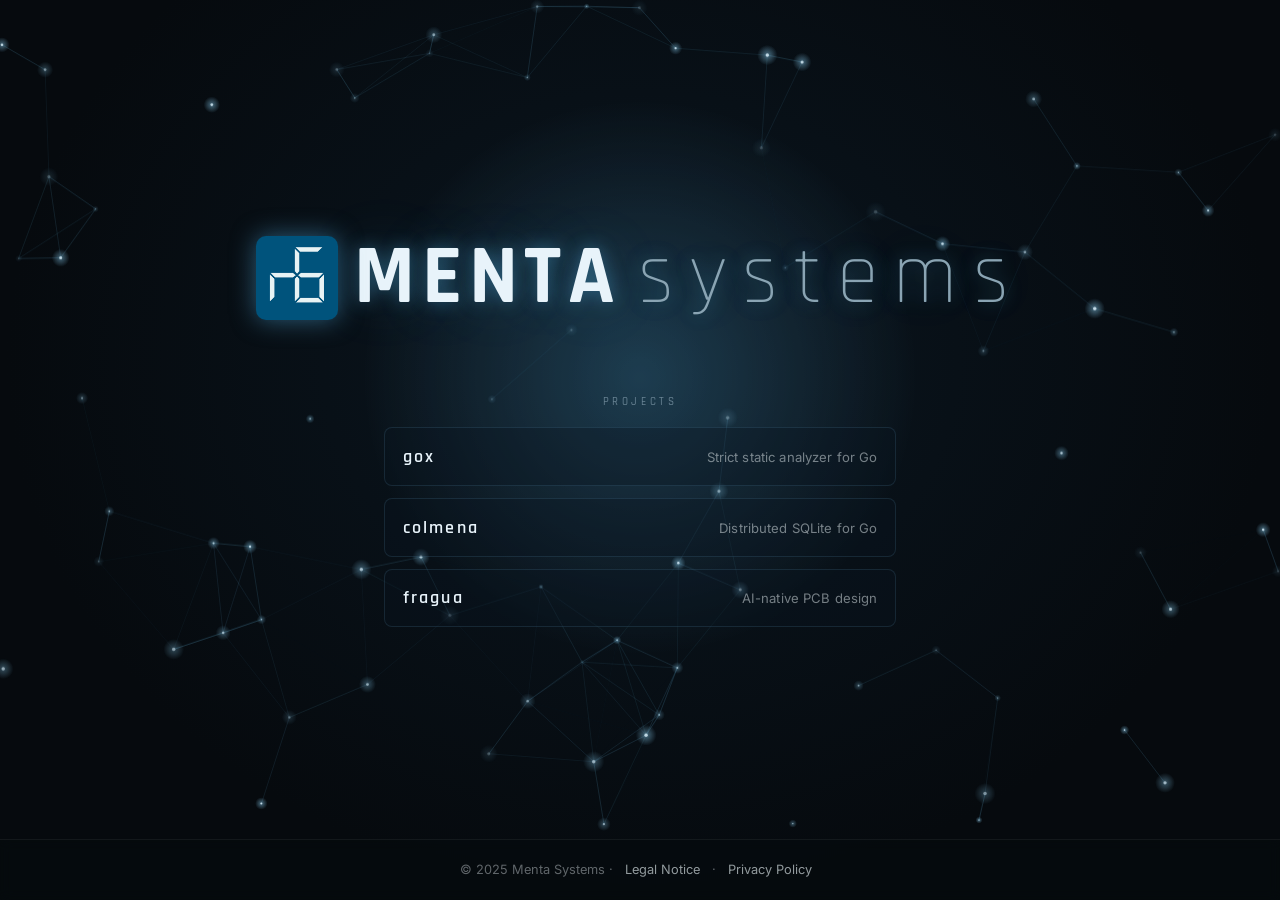
==== index.html @ 8239b0f7 "Translate all content, code and documentation to English; rename legal pages and Spanish-named showc" ====
<!DOCTYPE html>
<html lang="en">
<head>
    <meta charset="UTF-8">
    <meta name="viewport" content="width=device-width, initial-scale=1.0">
    <title>Menta Systems</title>
    <meta name="description" content="Menta Systems">
    <meta name="robots" content="noindex, nofollow">
    <link rel="icon" type="image/png" href="icon.png">
    <link rel="stylesheet" href="styles.css">
    <link rel="preconnect" href="https://fonts.googleapis.com">
    <link rel="preconnect" href="https://fonts.gstatic.com" crossorigin>
    <link href="https://fonts.googleapis.com/css2?family=Inter:wght@400;500;600;700&family=Rajdhani:wght@300;500;600;700&display=swap" rel="stylesheet">
    <style>
        :root {
            --stealth-bg-from: #060a0e;
            --stealth-bg-to: #0a1620;
            --stealth-glow: rgba(80, 170, 220, 0.55);
            --stealth-particle: rgba(120, 200, 240, 0.85);
            --stealth-line: rgba(80, 170, 220, 0.25);
        }
        html, body {
            background: radial-gradient(ellipse at 50% 40%, var(--stealth-bg-to) 0%, var(--stealth-bg-from) 70%);
            color: #cfd8dc;
        }
        body {
            min-height: 100vh;
            display: flex;
            flex-direction: column;
        }
        .stealth-main {
            flex: 1;
            display: flex;
            align-items: center;
            justify-content: center;
            padding: 2rem;
            position: relative;
            overflow: hidden;
        }
        #particles-canvas {
            position: absolute;
            inset: 0;
            width: 100%;
            height: 100%;
            display: block;
            pointer-events: none;
        }
        .stealth-vignette {
            position: absolute;
            inset: 0;
            pointer-events: none;
            background:
                radial-gradient(ellipse at 50% 50%, transparent 0%, transparent 55%, rgba(0,0,0,0.65) 100%),
                radial-gradient(circle at 50% 45%, var(--stealth-glow) 0%, transparent 35%);
            mix-blend-mode: screen;
            opacity: 0.45;
        }
        .stealth-content {
            text-align: center;
            position: relative;
            z-index: 2;
            animation: stealth-breathe 6s ease-in-out infinite;
        }
        @keyframes stealth-breathe {
            0%, 100% { opacity: 0.92; transform: translateY(0); }
            50%      { opacity: 1;    transform: translateY(-2px); }
        }
        .stealth-brand {
            display: inline-flex;
            align-items: center;
            gap: 1rem;
            font-family: 'Rajdhani', sans-serif;
            font-size: clamp(2.5rem, 8vw, 5.25rem);
            font-weight: 700;
            letter-spacing: 0.08em;
            color: #e8f3fa;
            text-shadow:
                0 0 18px rgba(80, 170, 220, 0.45),
                0 0 60px rgba(80, 170, 220, 0.2);
        }
        .stealth-brand-icon {
            height: 1em;
            width: auto;
            border-radius: 10px;
            filter: drop-shadow(0 0 12px rgba(80, 170, 220, 0.5));
        }
        .stealth-brand-accent {
            font-weight: 300;
            color: #8aa4b3;
            letter-spacing: 0.18em;
        }
        .stealth-projects {
            margin-top: 3rem;
            display: flex;
            flex-direction: column;
            gap: 0.75rem;
            align-items: stretch;
            max-width: 32rem;
            width: 100%;
            margin-left: auto;
            margin-right: auto;
        }
        .stealth-projects-label {
            font-family: 'Rajdhani', sans-serif;
            font-size: 0.7rem;
            font-weight: 500;
            letter-spacing: 0.32em;
            text-transform: uppercase;
            color: rgba(138, 164, 179, 0.7);
            margin-bottom: 0.25rem;
        }
        .stealth-project {
            display: flex;
            align-items: baseline;
            justify-content: space-between;
            gap: 1rem;
            padding: 0.85rem 1.1rem;
            border: 1px solid rgba(120, 200, 240, 0.12);
            border-radius: 8px;
            background: rgba(10, 22, 32, 0.35);
            text-decoration: none;
            color: inherit;
            transition: border-color 0.2s ease, background 0.2s ease, transform 0.2s ease;
            text-align: left;
        }
        .stealth-project:hover {
            border-color: rgba(120, 200, 240, 0.4);
            background: rgba(14, 30, 42, 0.55);
            transform: translateY(-1px);
        }
        .stealth-project-name {
            font-family: 'Rajdhani', sans-serif;
            font-size: 1.15rem;
            font-weight: 600;
            letter-spacing: 0.12em;
            color: #e8f3fa;
            text-transform: lowercase;
        }
        .stealth-project-tagline {
            font-family: 'Inter', sans-serif;
            font-size: 0.82rem;
            font-weight: 400;
            color: rgba(207, 216, 220, 0.55);
            letter-spacing: 0.01em;
        }
        @media (max-width: 480px) {
            .stealth-project {
                flex-direction: column;
                align-items: flex-start;
                gap: 0.25rem;
            }
        }
        .stealth-footer {
            position: relative;
            z-index: 2;
            border-top: 1px solid rgba(255, 255, 255, 0.06);
            padding: 1.25rem;
            text-align: center;
            font-size: 0.8rem;
            color: rgba(207, 216, 220, 0.45);
            background: rgba(6, 10, 14, 0.4);
            backdrop-filter: blur(6px);
        }
        .stealth-footer a {
            color: rgba(207, 216, 220, 0.7);
            text-decoration: none;
            margin: 0 0.5rem;
            transition: color 0.2s ease;
        }
        .stealth-footer a:hover {
            color: #e8f3fa;
        }
        @media (prefers-reduced-motion: reduce) {
            .stealth-content { animation: none; }
        }
    </style>
</head>
<body>
    <main class="stealth-main">
        <canvas id="particles-canvas" aria-hidden="true"></canvas>
        <div class="stealth-vignette" aria-hidden="true"></div>
        <div class="stealth-content">
            <div class="stealth-brand">
                <img src="icon.png" alt="" class="stealth-brand-icon">
                MENTA<span class="stealth-brand-accent">systems</span>
            </div>
            <nav class="stealth-projects" aria-label="Projects">
                <div class="stealth-projects-label">Projects</div>
                <a class="stealth-project" href="/gox">
                    <span class="stealth-project-name">gox</span>
                    <span class="stealth-project-tagline">Strict static analyzer for Go</span>
                </a>
                <a class="stealth-project" href="/colmena">
                    <span class="stealth-project-name">colmena</span>
                    <span class="stealth-project-tagline">Distributed SQLite for Go</span>
                </a>
                <a class="stealth-project" href="/fragua">
                    <span class="stealth-project-name">fragua</span>
                    <span class="stealth-project-tagline">AI-native PCB design</span>
                </a>
            </nav>
        </div>
    </main>

    <footer class="stealth-footer">
        <span>&copy; 2025 Menta Systems</span>
        <span aria-hidden="true">·</span>
        <a href="legal-notice.html">Legal Notice</a>
        <span aria-hidden="true">·</span>
        <a href="privacy-policy.html">Privacy Policy</a>
    </footer>

    <script>
        (function () {
            const canvas = document.getElementById('particles-canvas');
            const ctx = canvas.getContext('2d');
            const prefersReduced = window.matchMedia('(prefers-reduced-motion: reduce)').matches;

            let width = 0, height = 0, dpr = Math.min(window.devicePixelRatio || 1, 2);
            const particles = [];
            const mouse = { x: -9999, y: -9999, active: false };
            const LINK_DIST = 130;
            const LINK_DIST_SQ = LINK_DIST * LINK_DIST;
            const MOUSE_RADIUS = 140;

            function resize() {
                const rect = canvas.getBoundingClientRect();
                width = rect.width;
                height = rect.height;
                canvas.width = Math.floor(width * dpr);
                canvas.height = Math.floor(height * dpr);
                ctx.setTransform(dpr, 0, 0, dpr, 0, 0);
                seed();
            }

            function seed() {
                particles.length = 0;
                const area = width * height;
                const count = Math.min(110, Math.max(40, Math.floor(area / 14000)));
                for (let i = 0; i < count; i++) {
                    particles.push({
                        x: Math.random() * width,
                        y: Math.random() * height,
                        vx: (Math.random() - 0.5) * 0.25,
                        vy: (Math.random() - 0.5) * 0.25,
                        r: Math.random() * 1.4 + 0.4,
                        twinkle: Math.random() * Math.PI * 2,
                    });
                }
            }

            function step(t) {
                ctx.clearRect(0, 0, width, height);

                // Draw connecting lines first (underneath the dots).
                for (let i = 0; i < particles.length; i++) {
                    const a = particles[i];
                    for (let j = i + 1; j < particles.length; j++) {
                        const b = particles[j];
                        const dx = a.x - b.x;
                        const dy = a.y - b.y;
                        const d2 = dx * dx + dy * dy;
                        if (d2 < LINK_DIST_SQ) {
                            const alpha = (1 - d2 / LINK_DIST_SQ) * 0.35;
                            ctx.strokeStyle = `rgba(110, 190, 230, ${alpha})`;
                            ctx.lineWidth = 0.6;
                            ctx.beginPath();
                            ctx.moveTo(a.x, a.y);
                            ctx.lineTo(b.x, b.y);
                            ctx.stroke();
                        }
                    }
                }

                // Update + draw particles.
                for (let i = 0; i < particles.length; i++) {
                    const p = particles[i];
                    p.x += p.vx;
                    p.y += p.vy;

                    // Mouse interaction: gentle repulsion.
                    if (mouse.active) {
                        const dx = p.x - mouse.x;
                        const dy = p.y - mouse.y;
                        const d2 = dx * dx + dy * dy;
                        if (d2 < MOUSE_RADIUS * MOUSE_RADIUS && d2 > 0.0001) {
                            const force = (1 - Math.sqrt(d2) / MOUSE_RADIUS) * 0.6;
                            const inv = 1 / Math.sqrt(d2);
                            p.vx += dx * inv * force * 0.05;
                            p.vy += dy * inv * force * 0.05;
                        }
                    }

                    // Soft drag so velocities don't run away.
                    p.vx *= 0.992;
                    p.vy *= 0.992;
                    // Keep a minimum drift.
                    if (Math.abs(p.vx) < 0.04) p.vx += (Math.random() - 0.5) * 0.02;
                    if (Math.abs(p.vy) < 0.04) p.vy += (Math.random() - 0.5) * 0.02;

                    // Wrap around the edges.
                    if (p.x < -10) p.x = width + 10;
                    else if (p.x > width + 10) p.x = -10;
                    if (p.y < -10) p.y = height + 10;
                    else if (p.y > height + 10) p.y = -10;

                    // Subtle twinkle.
                    p.twinkle += 0.02;
                    const flicker = 0.6 + 0.4 * Math.sin(p.twinkle);

                    // Glow.
                    const glow = ctx.createRadialGradient(p.x, p.y, 0, p.x, p.y, p.r * 6);
                    glow.addColorStop(0, `rgba(140, 210, 245, ${0.5 * flicker})`);
                    glow.addColorStop(1, 'rgba(140, 210, 245, 0)');
                    ctx.fillStyle = glow;
                    ctx.beginPath();
                    ctx.arc(p.x, p.y, p.r * 6, 0, Math.PI * 2);
                    ctx.fill();

                    // Core.
                    ctx.fillStyle = `rgba(220, 240, 250, ${0.85 * flicker})`;
                    ctx.beginPath();
                    ctx.arc(p.x, p.y, p.r, 0, Math.PI * 2);
                    ctx.fill();
                }

                if (!prefersReduced) requestAnimationFrame(step);
            }

            function staticFrame() {
                // One render for reduced-motion users.
                step(0);
            }

            window.addEventListener('resize', resize, { passive: true });
            window.addEventListener('pointermove', (e) => {
                const rect = canvas.getBoundingClientRect();
                mouse.x = e.clientX - rect.left;
                mouse.y = e.clientY - rect.top;
                mouse.active = true;
            }, { passive: true });
            window.addEventListener('pointerleave', () => { mouse.active = false; }, { passive: true });

            resize();
            if (prefersReduced) staticFrame();
            else requestAnimationFrame(step);
        })();
    </script>
</body>
</html>
---- styles.css ----
:root {
    --primary: #0d5c84;
    --primary-dark: #094a6a;
    --primary-light: #1a7ab0;
    --bg-dark: #ffffff;
    --bg-card: #f8fafb;
    --bg-card-hover: #f0f4f6;
    --text-primary: #1a1a1a;
    --text-secondary: #4a5568;
    --text-muted: #718096;
    --border: #e2e8f0;
    --border-light: #cbd5e0;
}

* {
    margin: 0;
    padding: 0;
    box-sizing: border-box;
}

html {
    scroll-behavior: smooth;
}

body {
    font-family: 'Inter', -apple-system, BlinkMacSystemFont, sans-serif;
    background: var(--bg-dark);
    color: var(--text-primary);
    line-height: 1.6;
    overflow-x: hidden;
}

.container {
    max-width: 1200px;
    margin: 0 auto;
    padding: 0 24px;
}

/* Navbar */
.navbar {
    position: fixed;
    top: 0;
    left: 0;
    right: 0;
    z-index: 1000;
    padding: 1rem 0;
    transition: all 0.3s ease;
}

.navbar.scrolled {
    background: rgba(255, 255, 255, 0.95);
    backdrop-filter: blur(10px);
    border-bottom: 1px solid var(--border);
}

.navbar .container {
    display: flex;
    align-items: center;
    justify-content: space-between;
}

.logo {
    display: flex;
    align-items: center;
    gap: 0.75rem;
    text-decoration: none;
    color: var(--text-primary);
}

.logo-icon {
    height: 28px;
    width: auto;
}

.logo-icon-img {
    height: 28px;
    width: auto;
    border-radius: 4px;
}

.logo-img {
    height: 45px;
    width: auto;
    border-radius: 4px;
}

.logo-text {
    font-family: 'Rajdhani', sans-serif;
    font-weight: 700;
    font-size: 1.25rem;
    letter-spacing: 0.05em;
}

.logo-accent {
    font-weight: 300;
    color: var(--text-secondary);
}

.nav-links {
    display: flex;
    align-items: center;
    gap: 2rem;
    list-style: none;
}

.nav-links a {
    color: var(--text-secondary);
    text-decoration: none;
    font-size: 0.9rem;
    font-weight: 500;
    transition: color 0.2s ease;
}

.nav-links a:hover {
    color: var(--text-primary);
}

.nav-cta {
    background: var(--primary);
    color: #ffffff !important;
    padding: 0.5rem 1.25rem;
    border-radius: 6px;
    font-weight: 600;
}

.nav-cta:hover {
    background: var(--primary-dark);
}

.mobile-menu-btn {
    display: none;
    background: none;
    border: none;
    color: var(--text-primary);
    font-size: 1.5rem;
    cursor: pointer;
}

/* Hero */
.hero {
    min-height: 100vh;
    display: flex;
    align-items: center;
    position: relative;
    overflow: hidden;
    padding-top: 80px;
}

.hero-content {
    max-width: 700px;
    width: 100%;
    position: relative;
    z-index: 1;
    word-wrap: break-word;
    overflow-wrap: break-word;
}

.hero-brand {
    display: flex;
    align-items: center;
    flex-wrap: wrap;
    gap: 1rem;
    font-family: 'Rajdhani', sans-serif;
    font-size: clamp(3rem, 8vw, 5rem);
    font-weight: 700;
    letter-spacing: 0.05em;
    color: var(--primary);
    margin-bottom: 0.5rem;
    max-width: 100%;
    overflow: hidden;
}

.hero-brand-icon {
    height: 1em;
    width: auto;
    border-radius: 8px;
}

.hero-brand-accent {
    font-weight: 300;
    color: var(--text-secondary);
}

.hero h1 {
    font-family: 'Rajdhani', sans-serif;
    font-size: clamp(2.5rem, 6vw, 4rem);
    font-weight: 700;
    line-height: 1.1;
    margin-bottom: 1.5rem;
}

.highlight {
    color: var(--primary);
}

.hero-subtitle {
    font-size: 1.25rem;
    color: var(--text-secondary);
    margin-bottom: 2.5rem;
    max-width: 550px;
}

.hero-cta {
    display: flex;
    gap: 1rem;
    flex-wrap: wrap;
}

.btn {
    display: inline-flex;
    align-items: center;
    gap: 0.5rem;
    padding: 0.875rem 1.75rem;
    border-radius: 8px;
    font-size: 1rem;
    font-weight: 600;
    text-decoration: none;
    transition: all 0.2s ease;
    cursor: pointer;
    border: none;
}

.btn-primary {
    background: var(--primary);
    color: #ffffff;
}

.btn-primary:hover {
    background: var(--primary-dark);
    transform: translateY(-2px);
}

.btn-secondary {
    background: transparent;
    color: var(--text-primary);
    border: 1px solid var(--border-light);
}

.btn-secondary:hover {
    background: var(--bg-card);
    border-color: var(--text-muted);
}

.hero-bg {
    position: absolute;
    top: 0;
    right: 0;
    width: 60%;
    height: 100%;
    background: radial-gradient(ellipse at 70% 50%, rgba(13, 92, 132, 0.06) 0%, transparent 60%);
    pointer-events: none;
}

/* Sections */
section {
    padding: 6rem 0;
}

.section-title {
    font-family: 'Rajdhani', sans-serif;
    font-size: 2.5rem;
    font-weight: 700;
    text-align: center;
    margin-bottom: 0.75rem;
}

.section-subtitle {
    color: var(--text-secondary);
    text-align: center;
    font-size: 1.1rem;
    margin-bottom: 4rem;
}

/* Services */
.services {
    background: var(--bg-dark);
}

.services-grid {
    display: grid;
    grid-template-columns: repeat(auto-fit, minmax(min(320px, 100%), 1fr));
    gap: 1.5rem;
}

.service-card {
    background: var(--bg-card);
    border: 1px solid var(--border);
    border-radius: 12px;
    padding: 2rem;
    transition: all 0.3s ease;
}

.service-card:hover {
    background: var(--bg-card-hover);
    border-color: var(--border-light);
    transform: translateY(-4px);
}

.service-icon {
    width: 48px;
    height: 48px;
    background: rgba(13, 92, 132, 0.1);
    border-radius: 10px;
    display: flex;
    align-items: center;
    justify-content: center;
    margin-bottom: 1.25rem;
}

.service-icon i {
    font-size: 1.25rem;
    color: var(--primary);
}

.service-card h3 {
    font-size: 1.25rem;
    margin-bottom: 0.75rem;
}

.service-card p {
    color: var(--text-secondary);
    font-size: 0.95rem;
}

/* Process */
.process {
    background: var(--bg-card);
}

.process-timeline {
    display: grid;
    grid-template-columns: repeat(auto-fit, minmax(min(250px, 100%), 1fr));
    gap: 2rem;
}

.process-step {
    position: relative;
    padding: 1.5rem;
}

.step-number {
    font-family: 'Rajdhani', sans-serif;
    font-size: 3rem;
    font-weight: 700;
    color: var(--primary);
    opacity: 0.3;
    line-height: 1;
    margin-bottom: 1rem;
}

.process-step h3 {
    font-size: 1.25rem;
    margin-bottom: 0.75rem;
}

.process-step p {
    color: var(--text-secondary);
    font-size: 0.95rem;
}

/* Tech */
.tech {
    background: var(--bg-dark);
}

.tech-grid {
    display: grid;
    grid-template-columns: repeat(auto-fit, minmax(min(250px, 100%), 1fr));
    gap: 2rem;
}

.tech-category h4 {
    font-size: 0.9rem;
    color: var(--text-muted);
    text-transform: uppercase;
    letter-spacing: 0.1em;
    margin-bottom: 1rem;
}

.tech-tags {
    display: flex;
    flex-wrap: wrap;
    gap: 0.5rem;
}

.tech-tags span {
    background: var(--bg-card);
    border: 1px solid var(--border);
    padding: 0.5rem 1rem;
    border-radius: 6px;
    font-size: 0.9rem;
    color: var(--text-secondary);
}

/* Contact */
.contact {
    background: var(--bg-card);
}

.contact-content {
    text-align: center;
    max-width: 600px;
    margin: 0 auto;
}

.contact-methods {
    display: flex;
    justify-content: center;
    gap: 1.5rem;
    margin: 2rem 0;
    flex-wrap: wrap;
}

.contact-card {
    display: flex;
    align-items: center;
    gap: 0.75rem;
    background: var(--bg-dark);
    border: 1px solid var(--border);
    padding: 1rem 1.5rem;
    border-radius: 8px;
    text-decoration: none;
    color: var(--text-primary);
    transition: all 0.2s ease;
}

.contact-card:hover {
    border-color: var(--primary);
    background: rgba(13, 92, 132, 0.05);
}

.contact-card i {
    color: var(--primary);
    font-size: 1.25rem;
}

.contact-note {
    color: var(--text-muted);
    font-size: 0.9rem;
}

/* Footer */
.footer {
    background: var(--bg-dark);
    border-top: 1px solid var(--border);
    padding: 4rem 0 2rem;
}

.footer-content {
    display: grid;
    grid-template-columns: 2fr 1fr 1fr;
    gap: 3rem;
    margin-bottom: 3rem;
}

.footer-brand p {
    color: var(--text-muted);
    margin-top: 1rem;
    font-size: 0.9rem;
}

.footer-links h4 {
    font-size: 0.85rem;
    text-transform: uppercase;
    letter-spacing: 0.1em;
    color: var(--text-muted);
    margin-bottom: 1rem;
}

.footer-links ul {
    list-style: none;
}

.footer-links li {
    margin-bottom: 0.5rem;
}

.footer-links a {
    color: var(--text-secondary);
    text-decoration: none;
    font-size: 0.9rem;
    transition: color 0.2s ease;
}

.footer-links a:hover {
    color: var(--text-primary);
}

.footer-bottom {
    border-top: 1px solid var(--border);
    padding-top: 2rem;
    text-align: center;
}

.footer-bottom p {
    color: var(--text-muted);
    font-size: 0.85rem;
}

/* Mobile */
@media (max-width: 768px) {
    .nav-links {
        position: fixed;
        top: 70px;
        left: 0;
        right: 0;
        background: rgba(255, 255, 255, 0.98);
        flex-direction: column;
        padding: 2rem;
        gap: 1.5rem;
        transform: translateY(-100%);
        opacity: 0;
        visibility: hidden;
        transition: all 0.3s ease;
    }

    .nav-links.active {
        transform: translateY(0);
        opacity: 1;
        visibility: visible;
    }

    .mobile-menu-btn {
        display: block;
    }

    .hero-brand {
        font-size: clamp(1.5rem, 7vw, 3rem);
        gap: 0.5rem;
        letter-spacing: 0.02em;
    }

    .hero h1 {
        font-size: clamp(1.5rem, 6vw, 2.25rem);
    }

    .hero-subtitle {
        font-size: 1rem;
    }

    .hero-cta {
        flex-direction: column;
    }

    .btn {
        width: 100%;
        justify-content: center;
    }

    .section-title {
        font-size: 1.75rem;
    }

    .section-subtitle {
        font-size: 1rem;
        margin-bottom: 2.5rem;
    }

    section {
        padding: 3.5rem 0;
    }

    .services-grid {
        grid-template-columns: 1fr;
    }

    .process-timeline {
        grid-template-columns: 1fr;
    }

    .tech-grid {
        grid-template-columns: 1fr;
    }

    .footer-content {
        grid-template-columns: 1fr;
        gap: 2rem;
        text-align: center;
    }

    .footer-brand .logo {
        justify-content: center;
    }
}
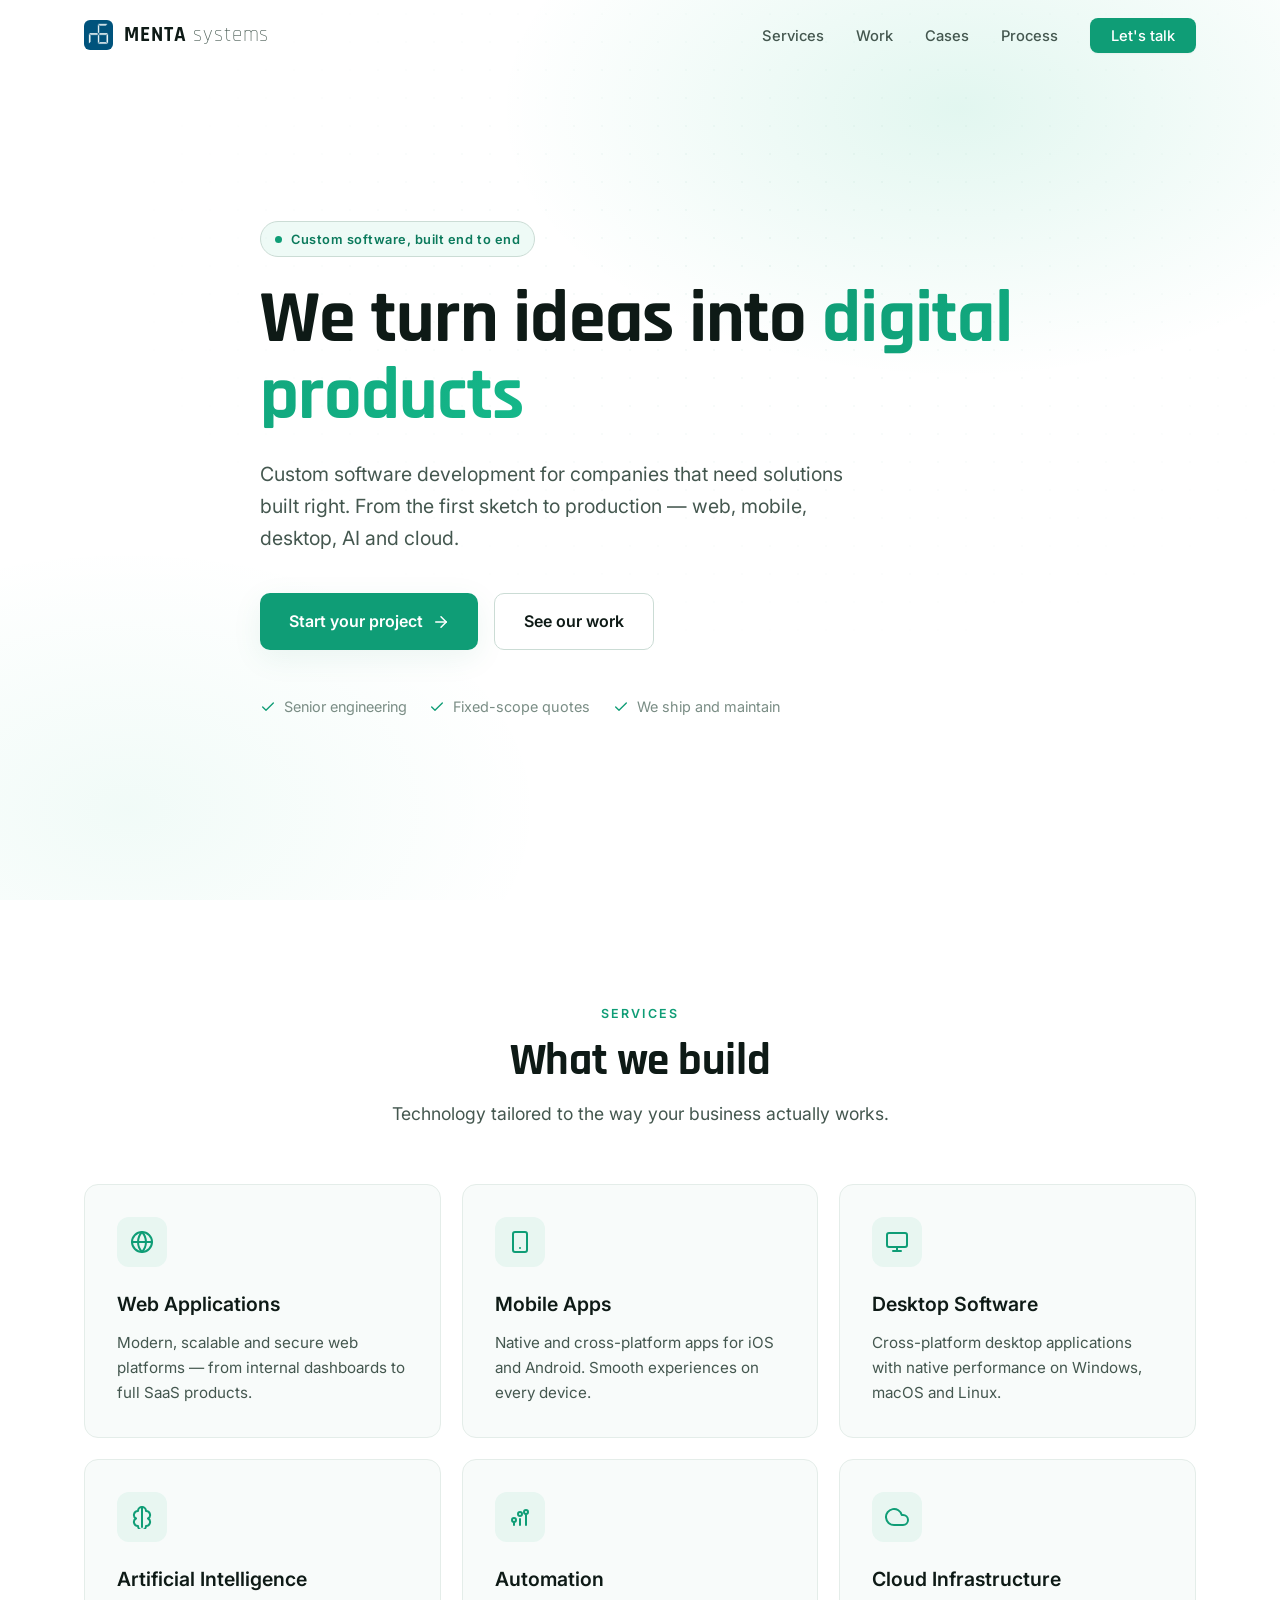
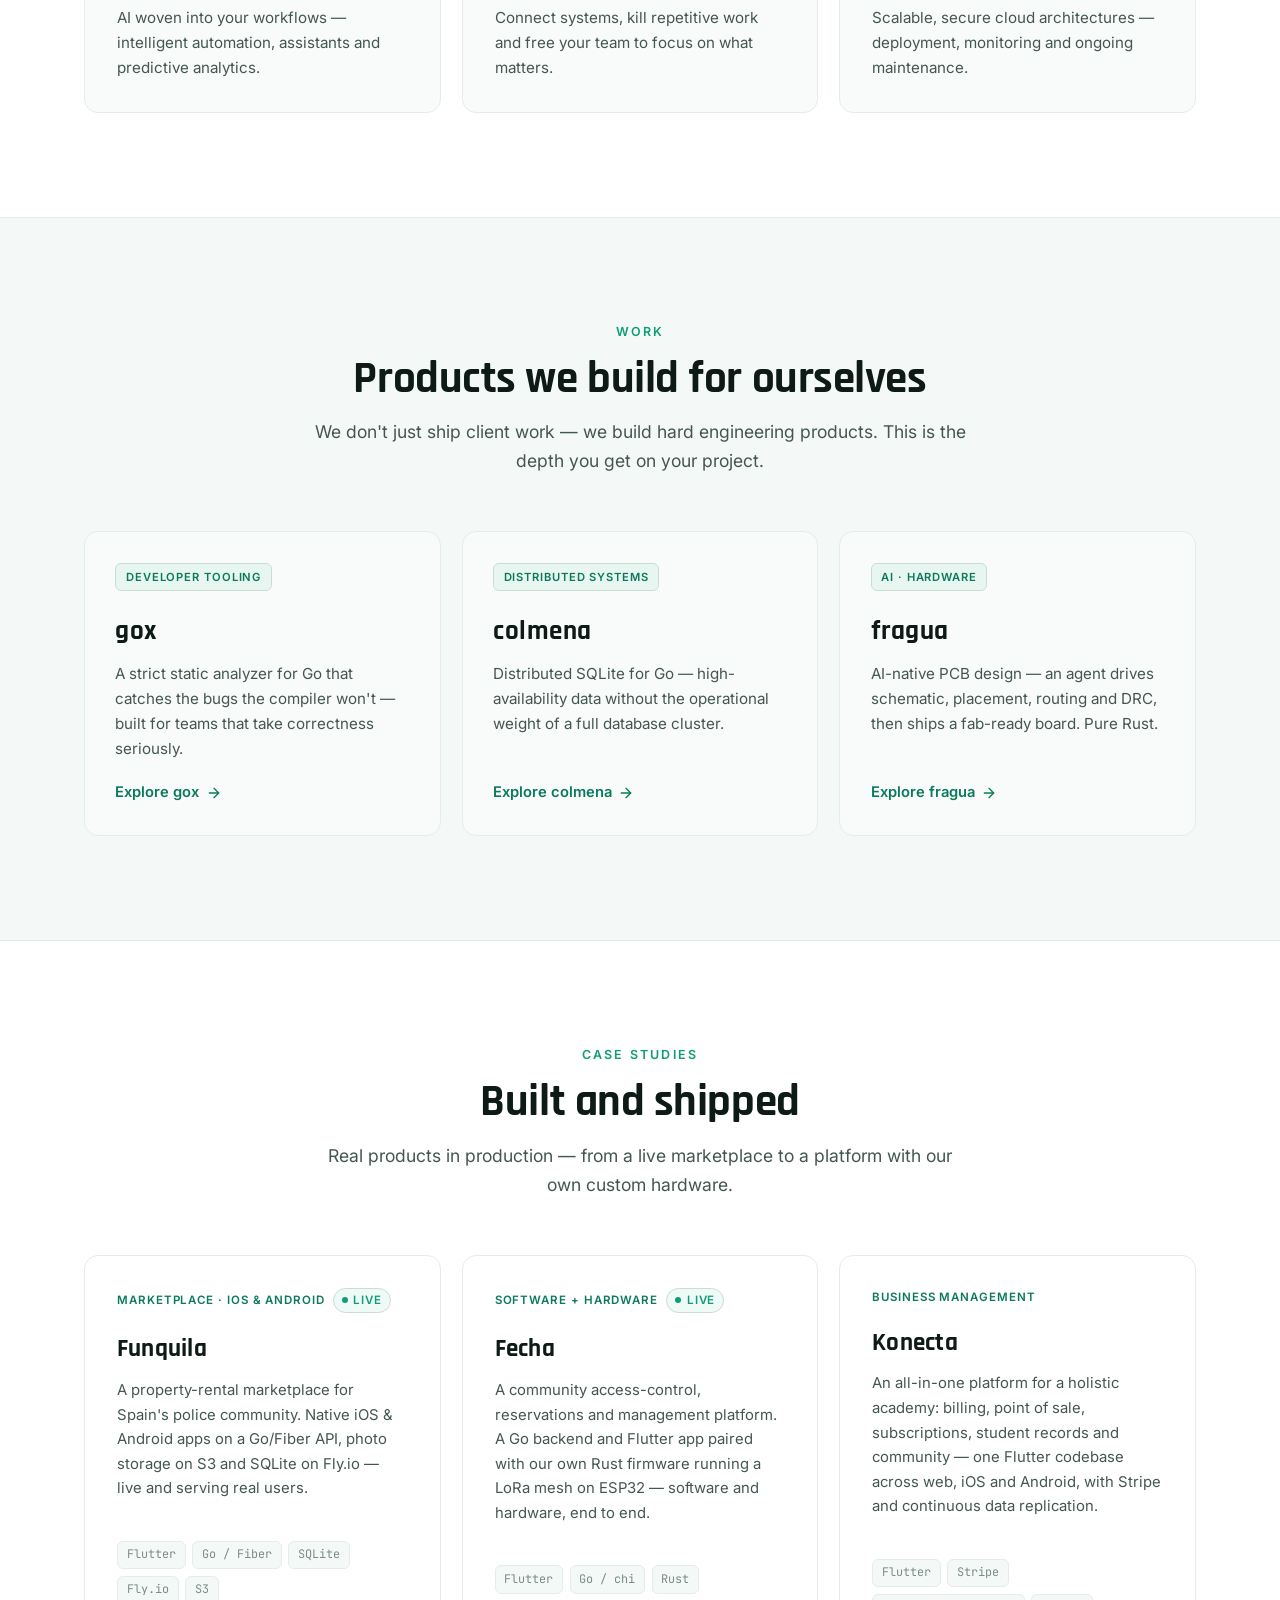
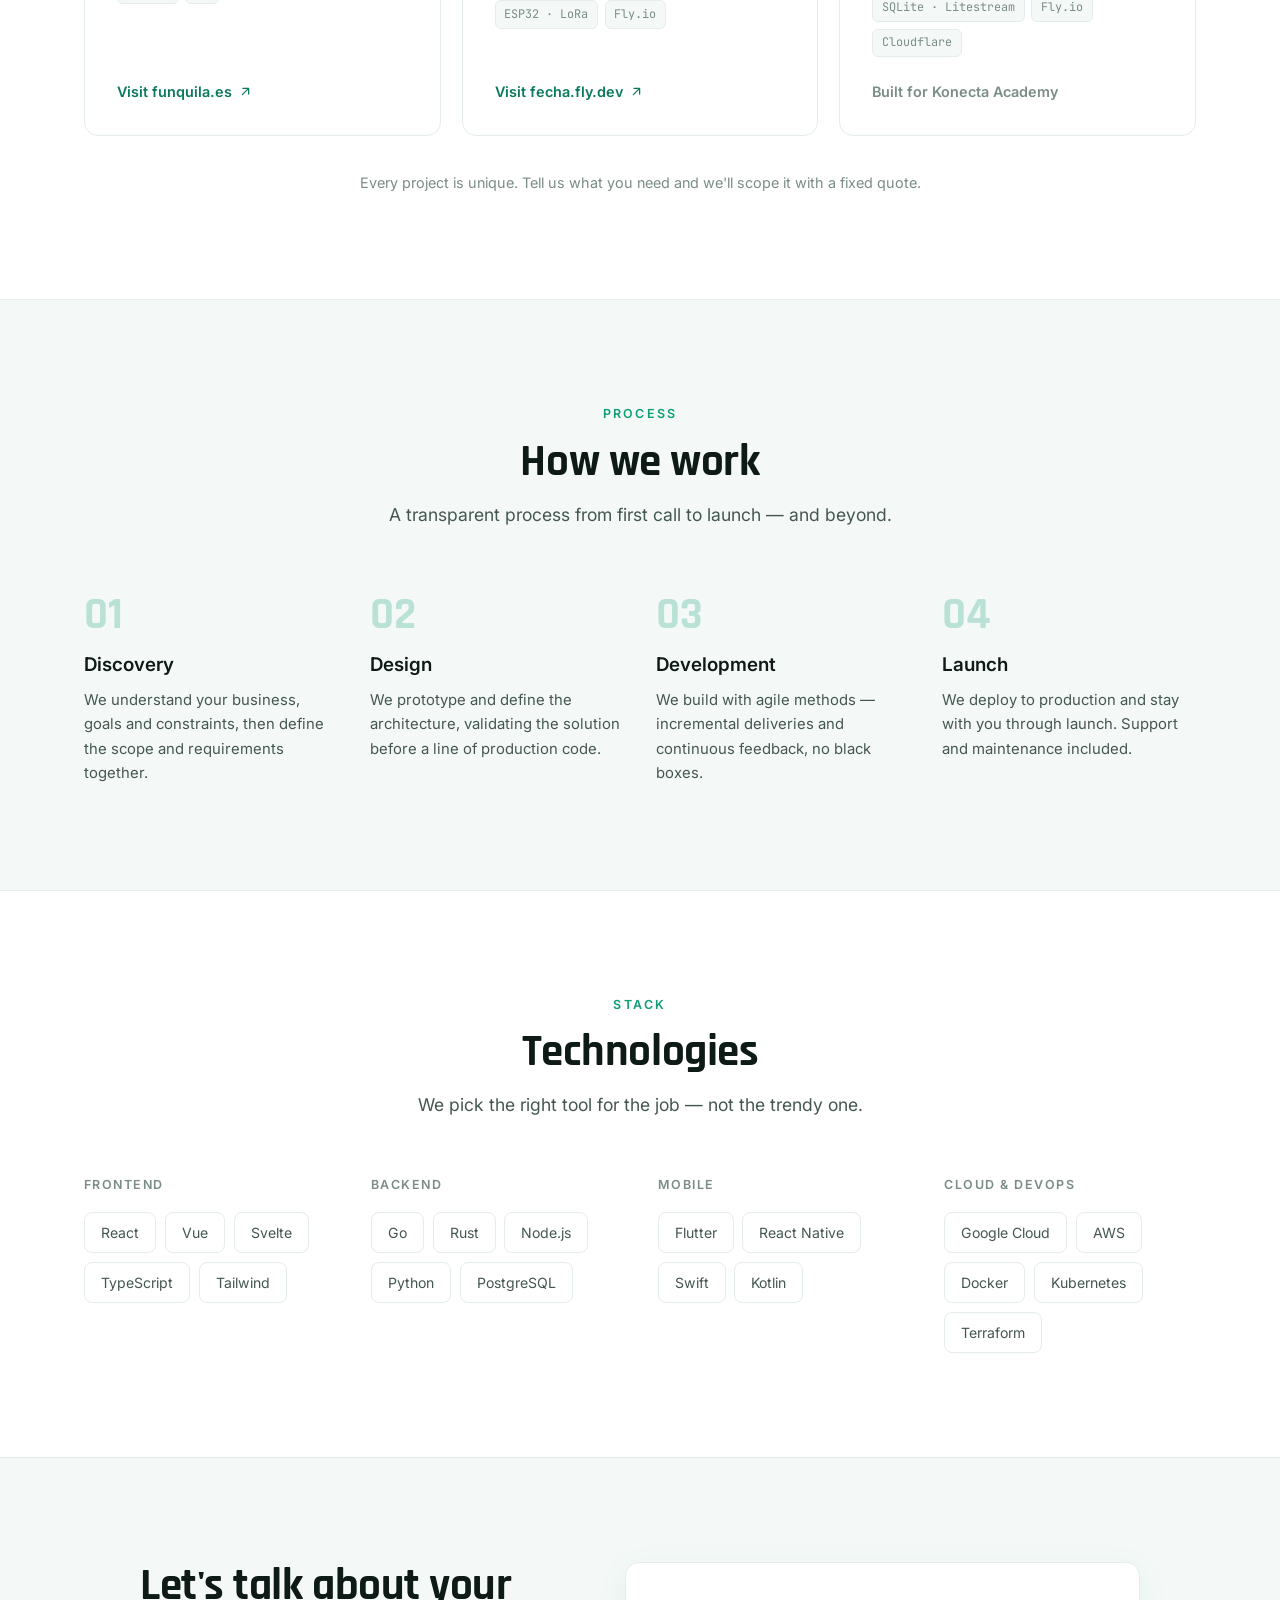
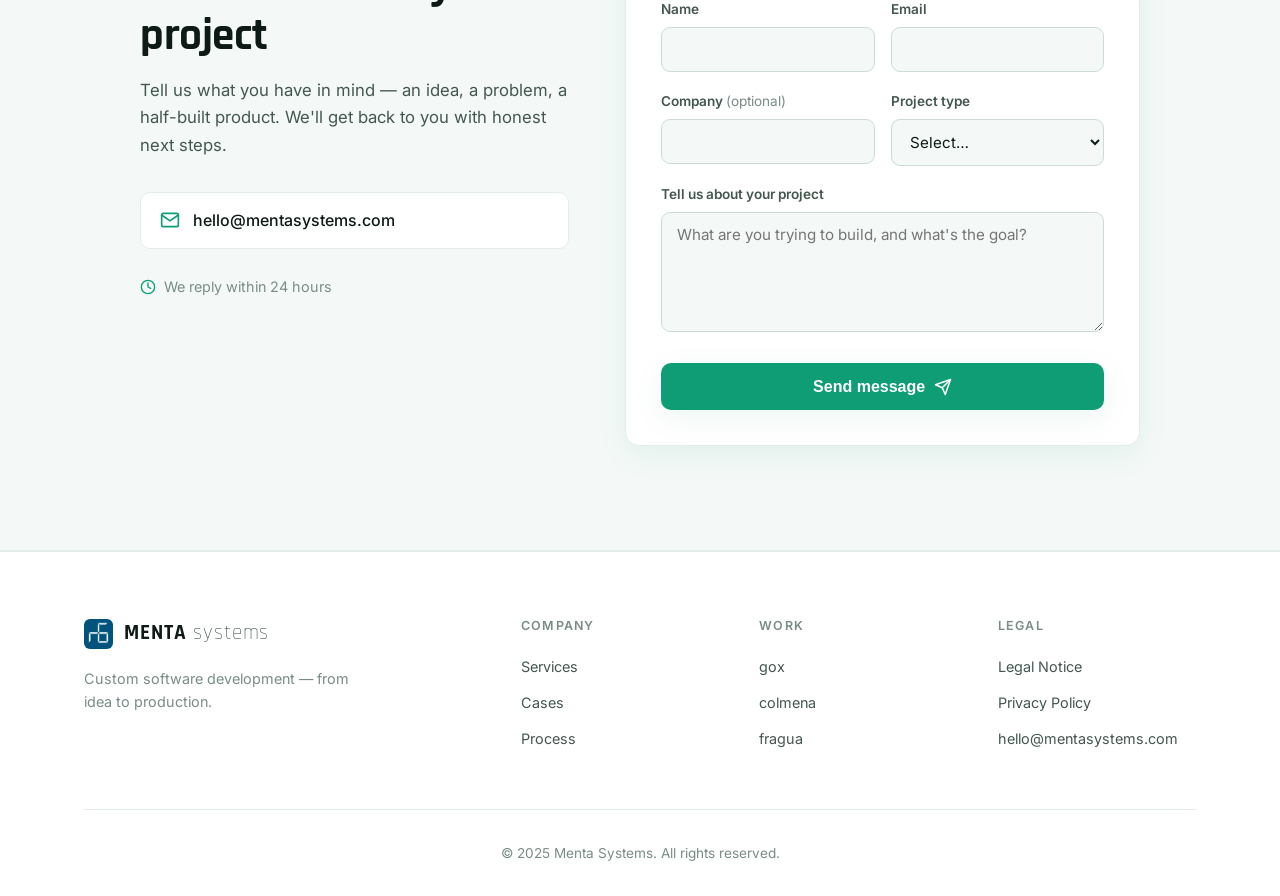
==== commit a801e263: "Rebuild root landing as a software-services sales page Replace the stealth project list at / with a " ====
--- a/index.html
+++ b/index.html
@@ -3,348 +3,807 @@
 <head>
     <meta charset="UTF-8">
     <meta name="viewport" content="width=device-width, initial-scale=1.0">
-    <title>Menta Systems</title>
-    <meta name="description" content="Menta Systems">
-    <meta name="robots" content="noindex, nofollow">
+    <title>Menta Systems — Custom Software Development</title>
+    <meta name="description" content="We turn ideas into digital products. Custom software development: web and mobile apps, desktop software, AI integration, automation and cloud infrastructure. From concept to launch.">
+    <meta name="theme-color" content="#0f9d76">
     <link rel="icon" type="image/png" href="icon.png">
-    <link rel="stylesheet" href="styles.css">
+    <meta property="og:type" content="website">
+    <meta property="og:title" content="Menta Systems — Custom Software Development">
+    <meta property="og:description" content="We turn ideas into digital products. Web, mobile, desktop, AI and cloud — built end to end.">
+    <meta property="og:image" content="logo_full.png">
     <link rel="preconnect" href="https://fonts.googleapis.com">
     <link rel="preconnect" href="https://fonts.gstatic.com" crossorigin>
-    <link href="https://fonts.googleapis.com/css2?family=Inter:wght@400;500;600;700&family=Rajdhani:wght@300;500;600;700&display=swap" rel="stylesheet">
+    <link href="https://fonts.googleapis.com/css2?family=Inter:wght@400;500;600;700&family=Rajdhani:wght@300;500;600;700&family=JetBrains+Mono:wght@400;500&display=swap" rel="stylesheet">
     <style>
         :root {
-            --stealth-bg-from: #060a0e;
-            --stealth-bg-to: #0a1620;
-            --stealth-glow: rgba(80, 170, 220, 0.55);
-            --stealth-particle: rgba(120, 200, 240, 0.85);
-            --stealth-line: rgba(80, 170, 220, 0.25);
-        }
-        html, body {
-            background: radial-gradient(ellipse at 50% 40%, var(--stealth-bg-to) 0%, var(--stealth-bg-from) 70%);
-            color: #cfd8dc;
-        }
+            --primary: #0f9d76;
+            --primary-dark: #0b7a5c;
+            --primary-light: #15b88a;
+            --mint-glow: rgba(16, 185, 129, 0.12);
+            --mint-soft: rgba(16, 185, 129, 0.07);
+            --bg: #ffffff;
+            --bg-soft: #f4f9f7;
+            --bg-card: #f8fbfa;
+            --bg-card-hover: #eef6f2;
+            --text: #0e1a16;
+            --text-secondary: #44574f;
+            --text-muted: #7a8d85;
+            --border: #e4ede9;
+            --border-strong: #cbdcd5;
+            --radius: 14px;
+            --shadow-sm: 0 1px 2px rgba(14, 26, 22, 0.04);
+            --shadow: 0 8px 30px rgba(11, 122, 92, 0.08);
+            --shadow-lg: 0 20px 50px rgba(11, 122, 92, 0.12);
+        }
+        * { margin: 0; padding: 0; box-sizing: border-box; }
+        html { scroll-behavior: smooth; }
         body {
-            min-height: 100vh;
-            display: flex;
-            flex-direction: column;
-        }
-        .stealth-main {
-            flex: 1;
-            display: flex;
-            align-items: center;
-            justify-content: center;
-            padding: 2rem;
-            position: relative;
-            overflow: hidden;
-        }
-        #particles-canvas {
-            position: absolute;
-            inset: 0;
-            width: 100%;
-            height: 100%;
-            display: block;
-            pointer-events: none;
-        }
-        .stealth-vignette {
-            position: absolute;
-            inset: 0;
-            pointer-events: none;
+            font-family: 'Inter', -apple-system, BlinkMacSystemFont, sans-serif;
+            background: var(--bg);
+            color: var(--text);
+            line-height: 1.65;
+            overflow-x: hidden;
+            -webkit-font-smoothing: antialiased;
+        }
+        a { color: inherit; text-decoration: none; }
+        ::selection { background: var(--mint-glow); }
+        .container { max-width: 1160px; margin: 0 auto; padding: 0 24px; }
+        .mono { font-family: 'JetBrains Mono', ui-monospace, SFMono-Regular, Menlo, monospace; }
+
+        /* ---------- Navbar ---------- */
+        .navbar {
+            position: fixed; top: 0; left: 0; right: 0; z-index: 1000;
+            padding: 1.1rem 0; transition: all 0.3s ease;
+        }
+        .navbar.scrolled {
+            background: rgba(255, 255, 255, 0.85);
+            backdrop-filter: blur(14px);
+            -webkit-backdrop-filter: blur(14px);
+            border-bottom: 1px solid var(--border);
+            padding: 0.7rem 0;
+        }
+        .navbar .container { display: flex; align-items: center; justify-content: space-between; }
+        .logo { display: flex; align-items: center; gap: 0.7rem; }
+        .logo-img { height: 30px; width: auto; border-radius: 6px; }
+        .logo-text {
+            font-family: 'Rajdhani', sans-serif; font-weight: 700;
+            font-size: 1.3rem; letter-spacing: 0.04em;
+        }
+        .logo-accent { font-weight: 300; color: var(--text-secondary); }
+        .nav-links { display: flex; align-items: center; gap: 2rem; list-style: none; }
+        .nav-links a {
+            color: var(--text-secondary); font-size: 0.92rem; font-weight: 500;
+            transition: color 0.2s ease;
+        }
+        .nav-links a:hover { color: var(--text); }
+        .nav-cta {
+            background: var(--primary); color: #fff !important;
+            padding: 0.55rem 1.3rem; border-radius: 8px; font-weight: 600;
+            box-shadow: var(--shadow-sm); transition: all 0.2s ease;
+        }
+        .nav-cta:hover { background: var(--primary-dark); transform: translateY(-1px); box-shadow: var(--shadow); }
+        .mobile-menu-btn {
+            display: none; background: none; border: none; color: var(--text);
+            cursor: pointer; padding: 0.25rem;
+        }
+
+        /* ---------- Hero ---------- */
+        .hero {
+            position: relative; min-height: 100vh; display: flex; align-items: center;
+            padding: 120px 0 80px; overflow: hidden;
+        }
+        .hero-bg {
+            position: absolute; inset: 0; z-index: 0; pointer-events: none;
             background:
-                radial-gradient(ellipse at 50% 50%, transparent 0%, transparent 55%, rgba(0,0,0,0.65) 100%),
-                radial-gradient(circle at 50% 45%, var(--stealth-glow) 0%, transparent 35%);
-            mix-blend-mode: screen;
-            opacity: 0.45;
-        }
-        .stealth-content {
-            text-align: center;
-            position: relative;
-            z-index: 2;
-            animation: stealth-breathe 6s ease-in-out infinite;
-        }
-        @keyframes stealth-breathe {
-            0%, 100% { opacity: 0.92; transform: translateY(0); }
-            50%      { opacity: 1;    transform: translateY(-2px); }
-        }
-        .stealth-brand {
-            display: inline-flex;
-            align-items: center;
-            gap: 1rem;
-            font-family: 'Rajdhani', sans-serif;
-            font-size: clamp(2.5rem, 8vw, 5.25rem);
-            font-weight: 700;
-            letter-spacing: 0.08em;
-            color: #e8f3fa;
-            text-shadow:
-                0 0 18px rgba(80, 170, 220, 0.45),
-                0 0 60px rgba(80, 170, 220, 0.2);
-        }
-        .stealth-brand-icon {
-            height: 1em;
-            width: auto;
-            border-radius: 10px;
-            filter: drop-shadow(0 0 12px rgba(80, 170, 220, 0.5));
-        }
-        .stealth-brand-accent {
-            font-weight: 300;
-            color: #8aa4b3;
-            letter-spacing: 0.18em;
-        }
-        .stealth-projects {
-            margin-top: 3rem;
-            display: flex;
-            flex-direction: column;
-            gap: 0.75rem;
-            align-items: stretch;
-            max-width: 32rem;
-            width: 100%;
-            margin-left: auto;
-            margin-right: auto;
-        }
-        .stealth-projects-label {
-            font-family: 'Rajdhani', sans-serif;
-            font-size: 0.7rem;
-            font-weight: 500;
-            letter-spacing: 0.32em;
-            text-transform: uppercase;
-            color: rgba(138, 164, 179, 0.7);
-            margin-bottom: 0.25rem;
-        }
-        .stealth-project {
-            display: flex;
-            align-items: baseline;
-            justify-content: space-between;
-            gap: 1rem;
-            padding: 0.85rem 1.1rem;
-            border: 1px solid rgba(120, 200, 240, 0.12);
-            border-radius: 8px;
-            background: rgba(10, 22, 32, 0.35);
-            text-decoration: none;
-            color: inherit;
-            transition: border-color 0.2s ease, background 0.2s ease, transform 0.2s ease;
-            text-align: left;
-        }
-        .stealth-project:hover {
-            border-color: rgba(120, 200, 240, 0.4);
-            background: rgba(14, 30, 42, 0.55);
-            transform: translateY(-1px);
-        }
-        .stealth-project-name {
-            font-family: 'Rajdhani', sans-serif;
-            font-size: 1.15rem;
-            font-weight: 600;
-            letter-spacing: 0.12em;
-            color: #e8f3fa;
-            text-transform: lowercase;
-        }
-        .stealth-project-tagline {
-            font-family: 'Inter', sans-serif;
-            font-size: 0.82rem;
-            font-weight: 400;
-            color: rgba(207, 216, 220, 0.55);
-            letter-spacing: 0.01em;
-        }
-        @media (max-width: 480px) {
-            .stealth-project {
-                flex-direction: column;
-                align-items: flex-start;
-                gap: 0.25rem;
+                radial-gradient(60% 50% at 75% 12%, var(--mint-glow) 0%, transparent 60%),
+                radial-gradient(50% 45% at 10% 90%, rgba(16,185,129,0.06) 0%, transparent 65%);
+        }
+        .hero-dots {
+            position: absolute; inset: 0; z-index: 0; pointer-events: none; opacity: 0.5;
+            background-image: radial-gradient(rgba(11,122,92,0.10) 1px, transparent 1px);
+            background-size: 28px 28px;
+            -webkit-mask-image: radial-gradient(70% 60% at 60% 30%, #000 0%, transparent 75%);
+            mask-image: radial-gradient(70% 60% at 60% 30%, #000 0%, transparent 75%);
+        }
+        .hero-content { position: relative; z-index: 1; max-width: 760px; }
+        .eyebrow {
+            display: inline-flex; align-items: center; gap: 0.55rem;
+            font-size: 0.8rem; font-weight: 600; letter-spacing: 0.04em;
+            color: var(--primary-dark); background: var(--mint-soft);
+            border: 1px solid var(--border-strong); padding: 0.4rem 0.9rem;
+            border-radius: 100px; margin-bottom: 1.5rem;
+        }
+        .eyebrow .dot {
+            width: 7px; height: 7px; border-radius: 50%; background: var(--primary);
+            box-shadow: 0 0 0 0 rgba(16,185,129,0.5); animation: pulse 2.4s infinite;
+        }
+        @keyframes pulse {
+            0% { box-shadow: 0 0 0 0 rgba(16,185,129,0.45); }
+            70% { box-shadow: 0 0 0 8px rgba(16,185,129,0); }
+            100% { box-shadow: 0 0 0 0 rgba(16,185,129,0); }
+        }
+        .hero h1 {
+            font-family: 'Rajdhani', sans-serif; font-weight: 700;
+            font-size: clamp(2.6rem, 6.5vw, 4.6rem); line-height: 1.05;
+            letter-spacing: -0.01em; margin-bottom: 1.4rem;
+        }
+        .hero h1 .highlight {
+            color: var(--primary);
+            background: linear-gradient(120deg, var(--primary) 0%, var(--primary-light) 100%);
+            -webkit-background-clip: text; background-clip: text; -webkit-text-fill-color: transparent;
+        }
+        .hero-subtitle {
+            font-size: 1.22rem; color: var(--text-secondary);
+            max-width: 600px; margin-bottom: 2.4rem;
+        }
+        .hero-cta { display: flex; gap: 1rem; flex-wrap: wrap; }
+        .btn {
+            display: inline-flex; align-items: center; gap: 0.55rem;
+            padding: 0.9rem 1.8rem; border-radius: 10px; font-size: 1rem;
+            font-weight: 600; cursor: pointer; border: none; transition: all 0.2s ease;
+        }
+        .btn svg { width: 18px; height: 18px; }
+        .btn-primary { background: var(--primary); color: #fff; box-shadow: var(--shadow); }
+        .btn-primary:hover { background: var(--primary-dark); transform: translateY(-2px); box-shadow: var(--shadow-lg); }
+        .btn-secondary { background: #fff; color: var(--text); border: 1px solid var(--border-strong); }
+        .btn-secondary:hover { background: var(--bg-soft); border-color: var(--primary); color: var(--primary-dark); }
+        .hero-trust {
+            display: flex; align-items: center; gap: 1.4rem; flex-wrap: wrap;
+            margin-top: 2.8rem; color: var(--text-muted); font-size: 0.9rem;
+        }
+        .hero-trust .item { display: inline-flex; align-items: center; gap: 0.5rem; }
+        .hero-trust svg { width: 16px; height: 16px; color: var(--primary); }
+
+        /* ---------- Sections ---------- */
+        section { padding: 6.5rem 0; position: relative; }
+        .section-soft { background: var(--bg-soft); border-top: 1px solid var(--border); border-bottom: 1px solid var(--border); }
+        .section-head { max-width: 660px; margin: 0 auto 3.5rem; text-align: center; }
+        .section-tag {
+            font-size: 0.78rem; font-weight: 600; letter-spacing: 0.18em;
+            text-transform: uppercase; color: var(--primary); margin-bottom: 0.8rem;
+        }
+        .section-title {
+            font-family: 'Rajdhani', sans-serif; font-size: clamp(2rem, 4vw, 2.8rem);
+            font-weight: 700; line-height: 1.1; letter-spacing: -0.01em; margin-bottom: 0.8rem;
+        }
+        .section-subtitle { color: var(--text-secondary); font-size: 1.1rem; }
+
+        /* ---------- Services ---------- */
+        .services-grid {
+            display: grid; grid-template-columns: repeat(auto-fit, minmax(min(320px, 100%), 1fr));
+            gap: 1.3rem;
+        }
+        .service-card {
+            background: var(--bg-card); border: 1px solid var(--border);
+            border-radius: var(--radius); padding: 2rem; transition: all 0.3s ease;
+        }
+        .service-card:hover {
+            background: #fff; border-color: var(--border-strong);
+            transform: translateY(-4px); box-shadow: var(--shadow);
+        }
+        .service-icon {
+            width: 50px; height: 50px; border-radius: 12px;
+            background: var(--mint-soft); color: var(--primary);
+            display: flex; align-items: center; justify-content: center; margin-bottom: 1.3rem;
+        }
+        .service-icon svg { width: 24px; height: 24px; }
+        .service-card h3 { font-size: 1.22rem; margin-bottom: 0.6rem; font-weight: 600; }
+        .service-card p { color: var(--text-secondary); font-size: 0.95rem; }
+
+        /* ---------- Work / Products ---------- */
+        .work-grid {
+            display: grid; grid-template-columns: repeat(auto-fit, minmax(min(300px, 100%), 1fr));
+            gap: 1.3rem;
+        }
+        .work-card {
+            position: relative; display: flex; flex-direction: column;
+            background: var(--bg-card); border: 1px solid var(--border);
+            border-radius: var(--radius); padding: 1.9rem; transition: all 0.3s ease; overflow: hidden;
+        }
+        .work-card::after {
+            content: ''; position: absolute; inset: 0; border-radius: var(--radius);
+            background: radial-gradient(120% 80% at 100% 0%, var(--mint-soft) 0%, transparent 50%);
+            opacity: 0; transition: opacity 0.3s ease; pointer-events: none;
+        }
+        .work-card:hover { border-color: var(--border-strong); transform: translateY(-4px); box-shadow: var(--shadow); }
+        .work-card:hover::after { opacity: 1; }
+        .work-badge {
+            align-self: flex-start; font-size: 0.7rem; font-weight: 600; letter-spacing: 0.08em;
+            text-transform: uppercase; color: var(--primary-dark);
+            background: var(--mint-soft); border: 1px solid var(--border-strong);
+            padding: 0.25rem 0.6rem; border-radius: 6px; margin-bottom: 1.1rem;
+        }
+        .work-name {
+            font-family: 'Rajdhani', sans-serif; font-size: 1.7rem; font-weight: 700;
+            letter-spacing: 0.02em; margin-bottom: 0.45rem;
+        }
+        .work-name .accent { color: var(--primary); }
+        .work-card p { color: var(--text-secondary); font-size: 0.95rem; flex: 1; margin-bottom: 1.2rem; }
+        .work-link {
+            display: inline-flex; align-items: center; gap: 0.4rem;
+            font-weight: 600; font-size: 0.92rem; color: var(--primary-dark);
+            position: relative; z-index: 1;
+        }
+        .work-link svg { width: 16px; height: 16px; transition: transform 0.2s ease; }
+        .work-card:hover .work-link svg { transform: translateX(3px); }
+
+        /* ---------- Solutions ---------- */
+        .solutions-grid {
+            display: grid; grid-template-columns: repeat(auto-fit, minmax(min(320px, 100%), 1fr));
+            gap: 1.3rem;
+        }
+        .solution-card {
+            display: flex; flex-direction: column; background: #fff;
+            border: 1px solid var(--border); border-radius: var(--radius);
+            padding: 2rem; transition: all 0.3s ease;
+        }
+        .solution-card:hover { border-color: var(--border-strong); transform: translateY(-4px); box-shadow: var(--shadow); }
+        .solution-card h3 { font-size: 1.25rem; font-weight: 600; margin-bottom: 0.5rem; }
+        .solution-card .blurb { color: var(--text-secondary); font-size: 0.93rem; margin-bottom: 1.3rem; }
+        .solution-features { list-style: none; margin-bottom: 1.6rem; flex: 1; }
+        .solution-features li {
+            display: flex; align-items: flex-start; gap: 0.6rem;
+            font-size: 0.9rem; color: var(--text-secondary); margin-bottom: 0.6rem;
+        }
+        .solution-features svg { width: 16px; height: 16px; color: var(--primary); flex-shrink: 0; margin-top: 0.2rem; }
+        .solution-price {
+            padding-top: 1.2rem; border-top: 1px solid var(--border);
+            display: flex; align-items: baseline; gap: 0.4rem;
+        }
+        .solution-price .from { font-size: 0.8rem; color: var(--text-muted); }
+        .solution-price .amount {
+            font-family: 'Rajdhani', sans-serif; font-size: 1.6rem; font-weight: 700; color: var(--text);
+        }
+        .solutions-note { text-align: center; color: var(--text-muted); font-size: 0.9rem; margin-top: 2.2rem; }
+
+        /* ---------- Case studies ---------- */
+        .case-card .case-meta {
+            display: inline-flex; align-items: center; gap: 0.5rem;
+            font-size: 0.72rem; font-weight: 600; letter-spacing: 0.08em; text-transform: uppercase;
+            color: var(--primary-dark); margin-bottom: 1rem;
+        }
+        .case-card .case-meta .live {
+            display: inline-flex; align-items: center; gap: 0.35rem;
+            color: var(--primary); background: var(--mint-soft);
+            border: 1px solid var(--border-strong); padding: 0.15rem 0.5rem; border-radius: 100px;
+        }
+        .case-card .case-meta .live .dot { width: 6px; height: 6px; border-radius: 50%; background: var(--primary); }
+        .case-card h3 {
+            font-family: 'Rajdhani', sans-serif; font-size: 1.55rem; font-weight: 700;
+            letter-spacing: 0.01em; margin-bottom: 0.5rem;
+        }
+        .case-tags { display: flex; flex-wrap: wrap; gap: 0.4rem; margin: 1.2rem 0 1.4rem; }
+        .case-tags span {
+            font-family: 'JetBrains Mono', ui-monospace, monospace; font-size: 0.74rem;
+            color: var(--text-muted); background: var(--bg-soft); border: 1px solid var(--border);
+            padding: 0.22rem 0.55rem; border-radius: 6px;
+        }
+        .case-link {
+            display: inline-flex; align-items: center; gap: 0.4rem;
+            font-weight: 600; font-size: 0.9rem; color: var(--primary-dark); margin-top: auto;
+        }
+        .case-link svg { width: 15px; height: 15px; transition: transform 0.2s ease; }
+        .case-card:hover .case-link svg { transform: translate(2px, -2px); }
+
+        /* ---------- Process ---------- */
+        .process-timeline {
+            display: grid; grid-template-columns: repeat(auto-fit, minmax(min(230px, 100%), 1fr));
+            gap: 2rem;
+        }
+        .process-step { position: relative; padding-top: 0.5rem; }
+        .step-number {
+            font-family: 'Rajdhani', sans-serif; font-size: 2.8rem; font-weight: 700;
+            color: var(--primary); opacity: 0.25; line-height: 1; margin-bottom: 0.7rem;
+        }
+        .process-step h3 { font-size: 1.18rem; margin-bottom: 0.5rem; font-weight: 600; }
+        .process-step p { color: var(--text-secondary); font-size: 0.93rem; }
+
+        /* ---------- Tech ---------- */
+        .tech-grid {
+            display: grid; grid-template-columns: repeat(auto-fit, minmax(min(230px, 100%), 1fr));
+            gap: 2.2rem;
+        }
+        .tech-category h4 {
+            font-size: 0.78rem; color: var(--text-muted); text-transform: uppercase;
+            letter-spacing: 0.12em; margin-bottom: 1rem; font-weight: 600;
+        }
+        .tech-tags { display: flex; flex-wrap: wrap; gap: 0.55rem; }
+        .tech-tags span {
+            background: #fff; border: 1px solid var(--border); padding: 0.5rem 1rem;
+            border-radius: 8px; font-size: 0.88rem; color: var(--text-secondary);
+            transition: all 0.2s ease;
+        }
+        .tech-tags span:hover { border-color: var(--primary); color: var(--primary-dark); }
+
+        /* ---------- Contact ---------- */
+        .contact-wrap {
+            display: grid; grid-template-columns: 1fr 1.2fr; gap: 3.5rem; align-items: start;
+            max-width: 1000px; margin: 0 auto;
+        }
+        .contact-intro h2 {
+            font-family: 'Rajdhani', sans-serif; font-size: clamp(2rem, 4vw, 2.8rem);
+            font-weight: 700; line-height: 1.1; letter-spacing: -0.01em; margin-bottom: 1rem;
+        }
+        .contact-intro p { color: var(--text-secondary); font-size: 1.05rem; margin-bottom: 2rem; }
+        .contact-methods { display: flex; flex-direction: column; gap: 0.9rem; }
+        .contact-card {
+            display: inline-flex; align-items: center; gap: 0.8rem;
+            background: #fff; border: 1px solid var(--border); padding: 0.9rem 1.2rem;
+            border-radius: 10px; color: var(--text); transition: all 0.2s ease; font-weight: 500;
+        }
+        .contact-card:hover { border-color: var(--primary); background: var(--mint-soft); }
+        .contact-card svg { width: 20px; height: 20px; color: var(--primary); }
+        .contact-note {
+            display: inline-flex; align-items: center; gap: 0.5rem;
+            color: var(--text-muted); font-size: 0.9rem; margin-top: 1.6rem;
+        }
+        .contact-note svg { width: 16px; height: 16px; color: var(--primary); }
+
+        .contact-form {
+            background: #fff; border: 1px solid var(--border); border-radius: var(--radius);
+            padding: 2.2rem; box-shadow: var(--shadow);
+        }
+        .form-row { display: grid; grid-template-columns: 1fr 1fr; gap: 1rem; }
+        .form-group { margin-bottom: 1.1rem; }
+        .form-group label {
+            display: block; font-size: 0.85rem; font-weight: 600;
+            margin-bottom: 0.4rem; color: var(--text-secondary);
+        }
+        .form-group input, .form-group select, .form-group textarea {
+            width: 100%; padding: 0.75rem 0.9rem; border: 1px solid var(--border-strong);
+            border-radius: 9px; font-size: 0.95rem; font-family: inherit; color: var(--text);
+            background: var(--bg-soft); transition: all 0.2s ease;
+        }
+        .form-group input:focus, .form-group select:focus, .form-group textarea:focus {
+            outline: none; border-color: var(--primary); background: #fff;
+            box-shadow: 0 0 0 3px rgba(16,185,129,0.12);
+        }
+        .form-group textarea { resize: vertical; min-height: 120px; }
+        .contact-form .btn-primary { width: 100%; justify-content: center; margin-top: 0.4rem; }
+        .form-success {
+            display: none; align-items: center; gap: 0.7rem;
+            background: var(--mint-soft); border: 1px solid var(--border-strong);
+            color: var(--primary-dark); padding: 1rem 1.2rem; border-radius: 10px;
+            margin-bottom: 1.4rem; font-weight: 500; font-size: 0.95rem;
+        }
+        .form-success.show { display: flex; }
+        .form-success svg { width: 20px; height: 20px; flex-shrink: 0; }
+
+        /* ---------- Footer ---------- */
+        .footer { background: var(--bg); border-top: 1px solid var(--border); padding: 4rem 0 2rem; }
+        .footer-content { display: grid; grid-template-columns: 2fr 1fr 1fr 1fr; gap: 2.5rem; margin-bottom: 3rem; }
+        .footer-brand p { color: var(--text-muted); margin-top: 1rem; font-size: 0.9rem; max-width: 280px; }
+        .footer-links h4 {
+            font-size: 0.78rem; text-transform: uppercase; letter-spacing: 0.1em;
+            color: var(--text-muted); margin-bottom: 1rem; font-weight: 600;
+        }
+        .footer-links ul { list-style: none; }
+        .footer-links li { margin-bottom: 0.6rem; }
+        .footer-links a { color: var(--text-secondary); font-size: 0.9rem; transition: color 0.2s ease; }
+        .footer-links a:hover { color: var(--primary-dark); }
+        .footer-bottom { border-top: 1px solid var(--border); padding-top: 2rem; text-align: center; }
+        .footer-bottom p { color: var(--text-muted); font-size: 0.85rem; }
+
+        /* ---------- Reveal animation ---------- */
+        .reveal { opacity: 0; transform: translateY(18px); transition: opacity 0.6s ease, transform 0.6s ease; }
+        .reveal.in { opacity: 1; transform: none; }
+
+        /* ---------- Mobile ---------- */
+        @media (max-width: 880px) {
+            .contact-wrap { grid-template-columns: 1fr; gap: 2.5rem; }
+            .footer-content { grid-template-columns: 1fr 1fr; gap: 2rem; }
+        }
+        @media (max-width: 768px) {
+            .nav-links {
+                position: fixed; top: 62px; left: 0; right: 0;
+                background: rgba(255,255,255,0.98); backdrop-filter: blur(14px);
+                flex-direction: column; padding: 2rem; gap: 1.5rem;
+                border-bottom: 1px solid var(--border);
+                transform: translateY(-120%); opacity: 0; visibility: hidden;
+                transition: all 0.3s ease;
             }
-        }
-        .stealth-footer {
-            position: relative;
-            z-index: 2;
-            border-top: 1px solid rgba(255, 255, 255, 0.06);
-            padding: 1.25rem;
-            text-align: center;
-            font-size: 0.8rem;
-            color: rgba(207, 216, 220, 0.45);
-            background: rgba(6, 10, 14, 0.4);
-            backdrop-filter: blur(6px);
-        }
-        .stealth-footer a {
-            color: rgba(207, 216, 220, 0.7);
-            text-decoration: none;
-            margin: 0 0.5rem;
-            transition: color 0.2s ease;
-        }
-        .stealth-footer a:hover {
-            color: #e8f3fa;
+            .nav-links.active { transform: translateY(0); opacity: 1; visibility: visible; }
+            .mobile-menu-btn { display: block; }
+            .hero { padding: 100px 0 60px; min-height: auto; }
+            .hero-cta { flex-direction: column; }
+            .btn { width: 100%; justify-content: center; }
+            section { padding: 4rem 0; }
+            .form-row { grid-template-columns: 1fr; gap: 0; }
+            .footer-content { grid-template-columns: 1fr; text-align: center; }
+            .footer-brand .logo { justify-content: center; }
         }
         @media (prefers-reduced-motion: reduce) {
-            .stealth-content { animation: none; }
+            .reveal { opacity: 1; transform: none; transition: none; }
+            .eyebrow .dot { animation: none; }
+            html { scroll-behavior: auto; }
         }
     </style>
 </head>
 <body>
-    <main class="stealth-main">
-        <canvas id="particles-canvas" aria-hidden="true"></canvas>
-        <div class="stealth-vignette" aria-hidden="true"></div>
-        <div class="stealth-content">
-            <div class="stealth-brand">
-                <img src="icon.png" alt="" class="stealth-brand-icon">
-                MENTA<span class="stealth-brand-accent">systems</span>
-            </div>
-            <nav class="stealth-projects" aria-label="Projects">
-                <div class="stealth-projects-label">Projects</div>
-                <a class="stealth-project" href="/gox">
-                    <span class="stealth-project-name">gox</span>
-                    <span class="stealth-project-tagline">Strict static analyzer for Go</span>
+    <nav class="navbar">
+        <div class="container">
+            <a href="/" class="logo">
+                <img src="icon.png" alt="Menta Systems" class="logo-img">
+                <span class="logo-text">MENTA<span class="logo-accent"> systems</span></span>
+            </a>
+            <ul class="nav-links">
+                <li><a href="#services">Services</a></li>
+                <li><a href="#work">Work</a></li>
+                <li><a href="#cases">Cases</a></li>
+                <li><a href="#process">Process</a></li>
+                <li><a href="#contact" class="nav-cta">Let's talk</a></li>
+            </ul>
+            <button class="mobile-menu-btn" aria-label="Menu">
+                <svg width="24" height="24" viewBox="0 0 24 24" fill="none" stroke="currentColor" stroke-width="2" stroke-linecap="round"><line x1="3" y1="6" x2="21" y2="6"/><line x1="3" y1="12" x2="21" y2="12"/><line x1="3" y1="18" x2="21" y2="18"/></svg>
+            </button>
+        </div>
+    </nav>
+
+    <header class="hero">
+        <div class="hero-bg"></div>
+        <div class="hero-dots"></div>
+        <div class="container">
+            <div class="hero-content">
+                <span class="eyebrow"><span class="dot"></span> Custom software, built end to end</span>
+                <h1>We turn ideas into <span class="highlight">digital products</span></h1>
+                <p class="hero-subtitle">Custom software development for companies that need solutions built right. From the first sketch to production — web, mobile, desktop, AI and cloud.</p>
+                <div class="hero-cta">
+                    <a href="#contact" class="btn btn-primary">
+                        Start your project
+                        <svg viewBox="0 0 24 24" fill="none" stroke="currentColor" stroke-width="2" stroke-linecap="round" stroke-linejoin="round"><line x1="5" y1="12" x2="19" y2="12"/><polyline points="12 5 19 12 12 19"/></svg>
+                    </a>
+                    <a href="#work" class="btn btn-secondary">See our work</a>
+                </div>
+                <div class="hero-trust">
+                    <span class="item"><svg viewBox="0 0 24 24" fill="none" stroke="currentColor" stroke-width="2" stroke-linecap="round" stroke-linejoin="round"><polyline points="20 6 9 17 4 12"/></svg> Senior engineering</span>
+                    <span class="item"><svg viewBox="0 0 24 24" fill="none" stroke="currentColor" stroke-width="2" stroke-linecap="round" stroke-linejoin="round"><polyline points="20 6 9 17 4 12"/></svg> Fixed-scope quotes</span>
+                    <span class="item"><svg viewBox="0 0 24 24" fill="none" stroke="currentColor" stroke-width="2" stroke-linecap="round" stroke-linejoin="round"><polyline points="20 6 9 17 4 12"/></svg> We ship and maintain</span>
+                </div>
+            </div>
+        </div>
+    </header>
+
+    <section id="services">
+        <div class="container">
+            <div class="section-head reveal">
+                <div class="section-tag">Services</div>
+                <h2 class="section-title">What we build</h2>
+                <p class="section-subtitle">Technology tailored to the way your business actually works.</p>
+            </div>
+            <div class="services-grid">
+                <div class="service-card reveal">
+                    <div class="service-icon">
+                        <svg viewBox="0 0 24 24" fill="none" stroke="currentColor" stroke-width="2" stroke-linecap="round" stroke-linejoin="round"><circle cx="12" cy="12" r="10"/><line x1="2" y1="12" x2="22" y2="12"/><path d="M12 2a15.3 15.3 0 0 1 4 10 15.3 15.3 0 0 1-4 10 15.3 15.3 0 0 1-4-10 15.3 15.3 0 0 1 4-10z"/></svg>
+                    </div>
+                    <h3>Web Applications</h3>
+                    <p>Modern, scalable and secure web platforms — from internal dashboards to full SaaS products.</p>
+                </div>
+                <div class="service-card reveal">
+                    <div class="service-icon">
+                        <svg viewBox="0 0 24 24" fill="none" stroke="currentColor" stroke-width="2" stroke-linecap="round" stroke-linejoin="round"><rect x="5" y="2" width="14" height="20" rx="2" ry="2"/><line x1="12" y1="18" x2="12.01" y2="18"/></svg>
+                    </div>
+                    <h3>Mobile Apps</h3>
+                    <p>Native and cross-platform apps for iOS and Android. Smooth experiences on every device.</p>
+                </div>
+                <div class="service-card reveal">
+                    <div class="service-icon">
+                        <svg viewBox="0 0 24 24" fill="none" stroke="currentColor" stroke-width="2" stroke-linecap="round" stroke-linejoin="round"><rect x="2" y="3" width="20" height="14" rx="2" ry="2"/><line x1="8" y1="21" x2="16" y2="21"/><line x1="12" y1="17" x2="12" y2="21"/></svg>
+                    </div>
+                    <h3>Desktop Software</h3>
+                    <p>Cross-platform desktop applications with native performance on Windows, macOS and Linux.</p>
+                </div>
+                <div class="service-card reveal">
+                    <div class="service-icon">
+                        <svg viewBox="0 0 24 24" fill="none" stroke="currentColor" stroke-width="2" stroke-linecap="round" stroke-linejoin="round"><path d="M12 2a4 4 0 0 0-4 4 4 4 0 0 0-2 7.5 4 4 0 0 0 2 7.5 4 4 0 0 0 8 0 4 4 0 0 0 2-7.5A4 4 0 0 0 16 6a4 4 0 0 0-4-4z"/><path d="M12 2v20"/></svg>
+                    </div>
+                    <h3>Artificial Intelligence</h3>
+                    <p>AI woven into your workflows — intelligent automation, assistants and predictive analytics.</p>
+                </div>
+                <div class="service-card reveal">
+                    <div class="service-icon">
+                        <svg viewBox="0 0 24 24" fill="none" stroke="currentColor" stroke-width="2" stroke-linecap="round" stroke-linejoin="round"><path d="M12 20v-6M6 20v-2M18 20v-10"/><circle cx="12" cy="9" r="2"/><circle cx="6" cy="15" r="2"/><circle cx="18" cy="7" r="2"/></svg>
+                    </div>
+                    <h3>Automation</h3>
+                    <p>Connect systems, kill repetitive work and free your team to focus on what matters.</p>
+                </div>
+                <div class="service-card reveal">
+                    <div class="service-icon">
+                        <svg viewBox="0 0 24 24" fill="none" stroke="currentColor" stroke-width="2" stroke-linecap="round" stroke-linejoin="round"><path d="M18 10h-1.26A8 8 0 1 0 9 20h9a5 5 0 0 0 0-10z"/></svg>
+                    </div>
+                    <h3>Cloud Infrastructure</h3>
+                    <p>Scalable, secure cloud architectures — deployment, monitoring and ongoing maintenance.</p>
+                </div>
+            </div>
+        </div>
+    </section>
+
+    <section id="work" class="section-soft">
+        <div class="container">
+            <div class="section-head reveal">
+                <div class="section-tag">Work</div>
+                <h2 class="section-title">Products we build for ourselves</h2>
+                <p class="section-subtitle">We don't just ship client work — we build hard engineering products. This is the depth you get on your project.</p>
+            </div>
+            <div class="work-grid">
+                <a class="work-card reveal" href="/gox">
+                    <span class="work-badge">Developer tooling</span>
+                    <div class="work-name">gox</div>
+                    <p>A strict static analyzer for Go that catches the bugs the compiler won't — built for teams that take correctness seriously.</p>
+                    <span class="work-link">Explore gox <svg viewBox="0 0 24 24" fill="none" stroke="currentColor" stroke-width="2" stroke-linecap="round" stroke-linejoin="round"><line x1="5" y1="12" x2="19" y2="12"/><polyline points="12 5 19 12 12 19"/></svg></span>
                 </a>
-                <a class="stealth-project" href="/colmena">
-                    <span class="stealth-project-name">colmena</span>
-                    <span class="stealth-project-tagline">Distributed SQLite for Go</span>
+                <a class="work-card reveal" href="/colmena">
+                    <span class="work-badge">Distributed systems</span>
+                    <div class="work-name">colmena</div>
+                    <p>Distributed SQLite for Go — high-availability data without the operational weight of a full database cluster.</p>
+                    <span class="work-link">Explore colmena <svg viewBox="0 0 24 24" fill="none" stroke="currentColor" stroke-width="2" stroke-linecap="round" stroke-linejoin="round"><line x1="5" y1="12" x2="19" y2="12"/><polyline points="12 5 19 12 12 19"/></svg></span>
                 </a>
-                <a class="stealth-project" href="/fragua">
-                    <span class="stealth-project-name">fragua</span>
-                    <span class="stealth-project-tagline">AI-native PCB design</span>
+                <a class="work-card reveal" href="/fragua">
+                    <span class="work-badge">AI · Hardware</span>
+                    <div class="work-name">fragua</div>
+                    <p>AI-native PCB design — an agent drives schematic, placement, routing and DRC, then ships a fab-ready board. Pure Rust.</p>
+                    <span class="work-link">Explore fragua <svg viewBox="0 0 24 24" fill="none" stroke="currentColor" stroke-width="2" stroke-linecap="round" stroke-linejoin="round"><line x1="5" y1="12" x2="19" y2="12"/><polyline points="12 5 19 12 12 19"/></svg></span>
                 </a>
-            </nav>
+            </div>
         </div>
-    </main>
-
-    <footer class="stealth-footer">
-        <span>&copy; 2025 Menta Systems</span>
-        <span aria-hidden="true">·</span>
-        <a href="legal-notice.html">Legal Notice</a>
-        <span aria-hidden="true">·</span>
-        <a href="privacy-policy.html">Privacy Policy</a>
+    </section>
+
+    <section id="cases">
+        <div class="container">
+            <div class="section-head reveal">
+                <div class="section-tag">Case studies</div>
+                <h2 class="section-title">Built and shipped</h2>
+                <p class="section-subtitle">Real products in production — from a live marketplace to a platform with our own custom hardware.</p>
+            </div>
+            <div class="solutions-grid">
+                <div class="solution-card case-card reveal">
+                    <span class="case-meta">Marketplace · iOS &amp; Android <span class="live"><span class="dot"></span> Live</span></span>
+                    <h3>Funquila</h3>
+                    <p class="blurb">A property-rental marketplace for Spain's police community. Native iOS &amp; Android apps on a Go/Fiber API, photo storage on S3 and SQLite on Fly.io — live and serving real users.</p>
+                    <div class="case-tags"><span>Flutter</span><span>Go / Fiber</span><span>SQLite</span><span>Fly.io</span><span>S3</span></div>
+                    <a class="case-link" href="https://funquila.es" target="_blank" rel="noopener">
+                        Visit funquila.es
+                        <svg viewBox="0 0 24 24" fill="none" stroke="currentColor" stroke-width="2" stroke-linecap="round" stroke-linejoin="round"><path d="M7 17L17 7M17 7H8M17 7v9"/></svg>
+                    </a>
+                </div>
+                <div class="solution-card case-card reveal">
+                    <span class="case-meta">Software + Hardware <span class="live"><span class="dot"></span> Live</span></span>
+                    <h3>Fecha</h3>
+                    <p class="blurb">A community access-control, reservations and management platform. A Go backend and Flutter app paired with our own Rust firmware running a LoRa mesh on ESP32 — software and hardware, end to end.</p>
+                    <div class="case-tags"><span>Flutter</span><span>Go / chi</span><span>Rust</span><span>ESP32 · LoRa</span><span>Fly.io</span></div>
+                    <a class="case-link" href="https://fecha.fly.dev" target="_blank" rel="noopener">
+                        Visit fecha.fly.dev
+                        <svg viewBox="0 0 24 24" fill="none" stroke="currentColor" stroke-width="2" stroke-linecap="round" stroke-linejoin="round"><path d="M7 17L17 7M17 7H8M17 7v9"/></svg>
+                    </a>
+                </div>
+                <div class="solution-card case-card reveal">
+                    <span class="case-meta">Business management</span>
+                    <h3>Konecta</h3>
+                    <p class="blurb">An all-in-one platform for a holistic academy: billing, point of sale, subscriptions, student records and community — one Flutter codebase across web, iOS and Android, with Stripe and continuous data replication.</p>
+                    <div class="case-tags"><span>Flutter</span><span>Stripe</span><span>SQLite · Litestream</span><span>Fly.io</span><span>Cloudflare</span></div>
+                    <span class="case-link" style="color:var(--text-muted)">Built for Konecta Academy</span>
+                </div>
+            </div>
+            <p class="solutions-note">Every project is unique. Tell us what you need and we'll scope it with a fixed quote.</p>
+        </div>
+    </section>
+
+    <section id="process" class="section-soft">
+        <div class="container">
+            <div class="section-head reveal">
+                <div class="section-tag">Process</div>
+                <h2 class="section-title">How we work</h2>
+                <p class="section-subtitle">A transparent process from first call to launch — and beyond.</p>
+            </div>
+            <div class="process-timeline">
+                <div class="process-step reveal">
+                    <div class="step-number">01</div>
+                    <h3>Discovery</h3>
+                    <p>We understand your business, goals and constraints, then define the scope and requirements together.</p>
+                </div>
+                <div class="process-step reveal">
+                    <div class="step-number">02</div>
+                    <h3>Design</h3>
+                    <p>We prototype and define the architecture, validating the solution before a line of production code.</p>
+                </div>
+                <div class="process-step reveal">
+                    <div class="step-number">03</div>
+                    <h3>Development</h3>
+                    <p>We build with agile methods — incremental deliveries and continuous feedback, no black boxes.</p>
+                </div>
+                <div class="process-step reveal">
+                    <div class="step-number">04</div>
+                    <h3>Launch</h3>
+                    <p>We deploy to production and stay with you through launch. Support and maintenance included.</p>
+                </div>
+            </div>
+        </div>
+    </section>
+
+    <section id="tech">
+        <div class="container">
+            <div class="section-head reveal">
+                <div class="section-tag">Stack</div>
+                <h2 class="section-title">Technologies</h2>
+                <p class="section-subtitle">We pick the right tool for the job — not the trendy one.</p>
+            </div>
+            <div class="tech-grid">
+                <div class="tech-category reveal">
+                    <h4>Frontend</h4>
+                    <div class="tech-tags"><span>React</span><span>Vue</span><span>Svelte</span><span>TypeScript</span><span>Tailwind</span></div>
+                </div>
+                <div class="tech-category reveal">
+                    <h4>Backend</h4>
+                    <div class="tech-tags"><span>Go</span><span>Rust</span><span>Node.js</span><span>Python</span><span>PostgreSQL</span></div>
+                </div>
+                <div class="tech-category reveal">
+                    <h4>Mobile</h4>
+                    <div class="tech-tags"><span>Flutter</span><span>React Native</span><span>Swift</span><span>Kotlin</span></div>
+                </div>
+                <div class="tech-category reveal">
+                    <h4>Cloud &amp; DevOps</h4>
+                    <div class="tech-tags"><span>Google Cloud</span><span>AWS</span><span>Docker</span><span>Kubernetes</span><span>Terraform</span></div>
+                </div>
+            </div>
+        </div>
+    </section>
+
+    <section id="contact" class="section-soft">
+        <div class="container">
+            <div class="contact-wrap">
+                <div class="contact-intro reveal">
+                    <h2>Let's talk about your project</h2>
+                    <p>Tell us what you have in mind — an idea, a problem, a half-built product. We'll get back to you with honest next steps.</p>
+                    <div class="contact-methods">
+                        <a href="mailto:hello@mentasystems.com" class="contact-card">
+                            <svg viewBox="0 0 24 24" fill="none" stroke="currentColor" stroke-width="2" stroke-linecap="round" stroke-linejoin="round"><path d="M4 4h16c1.1 0 2 .9 2 2v12c0 1.1-.9 2-2 2H4c-1.1 0-2-.9-2-2V6c0-1.1.9-2 2-2z"/><polyline points="22,6 12,13 2,6"/></svg>
+                            hello@mentasystems.com
+                        </a>
+                    </div>
+                    <span class="contact-note">
+                        <svg viewBox="0 0 24 24" fill="none" stroke="currentColor" stroke-width="2" stroke-linecap="round" stroke-linejoin="round"><circle cx="12" cy="12" r="10"/><polyline points="12 6 12 12 16 14"/></svg>
+                        We reply within 24 hours
+                    </span>
+                </div>
+                <div class="contact-form reveal">
+                    <div class="form-success" id="formSuccess">
+                        <svg viewBox="0 0 24 24" fill="none" stroke="currentColor" stroke-width="2" stroke-linecap="round" stroke-linejoin="round"><path d="M22 11.08V12a10 10 0 1 1-5.93-9.14"/><polyline points="22 4 12 14.01 9 11.01"/></svg>
+                        Thanks — your message is on its way. We'll be in touch shortly.
+                    </div>
+                    <form action="/api/contact" method="POST">
+                        <div class="form-row">
+                            <div class="form-group">
+                                <label for="name">Name</label>
+                                <input type="text" id="name" name="name" required>
+                            </div>
+                            <div class="form-group">
+                                <label for="email">Email</label>
+                                <input type="email" id="email" name="email" required>
+                            </div>
+                        </div>
+                        <div class="form-row">
+                            <div class="form-group">
+                                <label for="company">Company <span style="color:var(--text-muted);font-weight:400">(optional)</span></label>
+                                <input type="text" id="company" name="company">
+                            </div>
+                            <div class="form-group">
+                                <label for="service">Project type</label>
+                                <select id="service" name="service" required>
+                                    <option value="" disabled selected>Select…</option>
+                                    <option value="Web Application">Web Application</option>
+                                    <option value="Mobile App">Mobile App</option>
+                                    <option value="Desktop Software">Desktop Software</option>
+                                    <option value="AI / Automation">AI / Automation</option>
+                                    <option value="Marketplace / Platform">Marketplace / Platform</option>
+                                    <option value="IoT / Hardware">IoT / Hardware</option>
+                                    <option value="Website + CMS">Website + CMS</option>
+                                    <option value="Other">Other</option>
+                                </select>
+                            </div>
+                        </div>
+                        <div class="form-group">
+                            <label for="message">Tell us about your project</label>
+                            <textarea id="message" name="message" required placeholder="What are you trying to build, and what's the goal?"></textarea>
+                        </div>
+                        <button type="submit" class="btn btn-primary">
+                            Send message
+                            <svg viewBox="0 0 24 24" fill="none" stroke="currentColor" stroke-width="2" stroke-linecap="round" stroke-linejoin="round"><line x1="22" y1="2" x2="11" y2="13"/><polygon points="22 2 15 22 11 13 2 9 22 2"/></svg>
+                        </button>
+                    </form>
+                </div>
+            </div>
+        </div>
+    </section>
+
+    <footer class="footer">
+        <div class="container">
+            <div class="footer-content">
+                <div class="footer-brand">
+                    <a href="/" class="logo">
+                        <img src="icon.png" alt="Menta Systems" class="logo-img">
+                        <span class="logo-text">MENTA<span class="logo-accent"> systems</span></span>
+                    </a>
+                    <p>Custom software development — from idea to production.</p>
+                </div>
+                <div class="footer-links">
+                    <h4>Company</h4>
+                    <ul>
+                        <li><a href="#services">Services</a></li>
+                        <li><a href="#cases">Cases</a></li>
+                        <li><a href="#process">Process</a></li>
+                    </ul>
+                </div>
+                <div class="footer-links">
+                    <h4>Work</h4>
+                    <ul>
+                        <li><a href="/gox">gox</a></li>
+                        <li><a href="/colmena">colmena</a></li>
+                        <li><a href="/fragua">fragua</a></li>
+                    </ul>
+                </div>
+                <div class="footer-links">
+                    <h4>Legal</h4>
+                    <ul>
+                        <li><a href="legal-notice.html">Legal Notice</a></li>
+                        <li><a href="privacy-policy.html">Privacy Policy</a></li>
+                        <li><a href="mailto:hello@mentasystems.com">hello@mentasystems.com</a></li>
+                    </ul>
+                </div>
+            </div>
+            <div class="footer-bottom">
+                <p>&copy; 2025 Menta Systems. All rights reserved.</p>
+            </div>
+        </div>
     </footer>
 
     <script>
-        (function () {
-            const canvas = document.getElementById('particles-canvas');
-            const ctx = canvas.getContext('2d');
-            const prefersReduced = window.matchMedia('(prefers-reduced-motion: reduce)').matches;
-
-            let width = 0, height = 0, dpr = Math.min(window.devicePixelRatio || 1, 2);
-            const particles = [];
-            const mouse = { x: -9999, y: -9999, active: false };
-            const LINK_DIST = 130;
-            const LINK_DIST_SQ = LINK_DIST * LINK_DIST;
-            const MOUSE_RADIUS = 140;
-
-            function resize() {
-                const rect = canvas.getBoundingClientRect();
-                width = rect.width;
-                height = rect.height;
-                canvas.width = Math.floor(width * dpr);
-                canvas.height = Math.floor(height * dpr);
-                ctx.setTransform(dpr, 0, 0, dpr, 0, 0);
-                seed();
+        // Navbar scroll effect
+        const navbar = document.querySelector('.navbar');
+        const onScroll = () => navbar.classList.toggle('scrolled', window.scrollY > 30);
+        window.addEventListener('scroll', onScroll, { passive: true });
+        onScroll();
+
+        // Mobile menu toggle
+        const mobileMenuBtn = document.querySelector('.mobile-menu-btn');
+        const navLinks = document.querySelector('.nav-links');
+        mobileMenuBtn.addEventListener('click', () => navLinks.classList.toggle('active'));
+
+        // Smooth scroll + close menu on anchor click
+        document.querySelectorAll('a[href^="#"]').forEach(anchor => {
+            anchor.addEventListener('click', function (e) {
+                const target = document.querySelector(this.getAttribute('href'));
+                if (target) {
+                    e.preventDefault();
+                    target.scrollIntoView({ behavior: 'smooth', block: 'start' });
+                    navLinks.classList.remove('active');
+                }
+            });
+        });
+
+        // Scroll reveal
+        const prefersReduced = window.matchMedia('(prefers-reduced-motion: reduce)').matches;
+        const reveals = document.querySelectorAll('.reveal');
+        if (prefersReduced || !('IntersectionObserver' in window)) {
+            reveals.forEach(el => el.classList.add('in'));
+        } else {
+            const io = new IntersectionObserver((entries) => {
+                entries.forEach(entry => {
+                    if (entry.isIntersecting) {
+                        entry.target.classList.add('in');
+                        io.unobserve(entry.target);
+                    }
+                });
+            }, { threshold: 0.12, rootMargin: '0px 0px -40px 0px' });
+            reveals.forEach(el => io.observe(el));
+        }
+
+        // Contact success banner (?sent=1) + scroll to it
+        if (new URLSearchParams(window.location.search).get('sent') === '1') {
+            const banner = document.getElementById('formSuccess');
+            if (banner) {
+                banner.classList.add('show');
+                document.getElementById('contact').scrollIntoView({ behavior: 'smooth' });
             }
-
-            function seed() {
-                particles.length = 0;
-                const area = width * height;
-                const count = Math.min(110, Math.max(40, Math.floor(area / 14000)));
-                for (let i = 0; i < count; i++) {
-                    particles.push({
-                        x: Math.random() * width,
-                        y: Math.random() * height,
-                        vx: (Math.random() - 0.5) * 0.25,
-                        vy: (Math.random() - 0.5) * 0.25,
-                        r: Math.random() * 1.4 + 0.4,
-                        twinkle: Math.random() * Math.PI * 2,
-                    });
-                }
-            }
-
-            function step(t) {
-                ctx.clearRect(0, 0, width, height);
-
-                // Draw connecting lines first (underneath the dots).
-                for (let i = 0; i < particles.length; i++) {
-                    const a = particles[i];
-                    for (let j = i + 1; j < particles.length; j++) {
-                        const b = particles[j];
-                        const dx = a.x - b.x;
-                        const dy = a.y - b.y;
-                        const d2 = dx * dx + dy * dy;
-                        if (d2 < LINK_DIST_SQ) {
-                            const alpha = (1 - d2 / LINK_DIST_SQ) * 0.35;
-                            ctx.strokeStyle = `rgba(110, 190, 230, ${alpha})`;
-                            ctx.lineWidth = 0.6;
-                            ctx.beginPath();
-                            ctx.moveTo(a.x, a.y);
-                            ctx.lineTo(b.x, b.y);
-                            ctx.stroke();
-                        }
-                    }
-                }
-
-                // Update + draw particles.
-                for (let i = 0; i < particles.length; i++) {
-                    const p = particles[i];
-                    p.x += p.vx;
-                    p.y += p.vy;
-
-                    // Mouse interaction: gentle repulsion.
-                    if (mouse.active) {
-                        const dx = p.x - mouse.x;
-                        const dy = p.y - mouse.y;
-                        const d2 = dx * dx + dy * dy;
-                        if (d2 < MOUSE_RADIUS * MOUSE_RADIUS && d2 > 0.0001) {
-                            const force = (1 - Math.sqrt(d2) / MOUSE_RADIUS) * 0.6;
-                            const inv = 1 / Math.sqrt(d2);
-                            p.vx += dx * inv * force * 0.05;
-                            p.vy += dy * inv * force * 0.05;
-                        }
-                    }
-
-                    // Soft drag so velocities don't run away.
-                    p.vx *= 0.992;
-                    p.vy *= 0.992;
-                    // Keep a minimum drift.
-                    if (Math.abs(p.vx) < 0.04) p.vx += (Math.random() - 0.5) * 0.02;
-                    if (Math.abs(p.vy) < 0.04) p.vy += (Math.random() - 0.5) * 0.02;
-
-                    // Wrap around the edges.
-                    if (p.x < -10) p.x = width + 10;
-                    else if (p.x > width + 10) p.x = -10;
-                    if (p.y < -10) p.y = height + 10;
-                    else if (p.y > height + 10) p.y = -10;
-
-                    // Subtle twinkle.
-                    p.twinkle += 0.02;
-                    const flicker = 0.6 + 0.4 * Math.sin(p.twinkle);
-
-                    // Glow.
-                    const glow = ctx.createRadialGradient(p.x, p.y, 0, p.x, p.y, p.r * 6);
-                    glow.addColorStop(0, `rgba(140, 210, 245, ${0.5 * flicker})`);
-                    glow.addColorStop(1, 'rgba(140, 210, 245, 0)');
-                    ctx.fillStyle = glow;
-                    ctx.beginPath();
-                    ctx.arc(p.x, p.y, p.r * 6, 0, Math.PI * 2);
-                    ctx.fill();
-
-                    // Core.
-                    ctx.fillStyle = `rgba(220, 240, 250, ${0.85 * flicker})`;
-                    ctx.beginPath();
-                    ctx.arc(p.x, p.y, p.r, 0, Math.PI * 2);
-                    ctx.fill();
-                }
-
-                if (!prefersReduced) requestAnimationFrame(step);
-            }
-
-            function staticFrame() {
-                // One render for reduced-motion users.
-                step(0);
-            }
-
-            window.addEventListener('resize', resize, { passive: true });
-            window.addEventListener('pointermove', (e) => {
-                const rect = canvas.getBoundingClientRect();
-                mouse.x = e.clientX - rect.left;
-                mouse.y = e.clientY - rect.top;
-                mouse.active = true;
-            }, { passive: true });
-            window.addEventListener('pointerleave', () => { mouse.active = false; }, { passive: true });
-
-            resize();
-            if (prefersReduced) staticFrame();
-            else requestAnimationFrame(step);
-        })();
+        }
     </script>
 </body>
 </html>
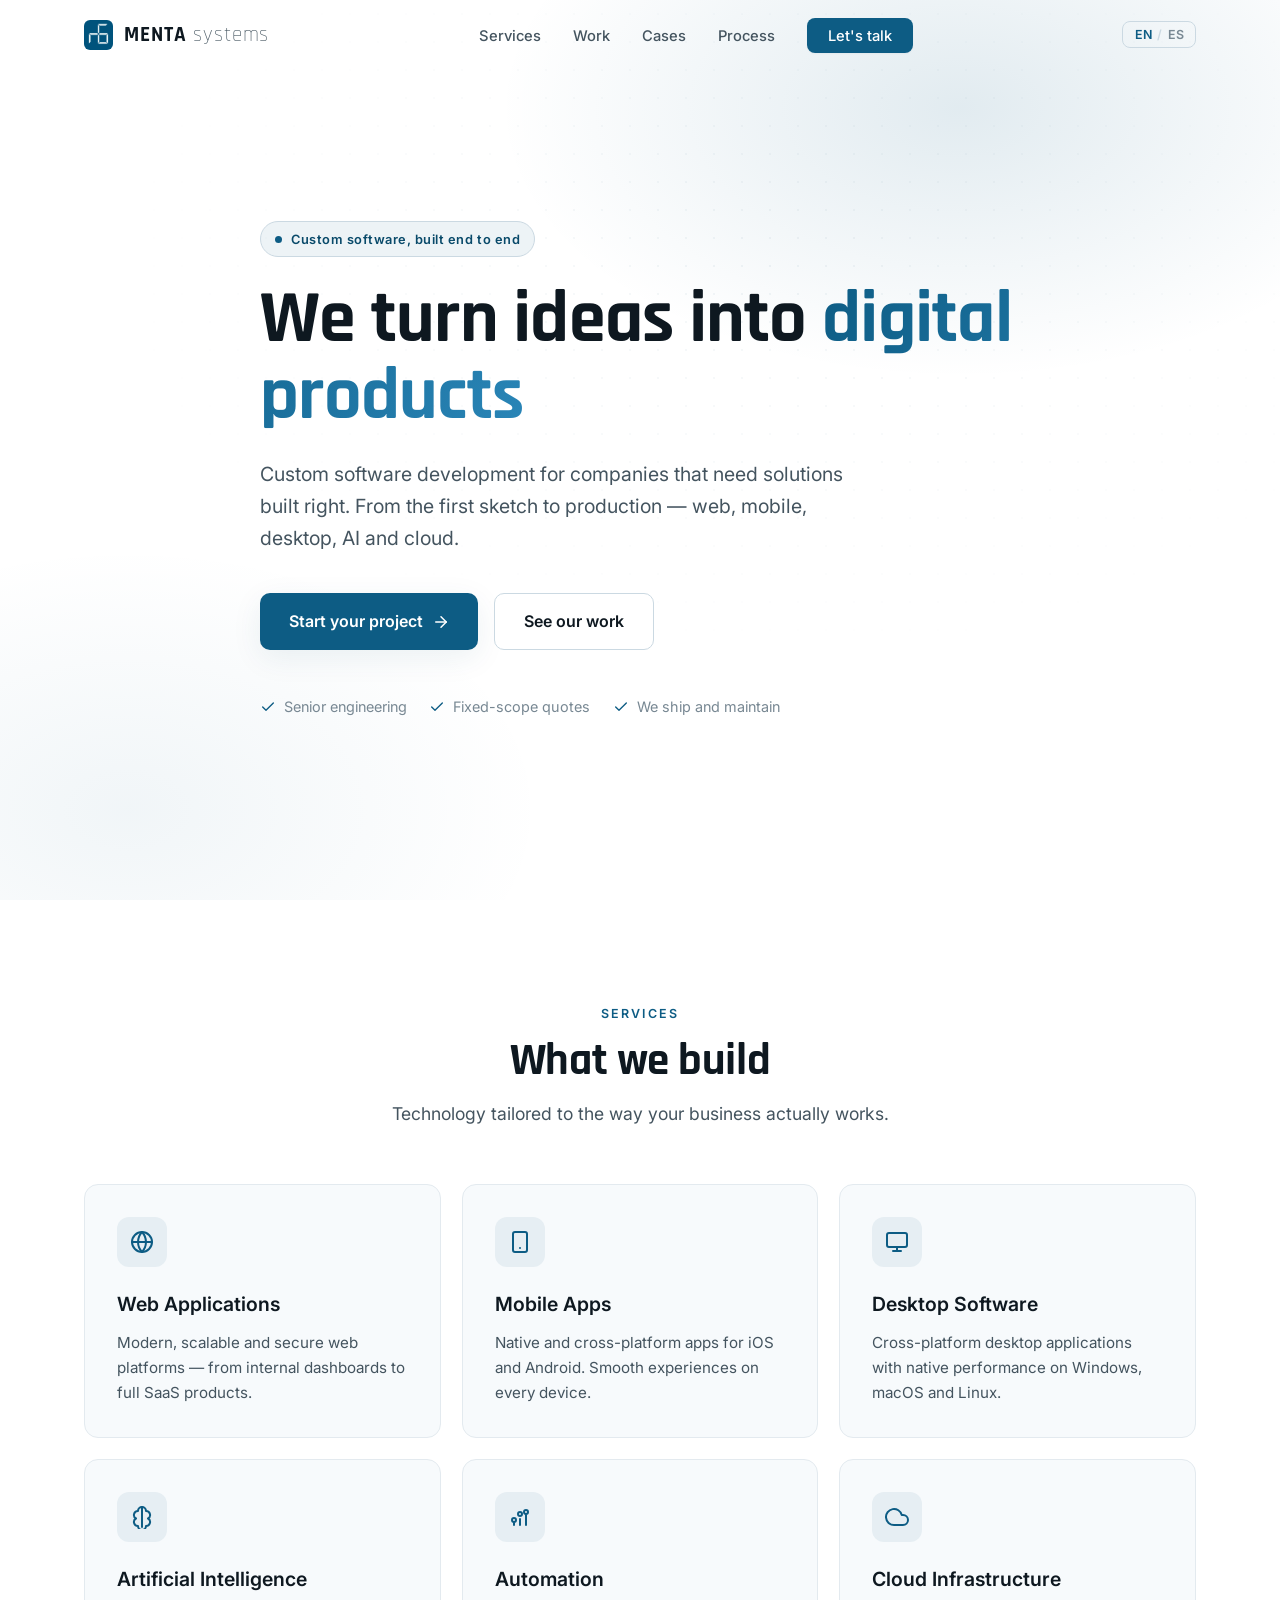
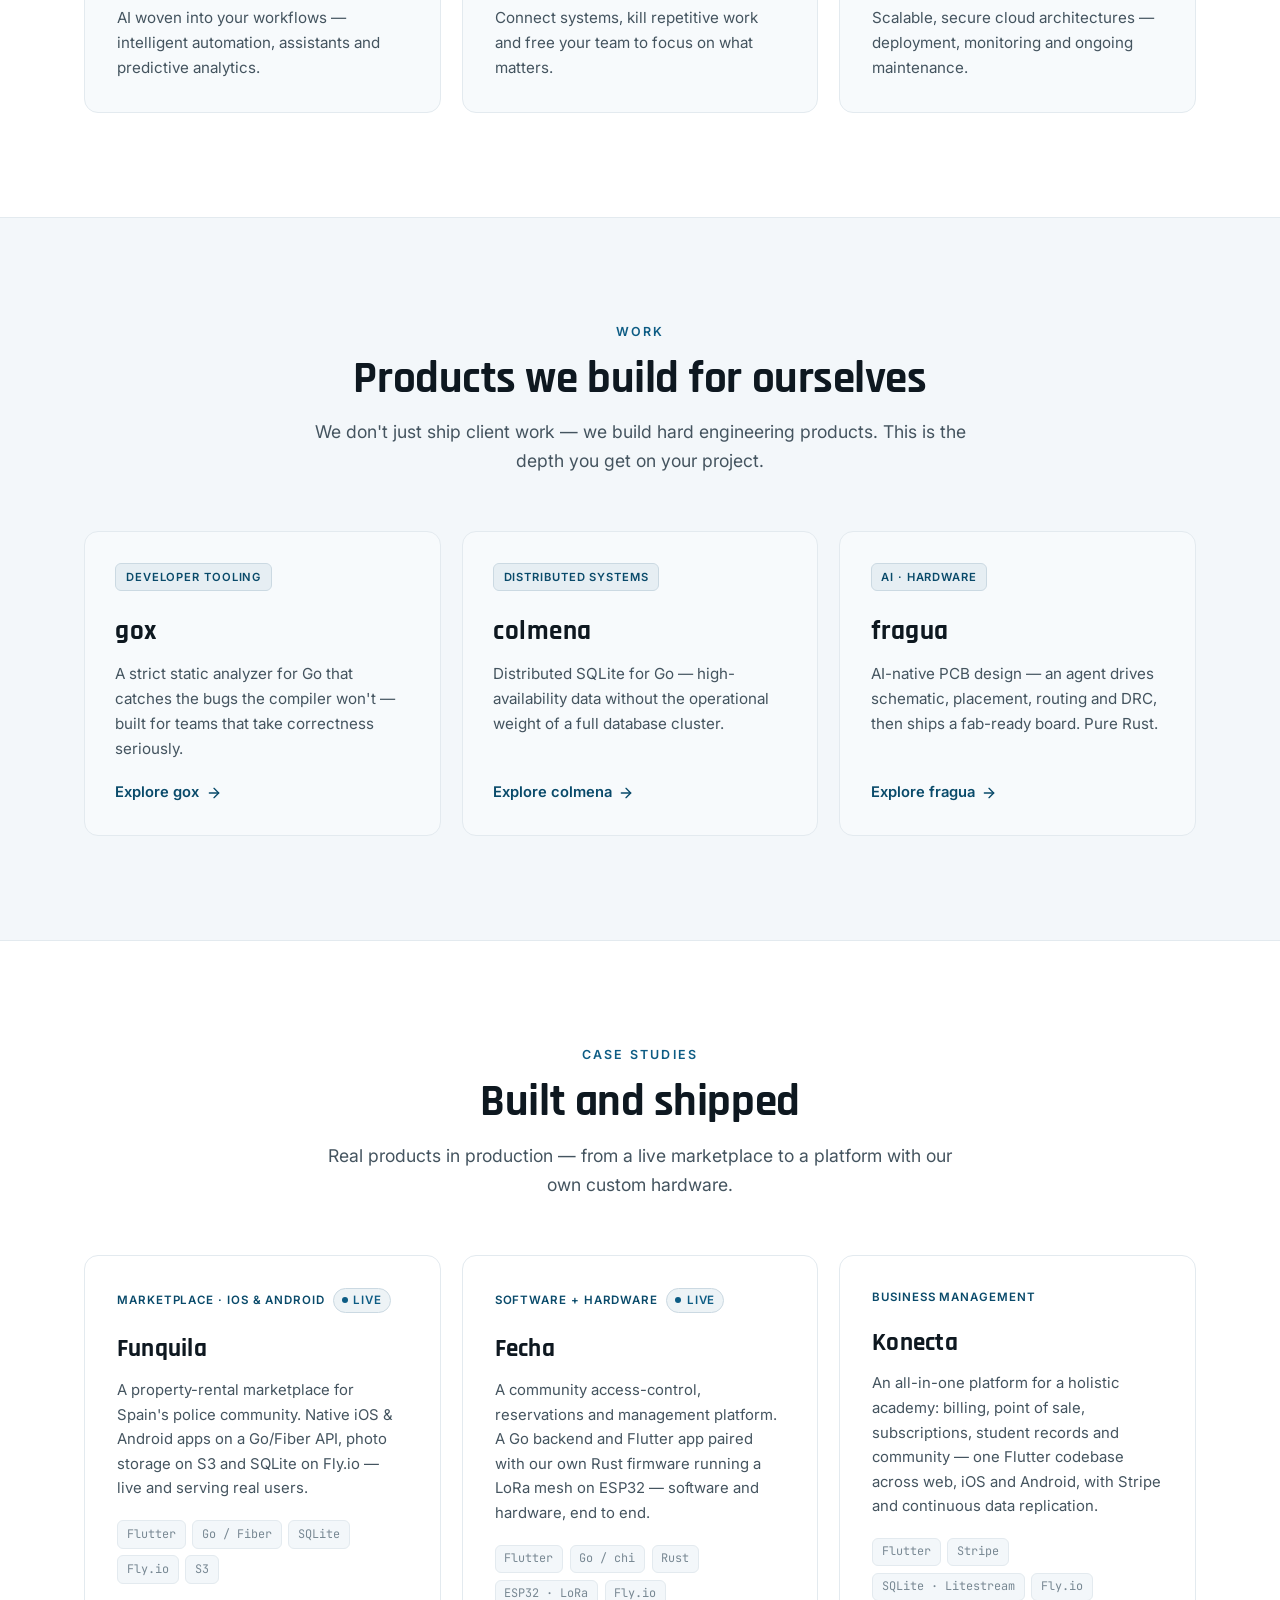
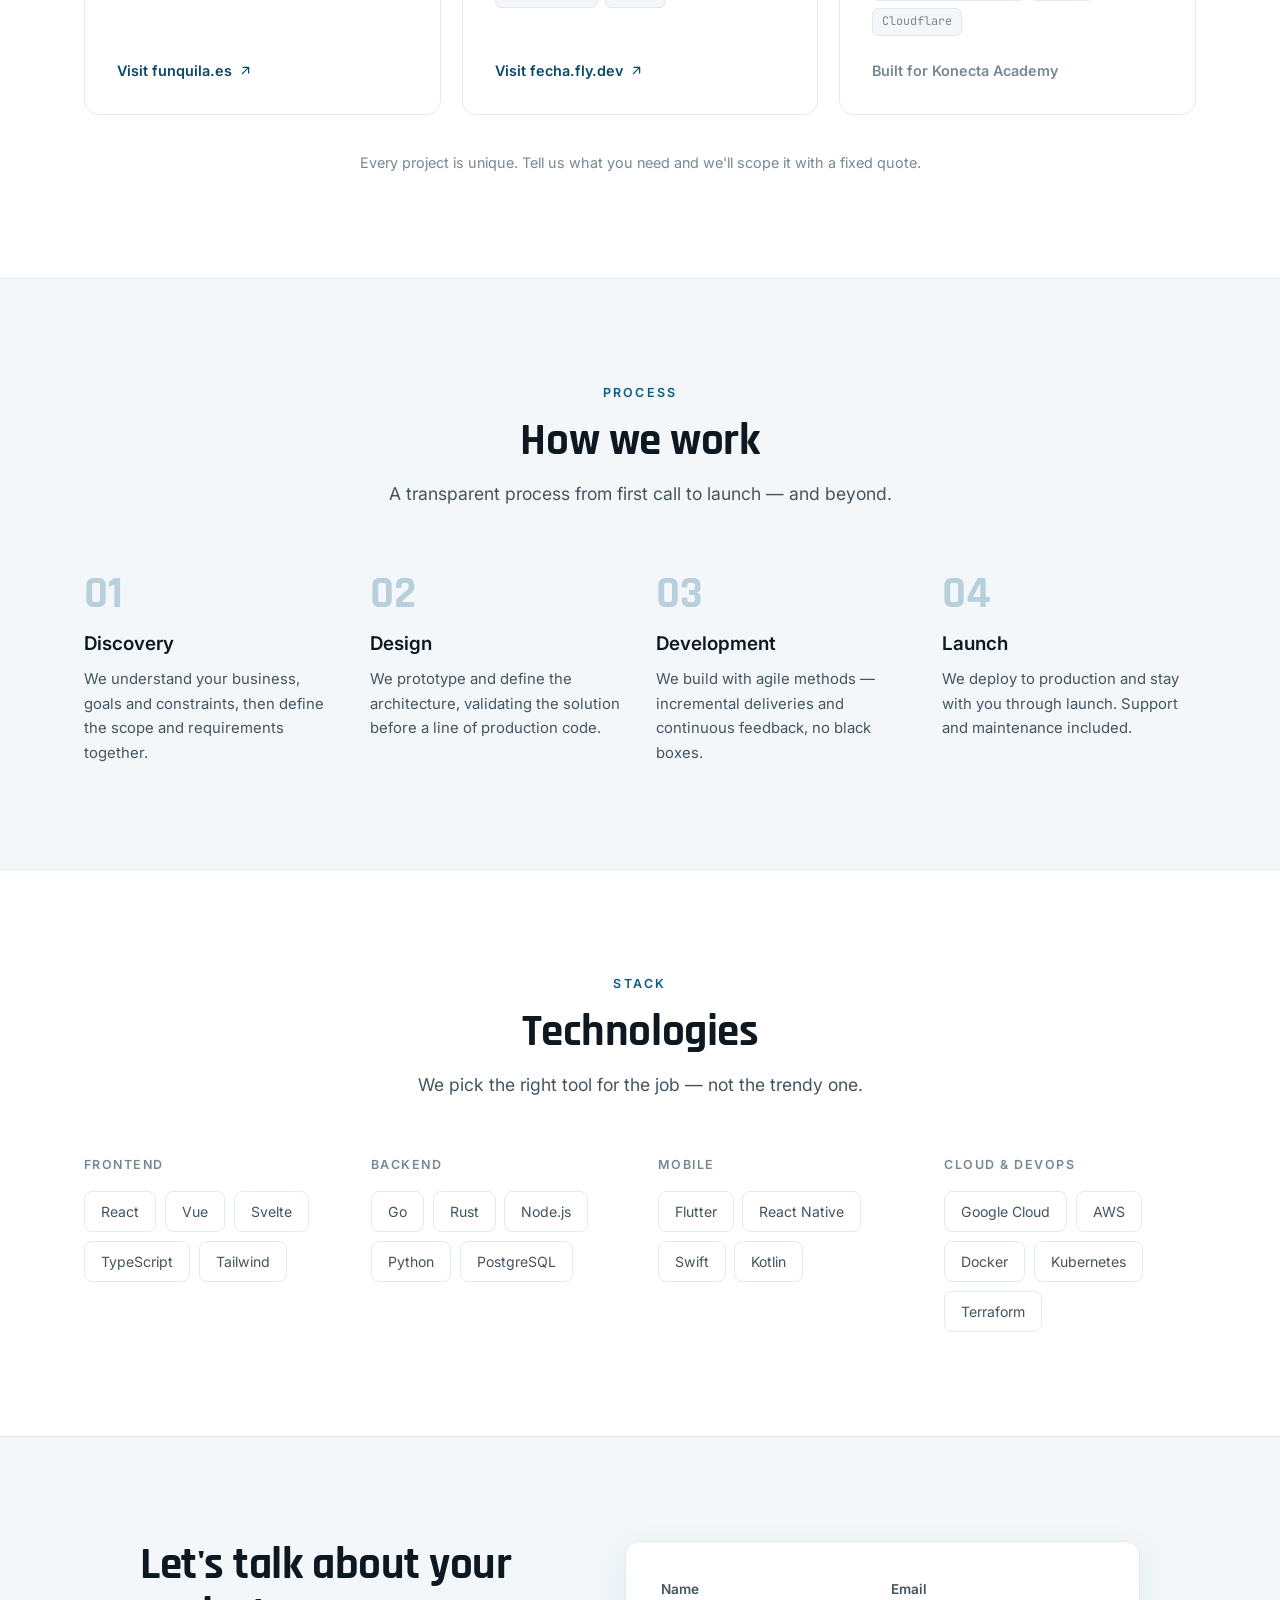
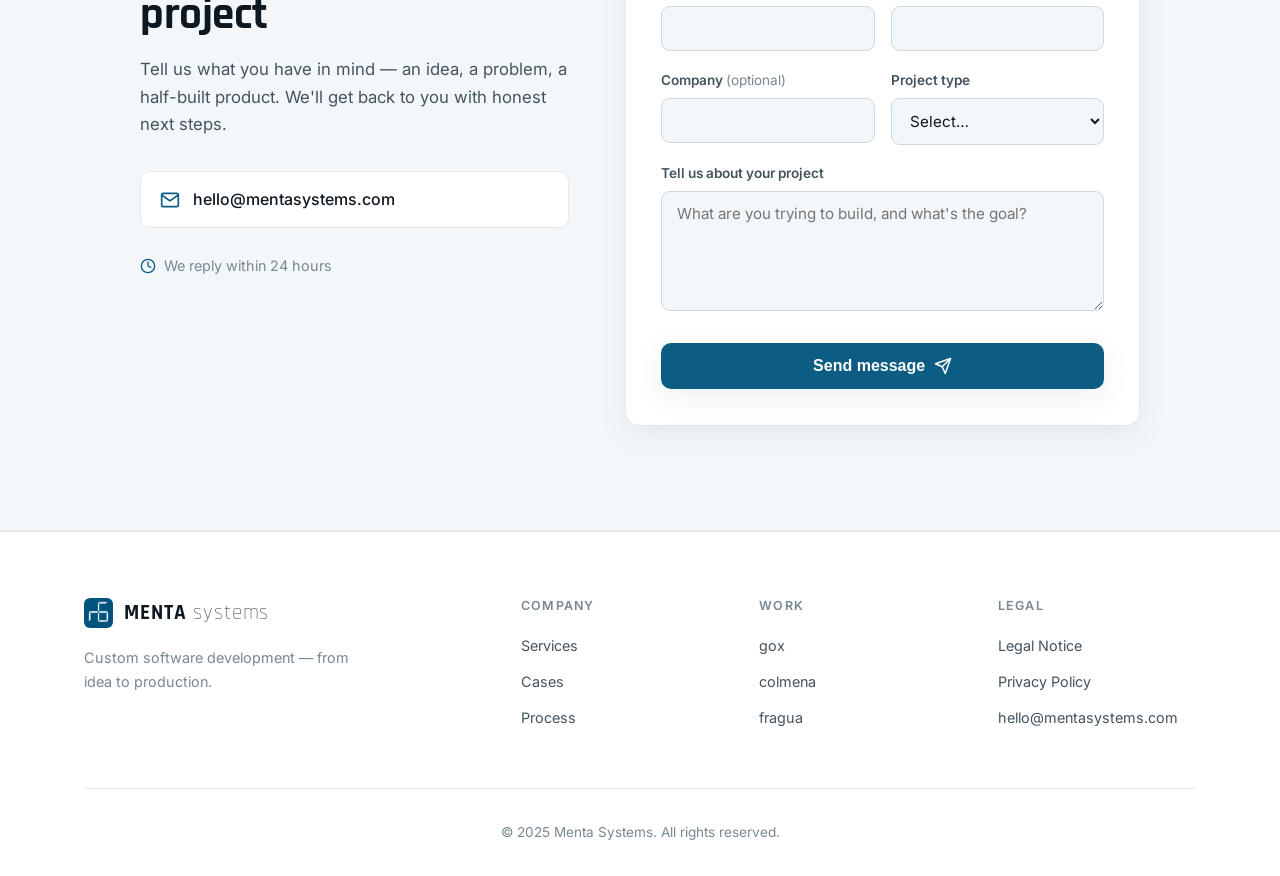
==== commit d94a2024: "Switch landing to brand blue and add EN/ES i18n Recolor the services landing from mint to the brand " ====
--- a/index.html
+++ b/index.html
@@ -5,7 +5,7 @@
     <meta name="viewport" content="width=device-width, initial-scale=1.0">
     <title>Menta Systems — Custom Software Development</title>
     <meta name="description" content="We turn ideas into digital products. Custom software development: web and mobile apps, desktop software, AI integration, automation and cloud infrastructure. From concept to launch.">
-    <meta name="theme-color" content="#0f9d76">
+    <meta name="theme-color" content="#0d5c84">
     <link rel="icon" type="image/png" href="icon.png">
     <meta property="og:type" content="website">
     <meta property="og:title" content="Menta Systems — Custom Software Development">
@@ -16,24 +16,24 @@
     <link href="https://fonts.googleapis.com/css2?family=Inter:wght@400;500;600;700&family=Rajdhani:wght@300;500;600;700&family=JetBrains+Mono:wght@400;500&display=swap" rel="stylesheet">
     <style>
         :root {
-            --primary: #0f9d76;
-            --primary-dark: #0b7a5c;
-            --primary-light: #15b88a;
-            --mint-glow: rgba(16, 185, 129, 0.12);
-            --mint-soft: rgba(16, 185, 129, 0.07);
+            --primary: #0d5c84;
+            --primary-dark: #094a6a;
+            --primary-light: #2a86b8;
+            --accent-glow: rgba(13, 92, 132, 0.12);
+            --accent-soft: rgba(13, 92, 132, 0.07);
             --bg: #ffffff;
-            --bg-soft: #f4f9f7;
-            --bg-card: #f8fbfa;
-            --bg-card-hover: #eef6f2;
-            --text: #0e1a16;
-            --text-secondary: #44574f;
-            --text-muted: #7a8d85;
-            --border: #e4ede9;
-            --border-strong: #cbdcd5;
+            --bg-soft: #f3f7fa;
+            --bg-card: #f7fafc;
+            --bg-card-hover: #eef4f8;
+            --text: #0e1820;
+            --text-secondary: #44545f;
+            --text-muted: #788893;
+            --border: #e3eaef;
+            --border-strong: #cbd9e2;
             --radius: 14px;
-            --shadow-sm: 0 1px 2px rgba(14, 26, 22, 0.04);
-            --shadow: 0 8px 30px rgba(11, 122, 92, 0.08);
-            --shadow-lg: 0 20px 50px rgba(11, 122, 92, 0.12);
+            --shadow-sm: 0 1px 2px rgba(14, 24, 32, 0.04);
+            --shadow: 0 8px 30px rgba(9, 74, 106, 0.08);
+            --shadow-lg: 0 20px 50px rgba(9, 74, 106, 0.13);
         }
         * { margin: 0; padding: 0; box-sizing: border-box; }
         html { scroll-behavior: smooth; }
@@ -46,7 +46,7 @@
             -webkit-font-smoothing: antialiased;
         }
         a { color: inherit; text-decoration: none; }
-        ::selection { background: var(--mint-glow); }
+        ::selection { background: var(--accent-glow); }
         .container { max-width: 1160px; margin: 0 auto; padding: 0 24px; }
         .mono { font-family: 'JetBrains Mono', ui-monospace, SFMono-Regular, Menlo, monospace; }
 
@@ -82,6 +82,18 @@
             box-shadow: var(--shadow-sm); transition: all 0.2s ease;
         }
         .nav-cta:hover { background: var(--primary-dark); transform: translateY(-1px); box-shadow: var(--shadow); }
+        .nav-right { display: flex; align-items: center; gap: 1rem; }
+        .lang-toggle {
+            display: inline-flex; align-items: center; gap: 0.25rem;
+            background: none; border: 1px solid var(--border-strong);
+            border-radius: 8px; padding: 0.32rem 0.6rem; cursor: pointer;
+            font-family: inherit; font-size: 0.78rem; font-weight: 600;
+            color: var(--text-muted); transition: border-color 0.2s ease;
+        }
+        .lang-toggle:hover { border-color: var(--primary); }
+        .lang-toggle [data-lang] { padding: 0 0.1rem; transition: color 0.2s ease; cursor: pointer; }
+        .lang-toggle [data-lang].active { color: var(--primary); }
+        .lang-toggle .sep { color: var(--border-strong); }
         .mobile-menu-btn {
             display: none; background: none; border: none; color: var(--text);
             cursor: pointer; padding: 0.25rem;
@@ -95,12 +107,12 @@
         .hero-bg {
             position: absolute; inset: 0; z-index: 0; pointer-events: none;
             background:
-                radial-gradient(60% 50% at 75% 12%, var(--mint-glow) 0%, transparent 60%),
-                radial-gradient(50% 45% at 10% 90%, rgba(16,185,129,0.06) 0%, transparent 65%);
+                radial-gradient(60% 50% at 75% 12%, var(--accent-glow) 0%, transparent 60%),
+                radial-gradient(50% 45% at 10% 90%, rgba(13,92,132,0.06) 0%, transparent 65%);
         }
         .hero-dots {
             position: absolute; inset: 0; z-index: 0; pointer-events: none; opacity: 0.5;
-            background-image: radial-gradient(rgba(11,122,92,0.10) 1px, transparent 1px);
+            background-image: radial-gradient(rgba(9,74,106,0.10) 1px, transparent 1px);
             background-size: 28px 28px;
             -webkit-mask-image: radial-gradient(70% 60% at 60% 30%, #000 0%, transparent 75%);
             mask-image: radial-gradient(70% 60% at 60% 30%, #000 0%, transparent 75%);
@@ -109,18 +121,18 @@
         .eyebrow {
             display: inline-flex; align-items: center; gap: 0.55rem;
             font-size: 0.8rem; font-weight: 600; letter-spacing: 0.04em;
-            color: var(--primary-dark); background: var(--mint-soft);
+            color: var(--primary-dark); background: var(--accent-soft);
             border: 1px solid var(--border-strong); padding: 0.4rem 0.9rem;
             border-radius: 100px; margin-bottom: 1.5rem;
         }
         .eyebrow .dot {
             width: 7px; height: 7px; border-radius: 50%; background: var(--primary);
-            box-shadow: 0 0 0 0 rgba(16,185,129,0.5); animation: pulse 2.4s infinite;
+            box-shadow: 0 0 0 0 rgba(13,92,132,0.5); animation: pulse 2.4s infinite;
         }
         @keyframes pulse {
-            0% { box-shadow: 0 0 0 0 rgba(16,185,129,0.45); }
-            70% { box-shadow: 0 0 0 8px rgba(16,185,129,0); }
-            100% { box-shadow: 0 0 0 0 rgba(16,185,129,0); }
+            0% { box-shadow: 0 0 0 0 rgba(13,92,132,0.45); }
+            70% { box-shadow: 0 0 0 8px rgba(13,92,132,0); }
+            100% { box-shadow: 0 0 0 0 rgba(13,92,132,0); }
         }
         .hero h1 {
             font-family: 'Rajdhani', sans-serif; font-weight: 700;
@@ -183,7 +195,7 @@
         }
         .service-icon {
             width: 50px; height: 50px; border-radius: 12px;
-            background: var(--mint-soft); color: var(--primary);
+            background: var(--accent-soft); color: var(--primary);
             display: flex; align-items: center; justify-content: center; margin-bottom: 1.3rem;
         }
         .service-icon svg { width: 24px; height: 24px; }
@@ -202,7 +214,7 @@
         }
         .work-card::after {
             content: ''; position: absolute; inset: 0; border-radius: var(--radius);
-            background: radial-gradient(120% 80% at 100% 0%, var(--mint-soft) 0%, transparent 50%);
+            background: radial-gradient(120% 80% at 100% 0%, var(--accent-soft) 0%, transparent 50%);
             opacity: 0; transition: opacity 0.3s ease; pointer-events: none;
         }
         .work-card:hover { border-color: var(--border-strong); transform: translateY(-4px); box-shadow: var(--shadow); }
@@ -210,7 +222,7 @@
         .work-badge {
             align-self: flex-start; font-size: 0.7rem; font-weight: 600; letter-spacing: 0.08em;
             text-transform: uppercase; color: var(--primary-dark);
-            background: var(--mint-soft); border: 1px solid var(--border-strong);
+            background: var(--accent-soft); border: 1px solid var(--border-strong);
             padding: 0.25rem 0.6rem; border-radius: 6px; margin-bottom: 1.1rem;
         }
         .work-name {
@@ -227,7 +239,7 @@
         .work-link svg { width: 16px; height: 16px; transition: transform 0.2s ease; }
         .work-card:hover .work-link svg { transform: translateX(3px); }
 
-        /* ---------- Solutions ---------- */
+        /* ---------- Solutions / Cases ---------- */
         .solutions-grid {
             display: grid; grid-template-columns: repeat(auto-fit, minmax(min(320px, 100%), 1fr));
             gap: 1.3rem;
@@ -238,25 +250,8 @@
             padding: 2rem; transition: all 0.3s ease;
         }
         .solution-card:hover { border-color: var(--border-strong); transform: translateY(-4px); box-shadow: var(--shadow); }
-        .solution-card h3 { font-size: 1.25rem; font-weight: 600; margin-bottom: 0.5rem; }
-        .solution-card .blurb { color: var(--text-secondary); font-size: 0.93rem; margin-bottom: 1.3rem; }
-        .solution-features { list-style: none; margin-bottom: 1.6rem; flex: 1; }
-        .solution-features li {
-            display: flex; align-items: flex-start; gap: 0.6rem;
-            font-size: 0.9rem; color: var(--text-secondary); margin-bottom: 0.6rem;
-        }
-        .solution-features svg { width: 16px; height: 16px; color: var(--primary); flex-shrink: 0; margin-top: 0.2rem; }
-        .solution-price {
-            padding-top: 1.2rem; border-top: 1px solid var(--border);
-            display: flex; align-items: baseline; gap: 0.4rem;
-        }
-        .solution-price .from { font-size: 0.8rem; color: var(--text-muted); }
-        .solution-price .amount {
-            font-family: 'Rajdhani', sans-serif; font-size: 1.6rem; font-weight: 700; color: var(--text);
-        }
         .solutions-note { text-align: center; color: var(--text-muted); font-size: 0.9rem; margin-top: 2.2rem; }
 
-        /* ---------- Case studies ---------- */
         .case-card .case-meta {
             display: inline-flex; align-items: center; gap: 0.5rem;
             font-size: 0.72rem; font-weight: 600; letter-spacing: 0.08em; text-transform: uppercase;
@@ -264,7 +259,7 @@
         }
         .case-card .case-meta .live {
             display: inline-flex; align-items: center; gap: 0.35rem;
-            color: var(--primary); background: var(--mint-soft);
+            color: var(--primary); background: var(--accent-soft);
             border: 1px solid var(--border-strong); padding: 0.15rem 0.5rem; border-radius: 100px;
         }
         .case-card .case-meta .live .dot { width: 6px; height: 6px; border-radius: 50%; background: var(--primary); }
@@ -272,6 +267,7 @@
             font-family: 'Rajdhani', sans-serif; font-size: 1.55rem; font-weight: 700;
             letter-spacing: 0.01em; margin-bottom: 0.5rem;
         }
+        .case-card .blurb { color: var(--text-secondary); font-size: 0.93rem; }
         .case-tags { display: flex; flex-wrap: wrap; gap: 0.4rem; margin: 1.2rem 0 1.4rem; }
         .case-tags span {
             font-family: 'JetBrains Mono', ui-monospace, monospace; font-size: 0.74rem;
@@ -331,7 +327,7 @@
             background: #fff; border: 1px solid var(--border); padding: 0.9rem 1.2rem;
             border-radius: 10px; color: var(--text); transition: all 0.2s ease; font-weight: 500;
         }
-        .contact-card:hover { border-color: var(--primary); background: var(--mint-soft); }
+        .contact-card:hover { border-color: var(--primary); background: var(--accent-soft); }
         .contact-card svg { width: 20px; height: 20px; color: var(--primary); }
         .contact-note {
             display: inline-flex; align-items: center; gap: 0.5rem;
@@ -349,6 +345,7 @@
             display: block; font-size: 0.85rem; font-weight: 600;
             margin-bottom: 0.4rem; color: var(--text-secondary);
         }
+        .form-group .opt { color: var(--text-muted); font-weight: 400; }
         .form-group input, .form-group select, .form-group textarea {
             width: 100%; padding: 0.75rem 0.9rem; border: 1px solid var(--border-strong);
             border-radius: 9px; font-size: 0.95rem; font-family: inherit; color: var(--text);
@@ -356,13 +353,13 @@
         }
         .form-group input:focus, .form-group select:focus, .form-group textarea:focus {
             outline: none; border-color: var(--primary); background: #fff;
-            box-shadow: 0 0 0 3px rgba(16,185,129,0.12);
+            box-shadow: 0 0 0 3px rgba(13,92,132,0.12);
         }
         .form-group textarea { resize: vertical; min-height: 120px; }
         .contact-form .btn-primary { width: 100%; justify-content: center; margin-top: 0.4rem; }
         .form-success {
             display: none; align-items: center; gap: 0.7rem;
-            background: var(--mint-soft); border: 1px solid var(--border-strong);
+            background: var(--accent-soft); border: 1px solid var(--border-strong);
             color: var(--primary-dark); padding: 1rem 1.2rem; border-radius: 10px;
             margin-bottom: 1.4rem; font-weight: 500; font-size: 0.95rem;
         }
@@ -427,15 +424,20 @@
                 <span class="logo-text">MENTA<span class="logo-accent"> systems</span></span>
             </a>
             <ul class="nav-links">
-                <li><a href="#services">Services</a></li>
-                <li><a href="#work">Work</a></li>
-                <li><a href="#cases">Cases</a></li>
-                <li><a href="#process">Process</a></li>
-                <li><a href="#contact" class="nav-cta">Let's talk</a></li>
+                <li><a href="#services" data-i18n="nav_services">Services</a></li>
+                <li><a href="#work" data-i18n="nav_work">Work</a></li>
+                <li><a href="#cases" data-i18n="nav_cases">Cases</a></li>
+                <li><a href="#process" data-i18n="nav_process">Process</a></li>
+                <li><a href="#contact" class="nav-cta" data-i18n="nav_cta">Let's talk</a></li>
             </ul>
-            <button class="mobile-menu-btn" aria-label="Menu">
-                <svg width="24" height="24" viewBox="0 0 24 24" fill="none" stroke="currentColor" stroke-width="2" stroke-linecap="round"><line x1="3" y1="6" x2="21" y2="6"/><line x1="3" y1="12" x2="21" y2="12"/><line x1="3" y1="18" x2="21" y2="18"/></svg>
-            </button>
+            <div class="nav-right">
+                <button class="lang-toggle" aria-label="Language">
+                    <span data-lang="en">EN</span><span class="sep">/</span><span data-lang="es">ES</span>
+                </button>
+                <button class="mobile-menu-btn" aria-label="Menu">
+                    <svg width="24" height="24" viewBox="0 0 24 24" fill="none" stroke="currentColor" stroke-width="2" stroke-linecap="round"><line x1="3" y1="6" x2="21" y2="6"/><line x1="3" y1="12" x2="21" y2="12"/><line x1="3" y1="18" x2="21" y2="18"/></svg>
+                </button>
+            </div>
         </div>
     </nav>
 
@@ -444,20 +446,20 @@
         <div class="hero-dots"></div>
         <div class="container">
             <div class="hero-content">
-                <span class="eyebrow"><span class="dot"></span> Custom software, built end to end</span>
-                <h1>We turn ideas into <span class="highlight">digital products</span></h1>
-                <p class="hero-subtitle">Custom software development for companies that need solutions built right. From the first sketch to production — web, mobile, desktop, AI and cloud.</p>
+                <span class="eyebrow"><span class="dot"></span> <span data-i18n="hero_eyebrow">Custom software, built end to end</span></span>
+                <h1 data-i18n="hero_h1">We turn ideas into <span class="highlight">digital products</span></h1>
+                <p class="hero-subtitle" data-i18n="hero_sub">Custom software development for companies that need solutions built right. From the first sketch to production — web, mobile, desktop, AI and cloud.</p>
                 <div class="hero-cta">
                     <a href="#contact" class="btn btn-primary">
-                        Start your project
+                        <span data-i18n="btn_start">Start your project</span>
                         <svg viewBox="0 0 24 24" fill="none" stroke="currentColor" stroke-width="2" stroke-linecap="round" stroke-linejoin="round"><line x1="5" y1="12" x2="19" y2="12"/><polyline points="12 5 19 12 12 19"/></svg>
                     </a>
-                    <a href="#work" class="btn btn-secondary">See our work</a>
+                    <a href="#work" class="btn btn-secondary" data-i18n="btn_seework">See our work</a>
                 </div>
                 <div class="hero-trust">
-                    <span class="item"><svg viewBox="0 0 24 24" fill="none" stroke="currentColor" stroke-width="2" stroke-linecap="round" stroke-linejoin="round"><polyline points="20 6 9 17 4 12"/></svg> Senior engineering</span>
-                    <span class="item"><svg viewBox="0 0 24 24" fill="none" stroke="currentColor" stroke-width="2" stroke-linecap="round" stroke-linejoin="round"><polyline points="20 6 9 17 4 12"/></svg> Fixed-scope quotes</span>
-                    <span class="item"><svg viewBox="0 0 24 24" fill="none" stroke="currentColor" stroke-width="2" stroke-linecap="round" stroke-linejoin="round"><polyline points="20 6 9 17 4 12"/></svg> We ship and maintain</span>
+                    <span class="item"><svg viewBox="0 0 24 24" fill="none" stroke="currentColor" stroke-width="2" stroke-linecap="round" stroke-linejoin="round"><polyline points="20 6 9 17 4 12"/></svg> <span data-i18n="trust_1">Senior engineering</span></span>
+                    <span class="item"><svg viewBox="0 0 24 24" fill="none" stroke="currentColor" stroke-width="2" stroke-linecap="round" stroke-linejoin="round"><polyline points="20 6 9 17 4 12"/></svg> <span data-i18n="trust_2">Fixed-scope quotes</span></span>
+                    <span class="item"><svg viewBox="0 0 24 24" fill="none" stroke="currentColor" stroke-width="2" stroke-linecap="round" stroke-linejoin="round"><polyline points="20 6 9 17 4 12"/></svg> <span data-i18n="trust_3">We ship and maintain</span></span>
                 </div>
             </div>
         </div>
@@ -466,52 +468,52 @@
     <section id="services">
         <div class="container">
             <div class="section-head reveal">
-                <div class="section-tag">Services</div>
-                <h2 class="section-title">What we build</h2>
-                <p class="section-subtitle">Technology tailored to the way your business actually works.</p>
+                <div class="section-tag" data-i18n="tag_services">Services</div>
+                <h2 class="section-title" data-i18n="services_title">What we build</h2>
+                <p class="section-subtitle" data-i18n="services_sub">Technology tailored to the way your business actually works.</p>
             </div>
             <div class="services-grid">
                 <div class="service-card reveal">
                     <div class="service-icon">
                         <svg viewBox="0 0 24 24" fill="none" stroke="currentColor" stroke-width="2" stroke-linecap="round" stroke-linejoin="round"><circle cx="12" cy="12" r="10"/><line x1="2" y1="12" x2="22" y2="12"/><path d="M12 2a15.3 15.3 0 0 1 4 10 15.3 15.3 0 0 1-4 10 15.3 15.3 0 0 1-4-10 15.3 15.3 0 0 1 4-10z"/></svg>
                     </div>
-                    <h3>Web Applications</h3>
-                    <p>Modern, scalable and secure web platforms — from internal dashboards to full SaaS products.</p>
+                    <h3 data-i18n="svc_web_t">Web Applications</h3>
+                    <p data-i18n="svc_web_d">Modern, scalable and secure web platforms — from internal dashboards to full SaaS products.</p>
                 </div>
                 <div class="service-card reveal">
                     <div class="service-icon">
                         <svg viewBox="0 0 24 24" fill="none" stroke="currentColor" stroke-width="2" stroke-linecap="round" stroke-linejoin="round"><rect x="5" y="2" width="14" height="20" rx="2" ry="2"/><line x1="12" y1="18" x2="12.01" y2="18"/></svg>
                     </div>
-                    <h3>Mobile Apps</h3>
-                    <p>Native and cross-platform apps for iOS and Android. Smooth experiences on every device.</p>
+                    <h3 data-i18n="svc_mobile_t">Mobile Apps</h3>
+                    <p data-i18n="svc_mobile_d">Native and cross-platform apps for iOS and Android. Smooth experiences on every device.</p>
                 </div>
                 <div class="service-card reveal">
                     <div class="service-icon">
                         <svg viewBox="0 0 24 24" fill="none" stroke="currentColor" stroke-width="2" stroke-linecap="round" stroke-linejoin="round"><rect x="2" y="3" width="20" height="14" rx="2" ry="2"/><line x1="8" y1="21" x2="16" y2="21"/><line x1="12" y1="17" x2="12" y2="21"/></svg>
                     </div>
-                    <h3>Desktop Software</h3>
-                    <p>Cross-platform desktop applications with native performance on Windows, macOS and Linux.</p>
+                    <h3 data-i18n="svc_desktop_t">Desktop Software</h3>
+                    <p data-i18n="svc_desktop_d">Cross-platform desktop applications with native performance on Windows, macOS and Linux.</p>
                 </div>
                 <div class="service-card reveal">
                     <div class="service-icon">
                         <svg viewBox="0 0 24 24" fill="none" stroke="currentColor" stroke-width="2" stroke-linecap="round" stroke-linejoin="round"><path d="M12 2a4 4 0 0 0-4 4 4 4 0 0 0-2 7.5 4 4 0 0 0 2 7.5 4 4 0 0 0 8 0 4 4 0 0 0 2-7.5A4 4 0 0 0 16 6a4 4 0 0 0-4-4z"/><path d="M12 2v20"/></svg>
                     </div>
-                    <h3>Artificial Intelligence</h3>
-                    <p>AI woven into your workflows — intelligent automation, assistants and predictive analytics.</p>
+                    <h3 data-i18n="svc_ai_t">Artificial Intelligence</h3>
+                    <p data-i18n="svc_ai_d">AI woven into your workflows — intelligent automation, assistants and predictive analytics.</p>
                 </div>
                 <div class="service-card reveal">
                     <div class="service-icon">
                         <svg viewBox="0 0 24 24" fill="none" stroke="currentColor" stroke-width="2" stroke-linecap="round" stroke-linejoin="round"><path d="M12 20v-6M6 20v-2M18 20v-10"/><circle cx="12" cy="9" r="2"/><circle cx="6" cy="15" r="2"/><circle cx="18" cy="7" r="2"/></svg>
                     </div>
-                    <h3>Automation</h3>
-                    <p>Connect systems, kill repetitive work and free your team to focus on what matters.</p>
+                    <h3 data-i18n="svc_auto_t">Automation</h3>
+                    <p data-i18n="svc_auto_d">Connect systems, kill repetitive work and free your team to focus on what matters.</p>
                 </div>
                 <div class="service-card reveal">
                     <div class="service-icon">
                         <svg viewBox="0 0 24 24" fill="none" stroke="currentColor" stroke-width="2" stroke-linecap="round" stroke-linejoin="round"><path d="M18 10h-1.26A8 8 0 1 0 9 20h9a5 5 0 0 0 0-10z"/></svg>
                     </div>
-                    <h3>Cloud Infrastructure</h3>
-                    <p>Scalable, secure cloud architectures — deployment, monitoring and ongoing maintenance.</p>
+                    <h3 data-i18n="svc_cloud_t">Cloud Infrastructure</h3>
+                    <p data-i18n="svc_cloud_d">Scalable, secure cloud architectures — deployment, monitoring and ongoing maintenance.</p>
                 </div>
             </div>
         </div>
@@ -520,28 +522,28 @@
     <section id="work" class="section-soft">
         <div class="container">
             <div class="section-head reveal">
-                <div class="section-tag">Work</div>
-                <h2 class="section-title">Products we build for ourselves</h2>
-                <p class="section-subtitle">We don't just ship client work — we build hard engineering products. This is the depth you get on your project.</p>
+                <div class="section-tag" data-i18n="tag_work">Work</div>
+                <h2 class="section-title" data-i18n="work_title">Products we build for ourselves</h2>
+                <p class="section-subtitle" data-i18n="work_sub">We don't just ship client work — we build hard engineering products. This is the depth you get on your project.</p>
             </div>
             <div class="work-grid">
                 <a class="work-card reveal" href="/gox">
-                    <span class="work-badge">Developer tooling</span>
+                    <span class="work-badge" data-i18n="badge_tooling">Developer tooling</span>
                     <div class="work-name">gox</div>
-                    <p>A strict static analyzer for Go that catches the bugs the compiler won't — built for teams that take correctness seriously.</p>
-                    <span class="work-link">Explore gox <svg viewBox="0 0 24 24" fill="none" stroke="currentColor" stroke-width="2" stroke-linecap="round" stroke-linejoin="round"><line x1="5" y1="12" x2="19" y2="12"/><polyline points="12 5 19 12 12 19"/></svg></span>
+                    <p data-i18n="work_gox_d">A strict static analyzer for Go that catches the bugs the compiler won't — built for teams that take correctness seriously.</p>
+                    <span class="work-link"><span data-i18n="link_gox">Explore gox</span> <svg viewBox="0 0 24 24" fill="none" stroke="currentColor" stroke-width="2" stroke-linecap="round" stroke-linejoin="round"><line x1="5" y1="12" x2="19" y2="12"/><polyline points="12 5 19 12 12 19"/></svg></span>
                 </a>
                 <a class="work-card reveal" href="/colmena">
-                    <span class="work-badge">Distributed systems</span>
+                    <span class="work-badge" data-i18n="badge_distsys">Distributed systems</span>
                     <div class="work-name">colmena</div>
-                    <p>Distributed SQLite for Go — high-availability data without the operational weight of a full database cluster.</p>
-                    <span class="work-link">Explore colmena <svg viewBox="0 0 24 24" fill="none" stroke="currentColor" stroke-width="2" stroke-linecap="round" stroke-linejoin="round"><line x1="5" y1="12" x2="19" y2="12"/><polyline points="12 5 19 12 12 19"/></svg></span>
+                    <p data-i18n="work_colmena_d">Distributed SQLite for Go — high-availability data without the operational weight of a full database cluster.</p>
+                    <span class="work-link"><span data-i18n="link_colmena">Explore colmena</span> <svg viewBox="0 0 24 24" fill="none" stroke="currentColor" stroke-width="2" stroke-linecap="round" stroke-linejoin="round"><line x1="5" y1="12" x2="19" y2="12"/><polyline points="12 5 19 12 12 19"/></svg></span>
                 </a>
                 <a class="work-card reveal" href="/fragua">
-                    <span class="work-badge">AI · Hardware</span>
+                    <span class="work-badge" data-i18n="badge_aihw">AI · Hardware</span>
                     <div class="work-name">fragua</div>
-                    <p>AI-native PCB design — an agent drives schematic, placement, routing and DRC, then ships a fab-ready board. Pure Rust.</p>
-                    <span class="work-link">Explore fragua <svg viewBox="0 0 24 24" fill="none" stroke="currentColor" stroke-width="2" stroke-linecap="round" stroke-linejoin="round"><line x1="5" y1="12" x2="19" y2="12"/><polyline points="12 5 19 12 12 19"/></svg></span>
+                    <p data-i18n="work_fragua_d">AI-native PCB design — an agent drives schematic, placement, routing and DRC, then ships a fab-ready board. Pure Rust.</p>
+                    <span class="work-link"><span data-i18n="link_fragua">Explore fragua</span> <svg viewBox="0 0 24 24" fill="none" stroke="currentColor" stroke-width="2" stroke-linecap="round" stroke-linejoin="round"><line x1="5" y1="12" x2="19" y2="12"/><polyline points="12 5 19 12 12 19"/></svg></span>
                 </a>
             </div>
         </div>
@@ -550,70 +552,70 @@
     <section id="cases">
         <div class="container">
             <div class="section-head reveal">
-                <div class="section-tag">Case studies</div>
-                <h2 class="section-title">Built and shipped</h2>
-                <p class="section-subtitle">Real products in production — from a live marketplace to a platform with our own custom hardware.</p>
+                <div class="section-tag" data-i18n="tag_cases">Case studies</div>
+                <h2 class="section-title" data-i18n="cases_title">Built and shipped</h2>
+                <p class="section-subtitle" data-i18n="cases_sub">Real products in production — from a live marketplace to a platform with our own custom hardware.</p>
             </div>
             <div class="solutions-grid">
                 <div class="solution-card case-card reveal">
-                    <span class="case-meta">Marketplace · iOS &amp; Android <span class="live"><span class="dot"></span> Live</span></span>
+                    <span class="case-meta" data-i18n="case_fq_meta">Marketplace · iOS &amp; Android <span class="live"><span class="dot"></span> Live</span></span>
                     <h3>Funquila</h3>
-                    <p class="blurb">A property-rental marketplace for Spain's police community. Native iOS &amp; Android apps on a Go/Fiber API, photo storage on S3 and SQLite on Fly.io — live and serving real users.</p>
+                    <p class="blurb" data-i18n="case_fq_d">A property-rental marketplace for Spain's police community. Native iOS &amp; Android apps on a Go/Fiber API, photo storage on S3 and SQLite on Fly.io — live and serving real users.</p>
                     <div class="case-tags"><span>Flutter</span><span>Go / Fiber</span><span>SQLite</span><span>Fly.io</span><span>S3</span></div>
                     <a class="case-link" href="https://funquila.es" target="_blank" rel="noopener">
-                        Visit funquila.es
+                        <span data-i18n="link_fq">Visit funquila.es</span>
                         <svg viewBox="0 0 24 24" fill="none" stroke="currentColor" stroke-width="2" stroke-linecap="round" stroke-linejoin="round"><path d="M7 17L17 7M17 7H8M17 7v9"/></svg>
                     </a>
                 </div>
                 <div class="solution-card case-card reveal">
-                    <span class="case-meta">Software + Hardware <span class="live"><span class="dot"></span> Live</span></span>
+                    <span class="case-meta" data-i18n="case_fe_meta">Software + Hardware <span class="live"><span class="dot"></span> Live</span></span>
                     <h3>Fecha</h3>
-                    <p class="blurb">A community access-control, reservations and management platform. A Go backend and Flutter app paired with our own Rust firmware running a LoRa mesh on ESP32 — software and hardware, end to end.</p>
+                    <p class="blurb" data-i18n="case_fe_d">A community access-control, reservations and management platform. A Go backend and Flutter app paired with our own Rust firmware running a LoRa mesh on ESP32 — software and hardware, end to end.</p>
                     <div class="case-tags"><span>Flutter</span><span>Go / chi</span><span>Rust</span><span>ESP32 · LoRa</span><span>Fly.io</span></div>
                     <a class="case-link" href="https://fecha.fly.dev" target="_blank" rel="noopener">
-                        Visit fecha.fly.dev
+                        <span data-i18n="link_fe">Visit fecha.fly.dev</span>
                         <svg viewBox="0 0 24 24" fill="none" stroke="currentColor" stroke-width="2" stroke-linecap="round" stroke-linejoin="round"><path d="M7 17L17 7M17 7H8M17 7v9"/></svg>
                     </a>
                 </div>
                 <div class="solution-card case-card reveal">
-                    <span class="case-meta">Business management</span>
+                    <span class="case-meta" data-i18n="case_ko_meta">Business management</span>
                     <h3>Konecta</h3>
-                    <p class="blurb">An all-in-one platform for a holistic academy: billing, point of sale, subscriptions, student records and community — one Flutter codebase across web, iOS and Android, with Stripe and continuous data replication.</p>
+                    <p class="blurb" data-i18n="case_ko_d">An all-in-one platform for a holistic academy: billing, point of sale, subscriptions, student records and community — one Flutter codebase across web, iOS and Android, with Stripe and continuous data replication.</p>
                     <div class="case-tags"><span>Flutter</span><span>Stripe</span><span>SQLite · Litestream</span><span>Fly.io</span><span>Cloudflare</span></div>
-                    <span class="case-link" style="color:var(--text-muted)">Built for Konecta Academy</span>
-                </div>
-            </div>
-            <p class="solutions-note">Every project is unique. Tell us what you need and we'll scope it with a fixed quote.</p>
+                    <span class="case-link" style="color:var(--text-muted)" data-i18n="label_ko">Built for Konecta Academy</span>
+                </div>
+            </div>
+            <p class="solutions-note" data-i18n="cases_note">Every project is unique. Tell us what you need and we'll scope it with a fixed quote.</p>
         </div>
     </section>
 
     <section id="process" class="section-soft">
         <div class="container">
             <div class="section-head reveal">
-                <div class="section-tag">Process</div>
-                <h2 class="section-title">How we work</h2>
-                <p class="section-subtitle">A transparent process from first call to launch — and beyond.</p>
+                <div class="section-tag" data-i18n="tag_process">Process</div>
+                <h2 class="section-title" data-i18n="process_title">How we work</h2>
+                <p class="section-subtitle" data-i18n="process_sub">A transparent process from first call to launch — and beyond.</p>
             </div>
             <div class="process-timeline">
                 <div class="process-step reveal">
                     <div class="step-number">01</div>
-                    <h3>Discovery</h3>
-                    <p>We understand your business, goals and constraints, then define the scope and requirements together.</p>
+                    <h3 data-i18n="p1_t">Discovery</h3>
+                    <p data-i18n="p1_d">We understand your business, goals and constraints, then define the scope and requirements together.</p>
                 </div>
                 <div class="process-step reveal">
                     <div class="step-number">02</div>
-                    <h3>Design</h3>
-                    <p>We prototype and define the architecture, validating the solution before a line of production code.</p>
+                    <h3 data-i18n="p2_t">Design</h3>
+                    <p data-i18n="p2_d">We prototype and define the architecture, validating the solution before a line of production code.</p>
                 </div>
                 <div class="process-step reveal">
                     <div class="step-number">03</div>
-                    <h3>Development</h3>
-                    <p>We build with agile methods — incremental deliveries and continuous feedback, no black boxes.</p>
+                    <h3 data-i18n="p3_t">Development</h3>
+                    <p data-i18n="p3_d">We build with agile methods — incremental deliveries and continuous feedback, no black boxes.</p>
                 </div>
                 <div class="process-step reveal">
                     <div class="step-number">04</div>
-                    <h3>Launch</h3>
-                    <p>We deploy to production and stay with you through launch. Support and maintenance included.</p>
+                    <h3 data-i18n="p4_t">Launch</h3>
+                    <p data-i18n="p4_d">We deploy to production and stay with you through launch. Support and maintenance included.</p>
                 </div>
             </div>
         </div>
@@ -622,25 +624,25 @@
     <section id="tech">
         <div class="container">
             <div class="section-head reveal">
-                <div class="section-tag">Stack</div>
-                <h2 class="section-title">Technologies</h2>
-                <p class="section-subtitle">We pick the right tool for the job — not the trendy one.</p>
+                <div class="section-tag" data-i18n="tag_stack">Stack</div>
+                <h2 class="section-title" data-i18n="tech_title">Technologies</h2>
+                <p class="section-subtitle" data-i18n="tech_sub">We pick the right tool for the job — not the trendy one.</p>
             </div>
             <div class="tech-grid">
                 <div class="tech-category reveal">
-                    <h4>Frontend</h4>
+                    <h4 data-i18n="tech_frontend">Frontend</h4>
                     <div class="tech-tags"><span>React</span><span>Vue</span><span>Svelte</span><span>TypeScript</span><span>Tailwind</span></div>
                 </div>
                 <div class="tech-category reveal">
-                    <h4>Backend</h4>
+                    <h4 data-i18n="tech_backend">Backend</h4>
                     <div class="tech-tags"><span>Go</span><span>Rust</span><span>Node.js</span><span>Python</span><span>PostgreSQL</span></div>
                 </div>
                 <div class="tech-category reveal">
-                    <h4>Mobile</h4>
+                    <h4 data-i18n="tech_mobile">Mobile</h4>
                     <div class="tech-tags"><span>Flutter</span><span>React Native</span><span>Swift</span><span>Kotlin</span></div>
                 </div>
                 <div class="tech-category reveal">
-                    <h4>Cloud &amp; DevOps</h4>
+                    <h4 data-i18n="tech_cloud">Cloud &amp; DevOps</h4>
                     <div class="tech-tags"><span>Google Cloud</span><span>AWS</span><span>Docker</span><span>Kubernetes</span><span>Terraform</span></div>
                 </div>
             </div>
@@ -651,8 +653,8 @@
         <div class="container">
             <div class="contact-wrap">
                 <div class="contact-intro reveal">
-                    <h2>Let's talk about your project</h2>
-                    <p>Tell us what you have in mind — an idea, a problem, a half-built product. We'll get back to you with honest next steps.</p>
+                    <h2 data-i18n="contact_title">Let's talk about your project</h2>
+                    <p data-i18n="contact_p">Tell us what you have in mind — an idea, a problem, a half-built product. We'll get back to you with honest next steps.</p>
                     <div class="contact-methods">
                         <a href="mailto:hello@mentasystems.com" class="contact-card">
                             <svg viewBox="0 0 24 24" fill="none" stroke="currentColor" stroke-width="2" stroke-linecap="round" stroke-linejoin="round"><path d="M4 4h16c1.1 0 2 .9 2 2v12c0 1.1-.9 2-2 2H4c-1.1 0-2-.9-2-2V6c0-1.1.9-2 2-2z"/><polyline points="22,6 12,13 2,6"/></svg>
@@ -661,51 +663,51 @@
                     </div>
                     <span class="contact-note">
                         <svg viewBox="0 0 24 24" fill="none" stroke="currentColor" stroke-width="2" stroke-linecap="round" stroke-linejoin="round"><circle cx="12" cy="12" r="10"/><polyline points="12 6 12 12 16 14"/></svg>
-                        We reply within 24 hours
+                        <span data-i18n="contact_note">We reply within 24 hours</span>
                     </span>
                 </div>
                 <div class="contact-form reveal">
                     <div class="form-success" id="formSuccess">
                         <svg viewBox="0 0 24 24" fill="none" stroke="currentColor" stroke-width="2" stroke-linecap="round" stroke-linejoin="round"><path d="M22 11.08V12a10 10 0 1 1-5.93-9.14"/><polyline points="22 4 12 14.01 9 11.01"/></svg>
-                        Thanks — your message is on its way. We'll be in touch shortly.
+                        <span data-i18n="form_success">Thanks — your message is on its way. We'll be in touch shortly.</span>
                     </div>
                     <form action="/api/contact" method="POST">
                         <div class="form-row">
                             <div class="form-group">
-                                <label for="name">Name</label>
+                                <label for="name" data-i18n="lbl_name">Name</label>
                                 <input type="text" id="name" name="name" required>
                             </div>
                             <div class="form-group">
-                                <label for="email">Email</label>
+                                <label for="email" data-i18n="lbl_email">Email</label>
                                 <input type="email" id="email" name="email" required>
                             </div>
                         </div>
                         <div class="form-row">
                             <div class="form-group">
-                                <label for="company">Company <span style="color:var(--text-muted);font-weight:400">(optional)</span></label>
+                                <label for="company"><span data-i18n="lbl_company">Company</span> <span class="opt" data-i18n="lbl_optional">(optional)</span></label>
                                 <input type="text" id="company" name="company">
                             </div>
                             <div class="form-group">
-                                <label for="service">Project type</label>
+                                <label for="service" data-i18n="lbl_service">Project type</label>
                                 <select id="service" name="service" required>
-                                    <option value="" disabled selected>Select…</option>
-                                    <option value="Web Application">Web Application</option>
-                                    <option value="Mobile App">Mobile App</option>
-                                    <option value="Desktop Software">Desktop Software</option>
-                                    <option value="AI / Automation">AI / Automation</option>
-                                    <option value="Marketplace / Platform">Marketplace / Platform</option>
-                                    <option value="IoT / Hardware">IoT / Hardware</option>
-                                    <option value="Website + CMS">Website + CMS</option>
-                                    <option value="Other">Other</option>
+                                    <option value="" disabled selected data-i18n="opt_select">Select…</option>
+                                    <option value="Web Application" data-i18n="opt_web">Web Application</option>
+                                    <option value="Mobile App" data-i18n="opt_mobile">Mobile App</option>
+                                    <option value="Desktop Software" data-i18n="opt_desktop">Desktop Software</option>
+                                    <option value="AI / Automation" data-i18n="opt_ai">AI / Automation</option>
+                                    <option value="Marketplace / Platform" data-i18n="opt_marketplace">Marketplace / Platform</option>
+                                    <option value="IoT / Hardware" data-i18n="opt_iot">IoT / Hardware</option>
+                                    <option value="Website + CMS" data-i18n="opt_website">Website + CMS</option>
+                                    <option value="Other" data-i18n="opt_other">Other</option>
                                 </select>
                             </div>
                         </div>
                         <div class="form-group">
-                            <label for="message">Tell us about your project</label>
-                            <textarea id="message" name="message" required placeholder="What are you trying to build, and what's the goal?"></textarea>
+                            <label for="message" data-i18n="lbl_message">Tell us about your project</label>
+                            <textarea id="message" name="message" required data-i18n-ph="ph_message" placeholder="What are you trying to build, and what's the goal?"></textarea>
                         </div>
                         <button type="submit" class="btn btn-primary">
-                            Send message
+                            <span data-i18n="btn_send">Send message</span>
                             <svg viewBox="0 0 24 24" fill="none" stroke="currentColor" stroke-width="2" stroke-linecap="round" stroke-linejoin="round"><line x1="22" y1="2" x2="11" y2="13"/><polygon points="22 2 15 22 11 13 2 9 22 2"/></svg>
                         </button>
                     </form>
@@ -722,18 +724,18 @@
                         <img src="icon.png" alt="Menta Systems" class="logo-img">
                         <span class="logo-text">MENTA<span class="logo-accent"> systems</span></span>
                     </a>
-                    <p>Custom software development — from idea to production.</p>
+                    <p data-i18n="foot_brand">Custom software development — from idea to production.</p>
                 </div>
                 <div class="footer-links">
-                    <h4>Company</h4>
+                    <h4 data-i18n="foot_company">Company</h4>
                     <ul>
-                        <li><a href="#services">Services</a></li>
-                        <li><a href="#cases">Cases</a></li>
-                        <li><a href="#process">Process</a></li>
+                        <li><a href="#services" data-i18n="nav_services">Services</a></li>
+                        <li><a href="#cases" data-i18n="nav_cases">Cases</a></li>
+                        <li><a href="#process" data-i18n="nav_process">Process</a></li>
                     </ul>
                 </div>
                 <div class="footer-links">
-                    <h4>Work</h4>
+                    <h4 data-i18n="foot_work">Work</h4>
                     <ul>
                         <li><a href="/gox">gox</a></li>
                         <li><a href="/colmena">colmena</a></li>
@@ -741,21 +743,141 @@
                     </ul>
                 </div>
                 <div class="footer-links">
-                    <h4>Legal</h4>
+                    <h4 data-i18n="foot_legal">Legal</h4>
                     <ul>
-                        <li><a href="legal-notice.html">Legal Notice</a></li>
-                        <li><a href="privacy-policy.html">Privacy Policy</a></li>
+                        <li><a href="legal-notice.html" data-i18n="foot_legalnotice">Legal Notice</a></li>
+                        <li><a href="privacy-policy.html" data-i18n="foot_privacy">Privacy Policy</a></li>
                         <li><a href="mailto:hello@mentasystems.com">hello@mentasystems.com</a></li>
                     </ul>
                 </div>
             </div>
             <div class="footer-bottom">
-                <p>&copy; 2025 Menta Systems. All rights reserved.</p>
+                <p data-i18n="foot_copy">&copy; 2025 Menta Systems. All rights reserved.</p>
             </div>
         </div>
     </footer>
 
     <script>
+        const I18N = {
+            en: {
+                __title: "Menta Systems — Custom Software Development",
+                nav_services: "Services", nav_work: "Work", nav_cases: "Cases", nav_process: "Process", nav_cta: "Let's talk",
+                hero_eyebrow: "Custom software, built end to end",
+                hero_h1: 'We turn ideas into <span class="highlight">digital products</span>',
+                hero_sub: "Custom software development for companies that need solutions built right. From the first sketch to production — web, mobile, desktop, AI and cloud.",
+                btn_start: "Start your project", btn_seework: "See our work",
+                trust_1: "Senior engineering", trust_2: "Fixed-scope quotes", trust_3: "We ship and maintain",
+                tag_services: "Services", services_title: "What we build", services_sub: "Technology tailored to the way your business actually works.",
+                svc_web_t: "Web Applications", svc_web_d: "Modern, scalable and secure web platforms — from internal dashboards to full SaaS products.",
+                svc_mobile_t: "Mobile Apps", svc_mobile_d: "Native and cross-platform apps for iOS and Android. Smooth experiences on every device.",
+                svc_desktop_t: "Desktop Software", svc_desktop_d: "Cross-platform desktop applications with native performance on Windows, macOS and Linux.",
+                svc_ai_t: "Artificial Intelligence", svc_ai_d: "AI woven into your workflows — intelligent automation, assistants and predictive analytics.",
+                svc_auto_t: "Automation", svc_auto_d: "Connect systems, kill repetitive work and free your team to focus on what matters.",
+                svc_cloud_t: "Cloud Infrastructure", svc_cloud_d: "Scalable, secure cloud architectures — deployment, monitoring and ongoing maintenance.",
+                tag_work: "Work", work_title: "Products we build for ourselves", work_sub: "We don't just ship client work — we build hard engineering products. This is the depth you get on your project.",
+                badge_tooling: "Developer tooling", work_gox_d: "A strict static analyzer for Go that catches the bugs the compiler won't — built for teams that take correctness seriously.", link_gox: "Explore gox",
+                badge_distsys: "Distributed systems", work_colmena_d: "Distributed SQLite for Go — high-availability data without the operational weight of a full database cluster.", link_colmena: "Explore colmena",
+                badge_aihw: "AI · Hardware", work_fragua_d: "AI-native PCB design — an agent drives schematic, placement, routing and DRC, then ships a fab-ready board. Pure Rust.", link_fragua: "Explore fragua",
+                tag_cases: "Case studies", cases_title: "Built and shipped", cases_sub: "Real products in production — from a live marketplace to a platform with our own custom hardware.",
+                case_fq_meta: 'Marketplace · iOS &amp; Android <span class="live"><span class="dot"></span> Live</span>',
+                case_fq_d: "A property-rental marketplace for Spain's police community. Native iOS &amp; Android apps on a Go/Fiber API, photo storage on S3 and SQLite on Fly.io — live and serving real users.", link_fq: "Visit funquila.es",
+                case_fe_meta: 'Software + Hardware <span class="live"><span class="dot"></span> Live</span>',
+                case_fe_d: "A community access-control, reservations and management platform. A Go backend and Flutter app paired with our own Rust firmware running a LoRa mesh on ESP32 — software and hardware, end to end.", link_fe: "Visit fecha.fly.dev",
+                case_ko_meta: "Business management",
+                case_ko_d: "An all-in-one platform for a holistic academy: billing, point of sale, subscriptions, student records and community — one Flutter codebase across web, iOS and Android, with Stripe and continuous data replication.", label_ko: "Built for Konecta Academy",
+                cases_note: "Every project is unique. Tell us what you need and we'll scope it with a fixed quote.",
+                tag_process: "Process", process_title: "How we work", process_sub: "A transparent process from first call to launch — and beyond.",
+                p1_t: "Discovery", p1_d: "We understand your business, goals and constraints, then define the scope and requirements together.",
+                p2_t: "Design", p2_d: "We prototype and define the architecture, validating the solution before a line of production code.",
+                p3_t: "Development", p3_d: "We build with agile methods — incremental deliveries and continuous feedback, no black boxes.",
+                p4_t: "Launch", p4_d: "We deploy to production and stay with you through launch. Support and maintenance included.",
+                tag_stack: "Stack", tech_title: "Technologies", tech_sub: "We pick the right tool for the job — not the trendy one.",
+                tech_frontend: "Frontend", tech_backend: "Backend", tech_mobile: "Mobile", tech_cloud: "Cloud & DevOps",
+                contact_title: "Let's talk about your project", contact_p: "Tell us what you have in mind — an idea, a problem, a half-built product. We'll get back to you with honest next steps.",
+                contact_note: "We reply within 24 hours",
+                lbl_name: "Name", lbl_email: "Email", lbl_company: "Company", lbl_optional: "(optional)", lbl_service: "Project type",
+                opt_select: "Select…", opt_web: "Web Application", opt_mobile: "Mobile App", opt_desktop: "Desktop Software", opt_ai: "AI / Automation", opt_marketplace: "Marketplace / Platform", opt_iot: "IoT / Hardware", opt_website: "Website + CMS", opt_other: "Other",
+                lbl_message: "Tell us about your project", ph_message: "What are you trying to build, and what's the goal?", btn_send: "Send message",
+                form_success: "Thanks — your message is on its way. We'll be in touch shortly.",
+                foot_brand: "Custom software development — from idea to production.", foot_company: "Company", foot_work: "Work", foot_legal: "Legal",
+                foot_legalnotice: "Legal Notice", foot_privacy: "Privacy Policy", foot_copy: "&copy; 2025 Menta Systems. All rights reserved."
+            },
+            es: {
+                __title: "Menta Systems — Desarrollo de Software a Medida",
+                nav_services: "Servicios", nav_work: "Productos", nav_cases: "Casos", nav_process: "Proceso", nav_cta: "Hablemos",
+                hero_eyebrow: "Software a medida, de principio a fin",
+                hero_h1: 'Convertimos ideas en <span class="highlight">productos digitales</span>',
+                hero_sub: "Desarrollo de software a medida para empresas que necesitan soluciones bien hechas. Desde el primer boceto hasta producción — web, móvil, escritorio, IA y cloud.",
+                btn_start: "Empieza tu proyecto", btn_seework: "Ver nuestro trabajo",
+                trust_1: "Ingeniería senior", trust_2: "Presupuesto cerrado", trust_3: "Desplegamos y mantenemos",
+                tag_services: "Servicios", services_title: "Lo que construimos", services_sub: "Tecnología adaptada a cómo funciona realmente tu negocio.",
+                svc_web_t: "Aplicaciones Web", svc_web_d: "Plataformas web modernas, escalables y seguras — desde dashboards internos hasta productos SaaS completos.",
+                svc_mobile_t: "Apps Móviles", svc_mobile_d: "Apps nativas y multiplataforma para iOS y Android. Experiencias fluidas en cualquier dispositivo.",
+                svc_desktop_t: "Software de Escritorio", svc_desktop_d: "Aplicaciones de escritorio multiplataforma con rendimiento nativo en Windows, macOS y Linux.",
+                svc_ai_t: "Inteligencia Artificial", svc_ai_d: "IA integrada en tus procesos — automatización inteligente, asistentes y análisis predictivo.",
+                svc_auto_t: "Automatización", svc_auto_d: "Conectamos sistemas, eliminamos el trabajo repetitivo y liberamos a tu equipo para lo que importa.",
+                svc_cloud_t: "Infraestructura Cloud", svc_cloud_d: "Arquitecturas cloud escalables y seguras — despliegue, monitorización y mantenimiento continuo.",
+                tag_work: "Productos", work_title: "Productos que construimos para nosotros", work_sub: "No solo entregamos trabajo de cliente — construimos productos de ingeniería exigente. Esa es la profundidad que tendrás en tu proyecto.",
+                badge_tooling: "Herramientas dev", work_gox_d: "Un analizador estático estricto para Go que detecta los bugs que el compilador no ve — para equipos que se toman en serio la corrección.", link_gox: "Explorar gox",
+                badge_distsys: "Sistemas distribuidos", work_colmena_d: "SQLite distribuido para Go — alta disponibilidad de datos sin el peso operativo de un clúster de base de datos completo.", link_colmena: "Explorar colmena",
+                badge_aihw: "IA · Hardware", work_fragua_d: "Diseño de PCB nativo con IA — un agente dirige esquemático, posicionado, ruteo y DRC, y entrega una placa lista para fabricar. Rust puro.", link_fragua: "Explorar fragua",
+                tag_cases: "Casos", cases_title: "Construido y desplegado", cases_sub: "Productos reales en producción — desde un marketplace en vivo hasta una plataforma con nuestro propio hardware.",
+                case_fq_meta: 'Marketplace · iOS y Android <span class="live"><span class="dot"></span> En vivo</span>',
+                case_fq_d: "Un marketplace de alquiler para la comunidad policial de España. Apps nativas iOS y Android sobre una API en Go/Fiber, almacenamiento de fotos en S3 y SQLite en Fly.io — en vivo y con usuarios reales.", link_fq: "Visitar funquila.es",
+                case_fe_meta: 'Software + Hardware <span class="live"><span class="dot"></span> En vivo</span>',
+                case_fe_d: "Una plataforma de control de acceso, reservas y gestión para comunidades. Backend en Go y app Flutter junto a nuestro propio firmware en Rust ejecutando una malla LoRa sobre ESP32 — software y hardware, de extremo a extremo.", link_fe: "Visitar fecha.fly.dev",
+                case_ko_meta: "Gestión de negocio",
+                case_ko_d: "Una plataforma todo-en-uno para una academia holística: facturación, TPV, suscripciones, fichas de alumnos y comunidad — un único código Flutter en web, iOS y Android, con Stripe y replicación continua de datos.", label_ko: "Hecho para Konecta Academy",
+                cases_note: "Cada proyecto es único. Cuéntanos qué necesitas y lo presupuestamos con precio cerrado.",
+                tag_process: "Proceso", process_title: "Cómo trabajamos", process_sub: "Un proceso transparente desde la primera llamada hasta el lanzamiento — y más allá.",
+                p1_t: "Descubrimiento", p1_d: "Entendemos tu negocio, objetivos y limitaciones, y definimos juntos el alcance y los requisitos.",
+                p2_t: "Diseño", p2_d: "Prototipamos y definimos la arquitectura, validando la solución antes de una línea de código de producción.",
+                p3_t: "Desarrollo", p3_d: "Construimos con métodos ágiles — entregas incrementales y feedback continuo, sin cajas negras.",
+                p4_t: "Lanzamiento", p4_d: "Desplegamos en producción y te acompañamos en el lanzamiento. Soporte y mantenimiento incluidos.",
+                tag_stack: "Stack", tech_title: "Tecnologías", tech_sub: "Elegimos la herramienta adecuada para cada trabajo — no la de moda.",
+                tech_frontend: "Frontend", tech_backend: "Backend", tech_mobile: "Móvil", tech_cloud: "Cloud y DevOps",
+                contact_title: "Hablemos de tu proyecto", contact_p: "Cuéntanos qué tienes en mente — una idea, un problema, un producto a medio construir. Te responderemos con próximos pasos honestos.",
+                contact_note: "Respondemos en menos de 24 horas",
+                lbl_name: "Nombre", lbl_email: "Email", lbl_company: "Empresa", lbl_optional: "(opcional)", lbl_service: "Tipo de proyecto",
+                opt_select: "Selecciona…", opt_web: "Aplicación Web", opt_mobile: "App Móvil", opt_desktop: "Software de Escritorio", opt_ai: "IA / Automatización", opt_marketplace: "Marketplace / Plataforma", opt_iot: "IoT / Hardware", opt_website: "Web + CMS", opt_other: "Otro",
+                lbl_message: "Cuéntanos sobre tu proyecto", ph_message: "¿Qué quieres construir y cuál es el objetivo?", btn_send: "Enviar mensaje",
+                form_success: "Gracias — tu mensaje está en camino. Te escribiremos en breve.",
+                foot_brand: "Desarrollo de software a medida — de la idea a producción.", foot_company: "Empresa", foot_work: "Trabajo", foot_legal: "Legal",
+                foot_legalnotice: "Aviso Legal", foot_privacy: "Política de Privacidad", foot_copy: "&copy; 2025 Menta Systems. Todos los derechos reservados."
+            }
+        };
+
+        function getLang() {
+            const stored = localStorage.getItem('menta_lang');
+            if (stored === 'en' || stored === 'es') return stored;
+            return (navigator.language || 'en').toLowerCase().startsWith('es') ? 'es' : 'en';
+        }
+        function applyLang(lang) {
+            const dict = I18N[lang] || I18N.en;
+            document.documentElement.lang = lang;
+            document.querySelectorAll('[data-i18n]').forEach(el => {
+                const v = dict[el.dataset.i18n];
+                if (v != null) el.innerHTML = v;
+            });
+            document.querySelectorAll('[data-i18n-ph]').forEach(el => {
+                const v = dict[el.dataset.i18nPh];
+                if (v != null) el.placeholder = v;
+            });
+            if (dict.__title) document.title = dict.__title;
+            document.querySelectorAll('.lang-toggle [data-lang]').forEach(s => {
+                s.classList.toggle('active', s.dataset.lang === lang);
+            });
+        }
+        let currentLang = getLang();
+        applyLang(currentLang);
+        document.querySelectorAll('.lang-toggle [data-lang]').forEach(s => {
+            s.addEventListener('click', () => {
+                currentLang = s.dataset.lang;
+                localStorage.setItem('menta_lang', currentLang);
+                applyLang(currentLang);
+            });
+        });
+
         // Navbar scroll effect
         const navbar = document.querySelector('.navbar');
         const onScroll = () => navbar.classList.toggle('scrolled', window.scrollY > 30);
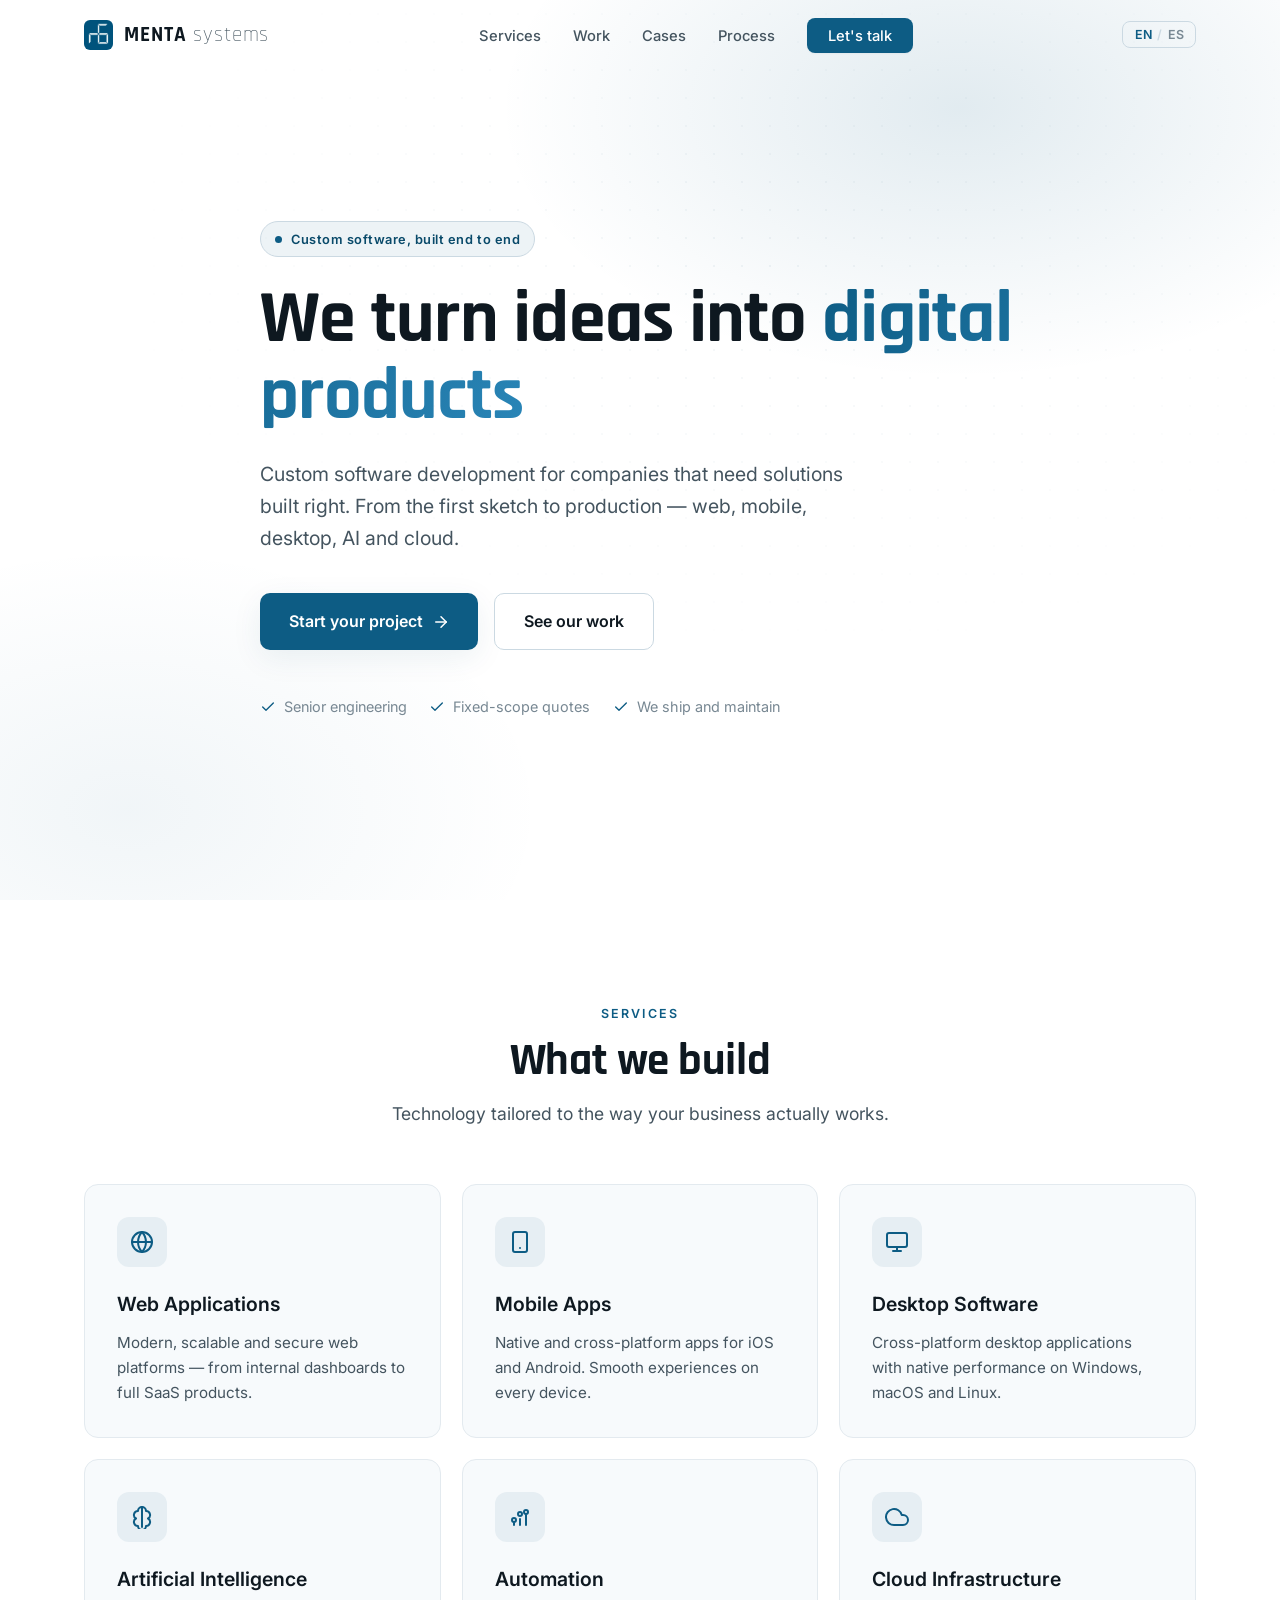
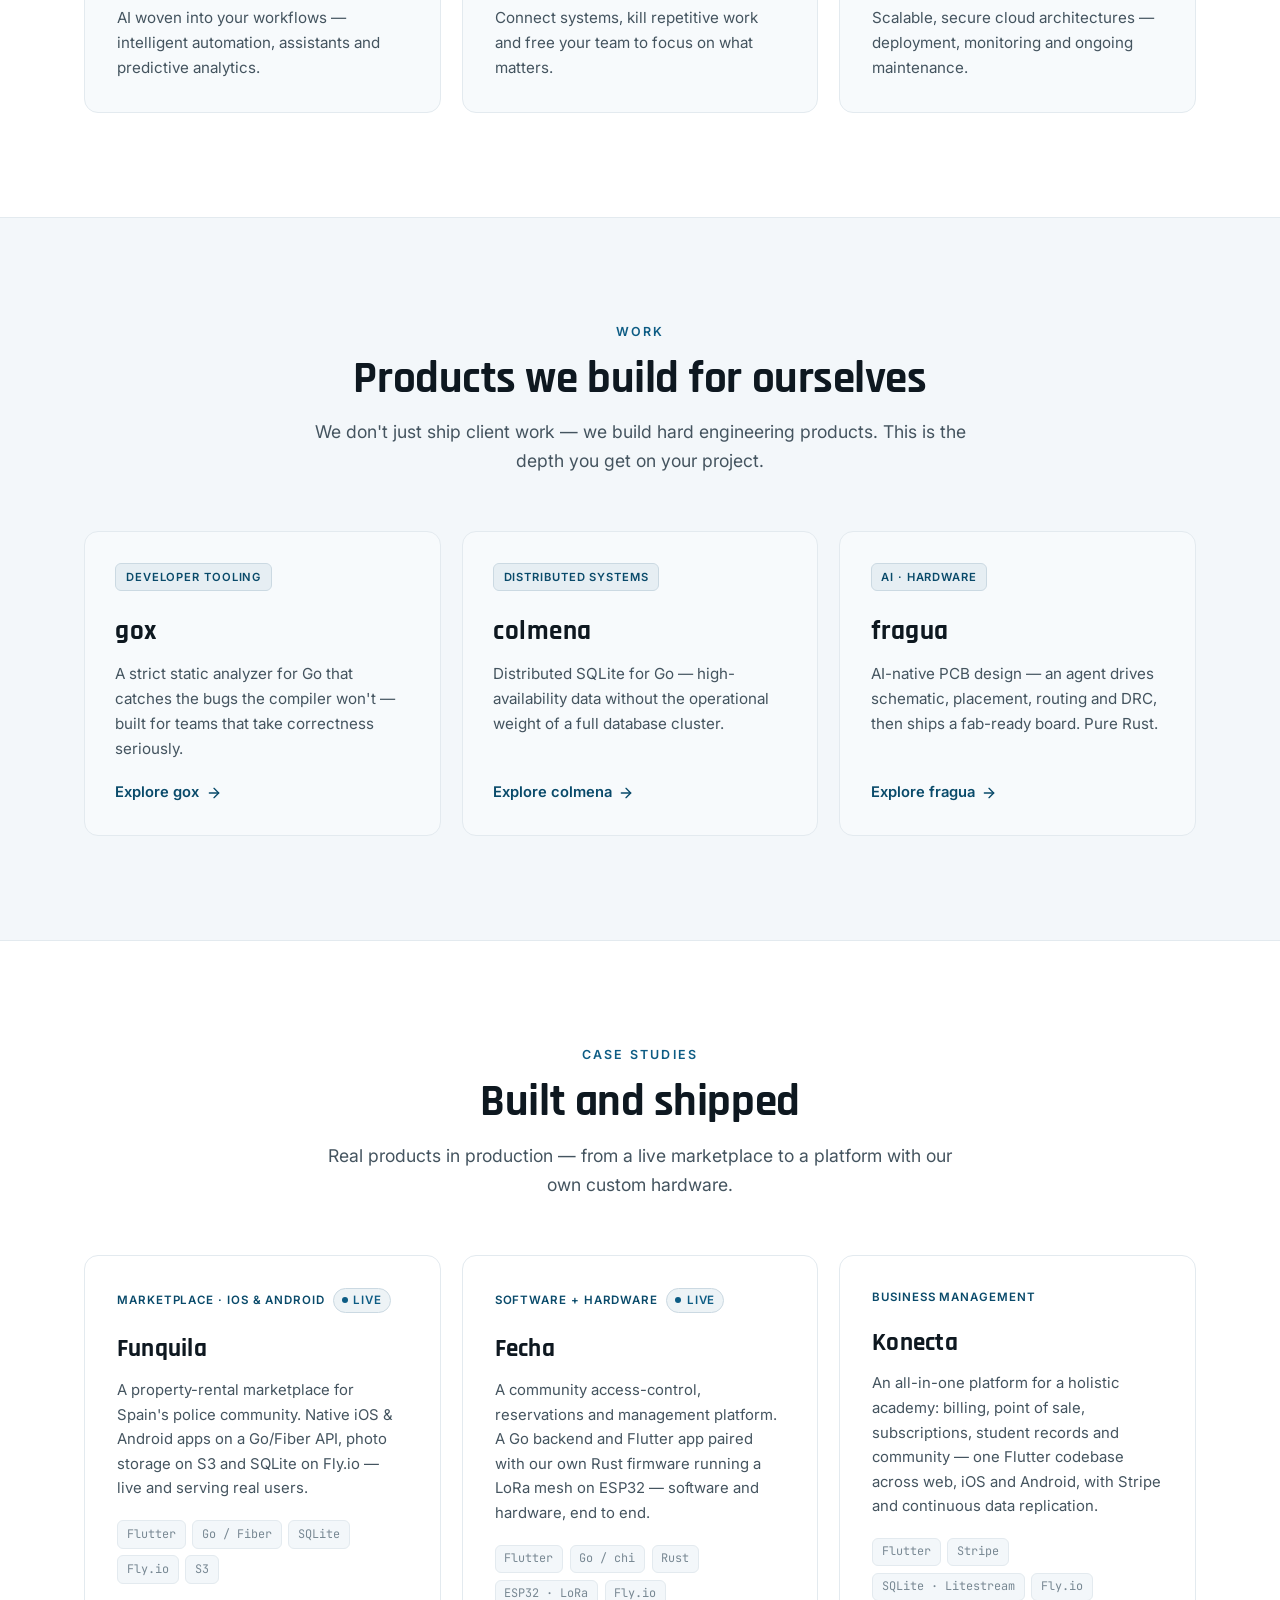
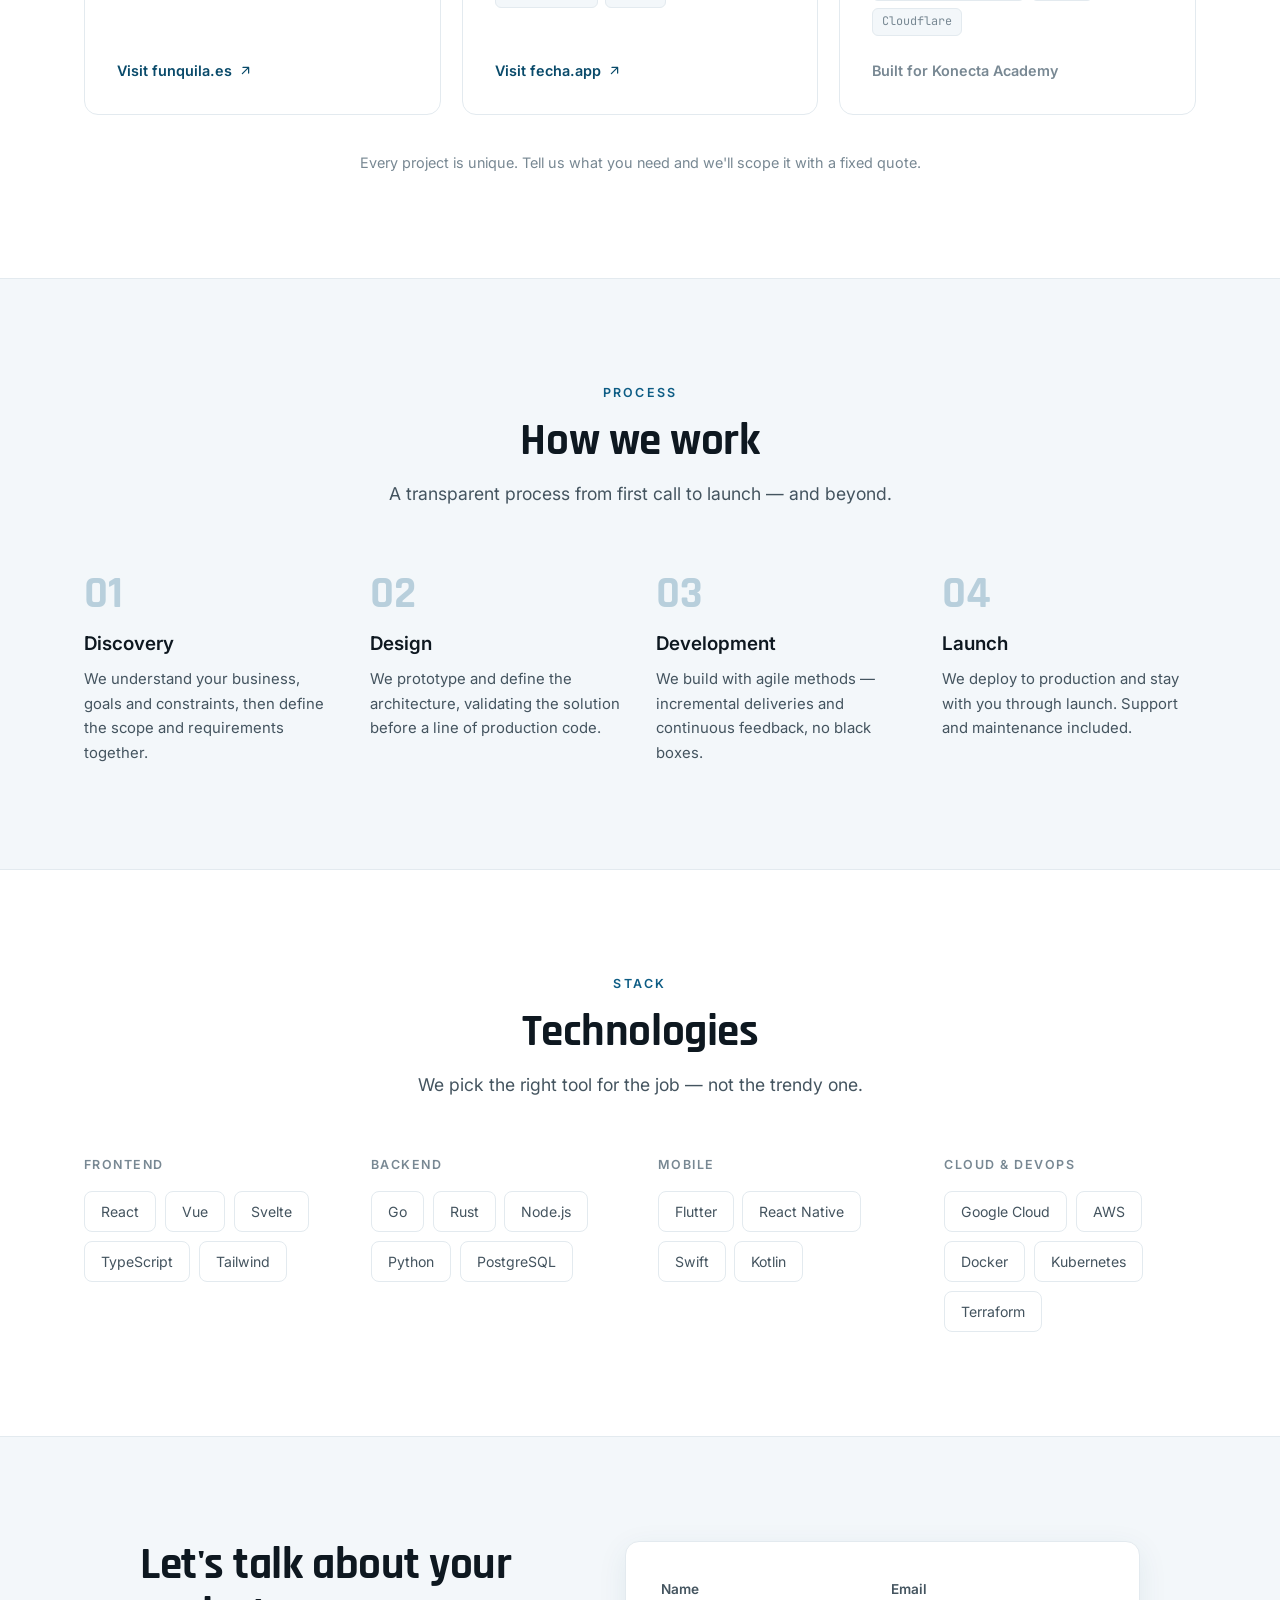
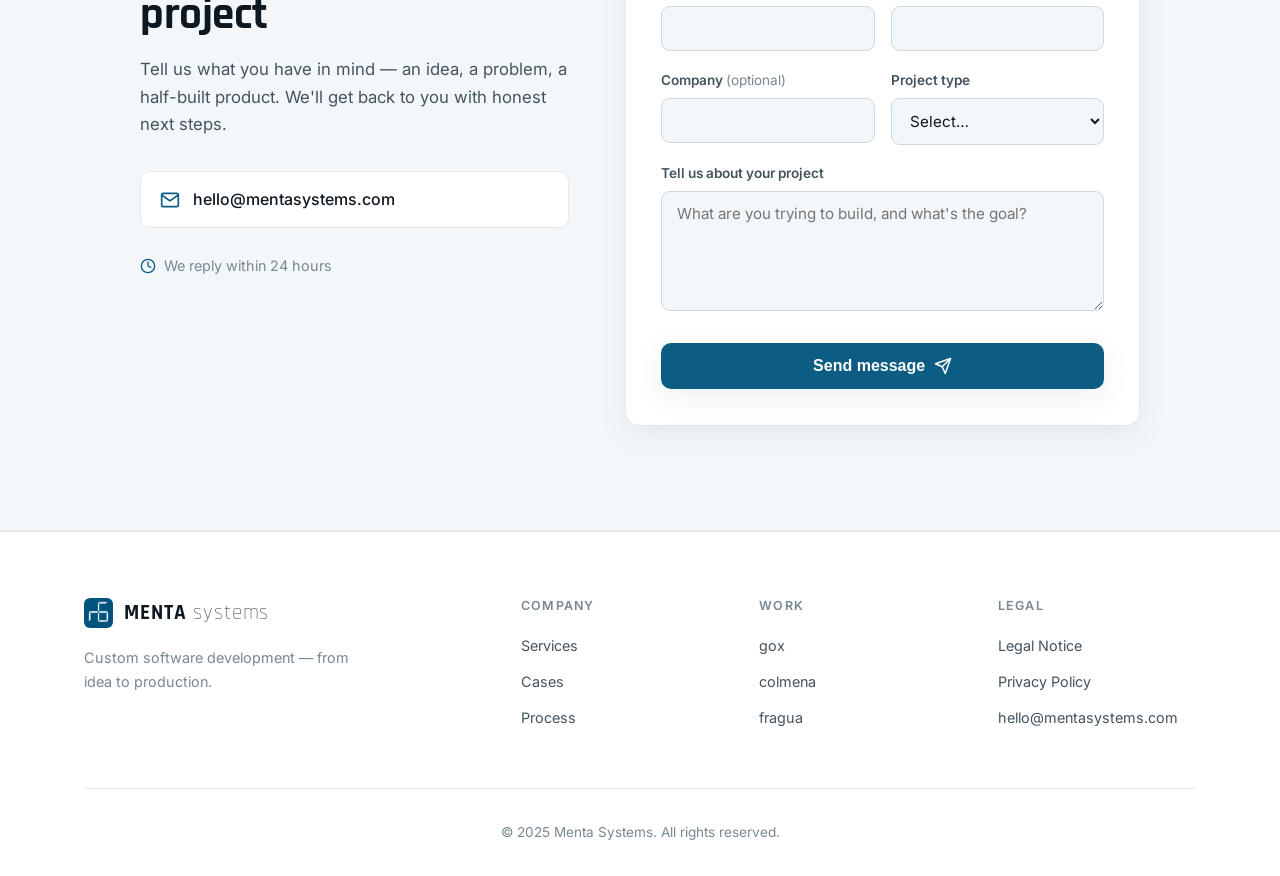
==== commit a406eae4: "Point Fecha case study to fecha.app Use the custom domain https://fecha.app instead of the fly.dev s" ====
--- a/index.html
+++ b/index.html
@@ -572,8 +572,8 @@
                     <h3>Fecha</h3>
                     <p class="blurb" data-i18n="case_fe_d">A community access-control, reservations and management platform. A Go backend and Flutter app paired with our own Rust firmware running a LoRa mesh on ESP32 — software and hardware, end to end.</p>
                     <div class="case-tags"><span>Flutter</span><span>Go / chi</span><span>Rust</span><span>ESP32 · LoRa</span><span>Fly.io</span></div>
-                    <a class="case-link" href="https://fecha.fly.dev" target="_blank" rel="noopener">
-                        <span data-i18n="link_fe">Visit fecha.fly.dev</span>
+                    <a class="case-link" href="https://fecha.app" target="_blank" rel="noopener">
+                        <span data-i18n="link_fe">Visit fecha.app</span>
                         <svg viewBox="0 0 24 24" fill="none" stroke="currentColor" stroke-width="2" stroke-linecap="round" stroke-linejoin="round"><path d="M7 17L17 7M17 7H8M17 7v9"/></svg>
                     </a>
                 </div>
@@ -782,7 +782,7 @@
                 case_fq_meta: 'Marketplace · iOS &amp; Android <span class="live"><span class="dot"></span> Live</span>',
                 case_fq_d: "A property-rental marketplace for Spain's police community. Native iOS &amp; Android apps on a Go/Fiber API, photo storage on S3 and SQLite on Fly.io — live and serving real users.", link_fq: "Visit funquila.es",
                 case_fe_meta: 'Software + Hardware <span class="live"><span class="dot"></span> Live</span>',
-                case_fe_d: "A community access-control, reservations and management platform. A Go backend and Flutter app paired with our own Rust firmware running a LoRa mesh on ESP32 — software and hardware, end to end.", link_fe: "Visit fecha.fly.dev",
+                case_fe_d: "A community access-control, reservations and management platform. A Go backend and Flutter app paired with our own Rust firmware running a LoRa mesh on ESP32 — software and hardware, end to end.", link_fe: "Visit fecha.app",
                 case_ko_meta: "Business management",
                 case_ko_d: "An all-in-one platform for a holistic academy: billing, point of sale, subscriptions, student records and community — one Flutter codebase across web, iOS and Android, with Stripe and continuous data replication.", label_ko: "Built for Konecta Academy",
                 cases_note: "Every project is unique. Tell us what you need and we'll scope it with a fixed quote.",
@@ -825,7 +825,7 @@
                 case_fq_meta: 'Marketplace · iOS y Android <span class="live"><span class="dot"></span> En vivo</span>',
                 case_fq_d: "Un marketplace de alquiler para la comunidad policial de España. Apps nativas iOS y Android sobre una API en Go/Fiber, almacenamiento de fotos en S3 y SQLite en Fly.io — en vivo y con usuarios reales.", link_fq: "Visitar funquila.es",
                 case_fe_meta: 'Software + Hardware <span class="live"><span class="dot"></span> En vivo</span>',
-                case_fe_d: "Una plataforma de control de acceso, reservas y gestión para comunidades. Backend en Go y app Flutter junto a nuestro propio firmware en Rust ejecutando una malla LoRa sobre ESP32 — software y hardware, de extremo a extremo.", link_fe: "Visitar fecha.fly.dev",
+                case_fe_d: "Una plataforma de control de acceso, reservas y gestión para comunidades. Backend en Go y app Flutter junto a nuestro propio firmware en Rust ejecutando una malla LoRa sobre ESP32 — software y hardware, de extremo a extremo.", link_fe: "Visitar fecha.app",
                 case_ko_meta: "Gestión de negocio",
                 case_ko_d: "Una plataforma todo-en-uno para una academia holística: facturación, TPV, suscripciones, fichas de alumnos y comunidad — un único código Flutter en web, iOS y Android, con Stripe y replicación continua de datos.", label_ko: "Hecho para Konecta Academy",
                 cases_note: "Cada proyecto es único. Cuéntanos qué necesitas y lo presupuestamos con precio cerrado.",
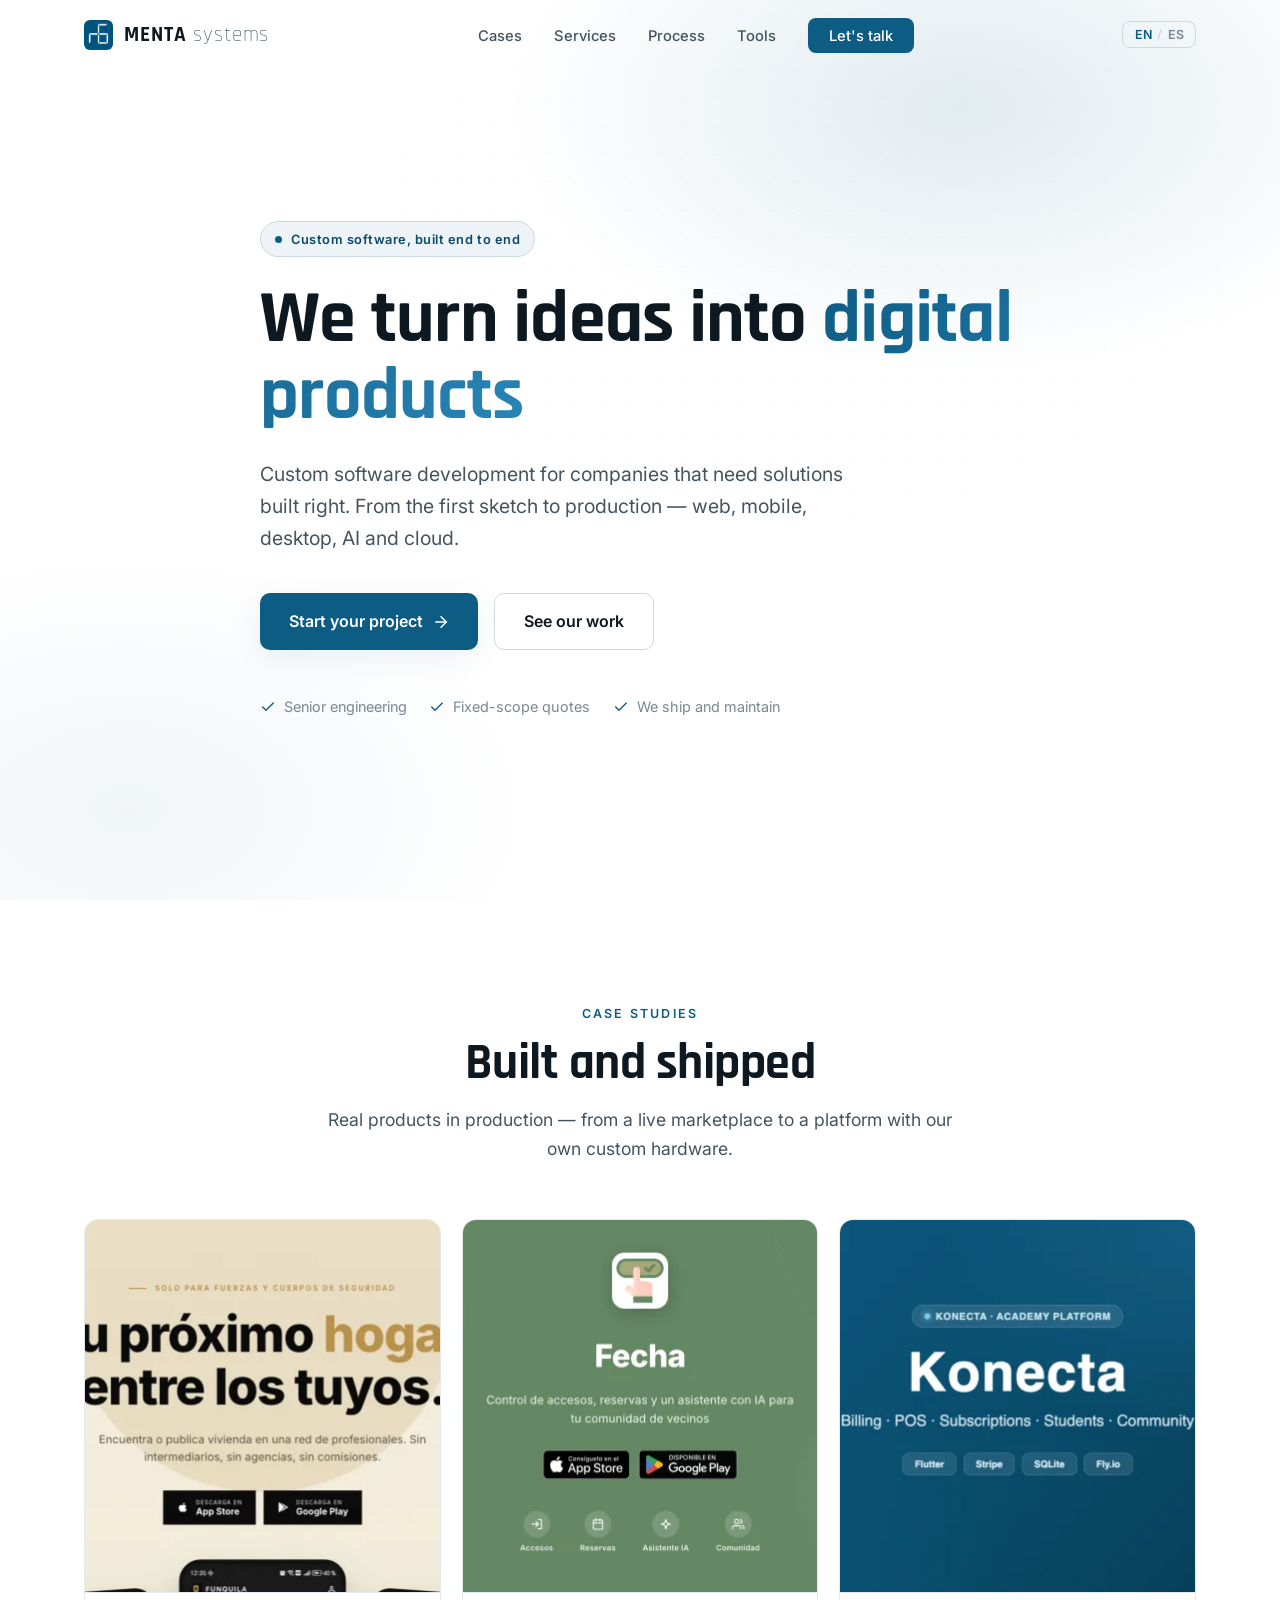
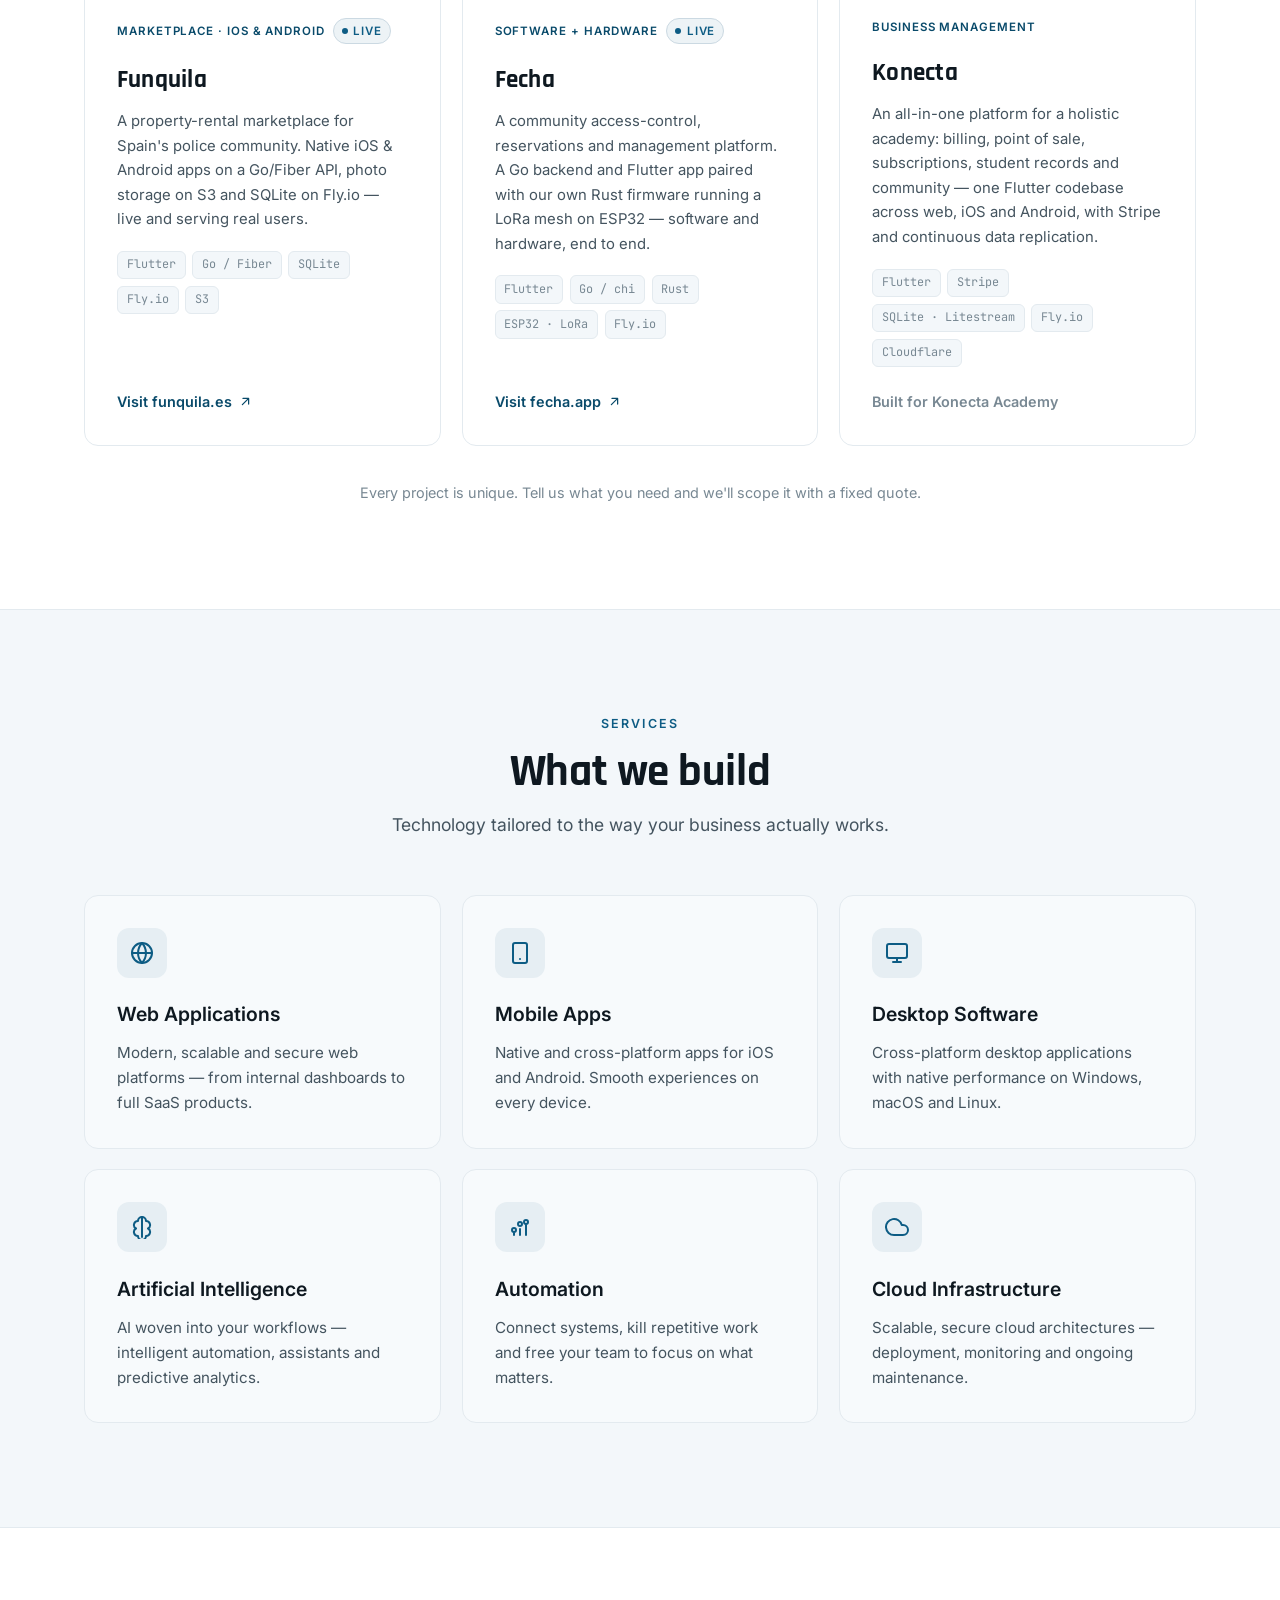
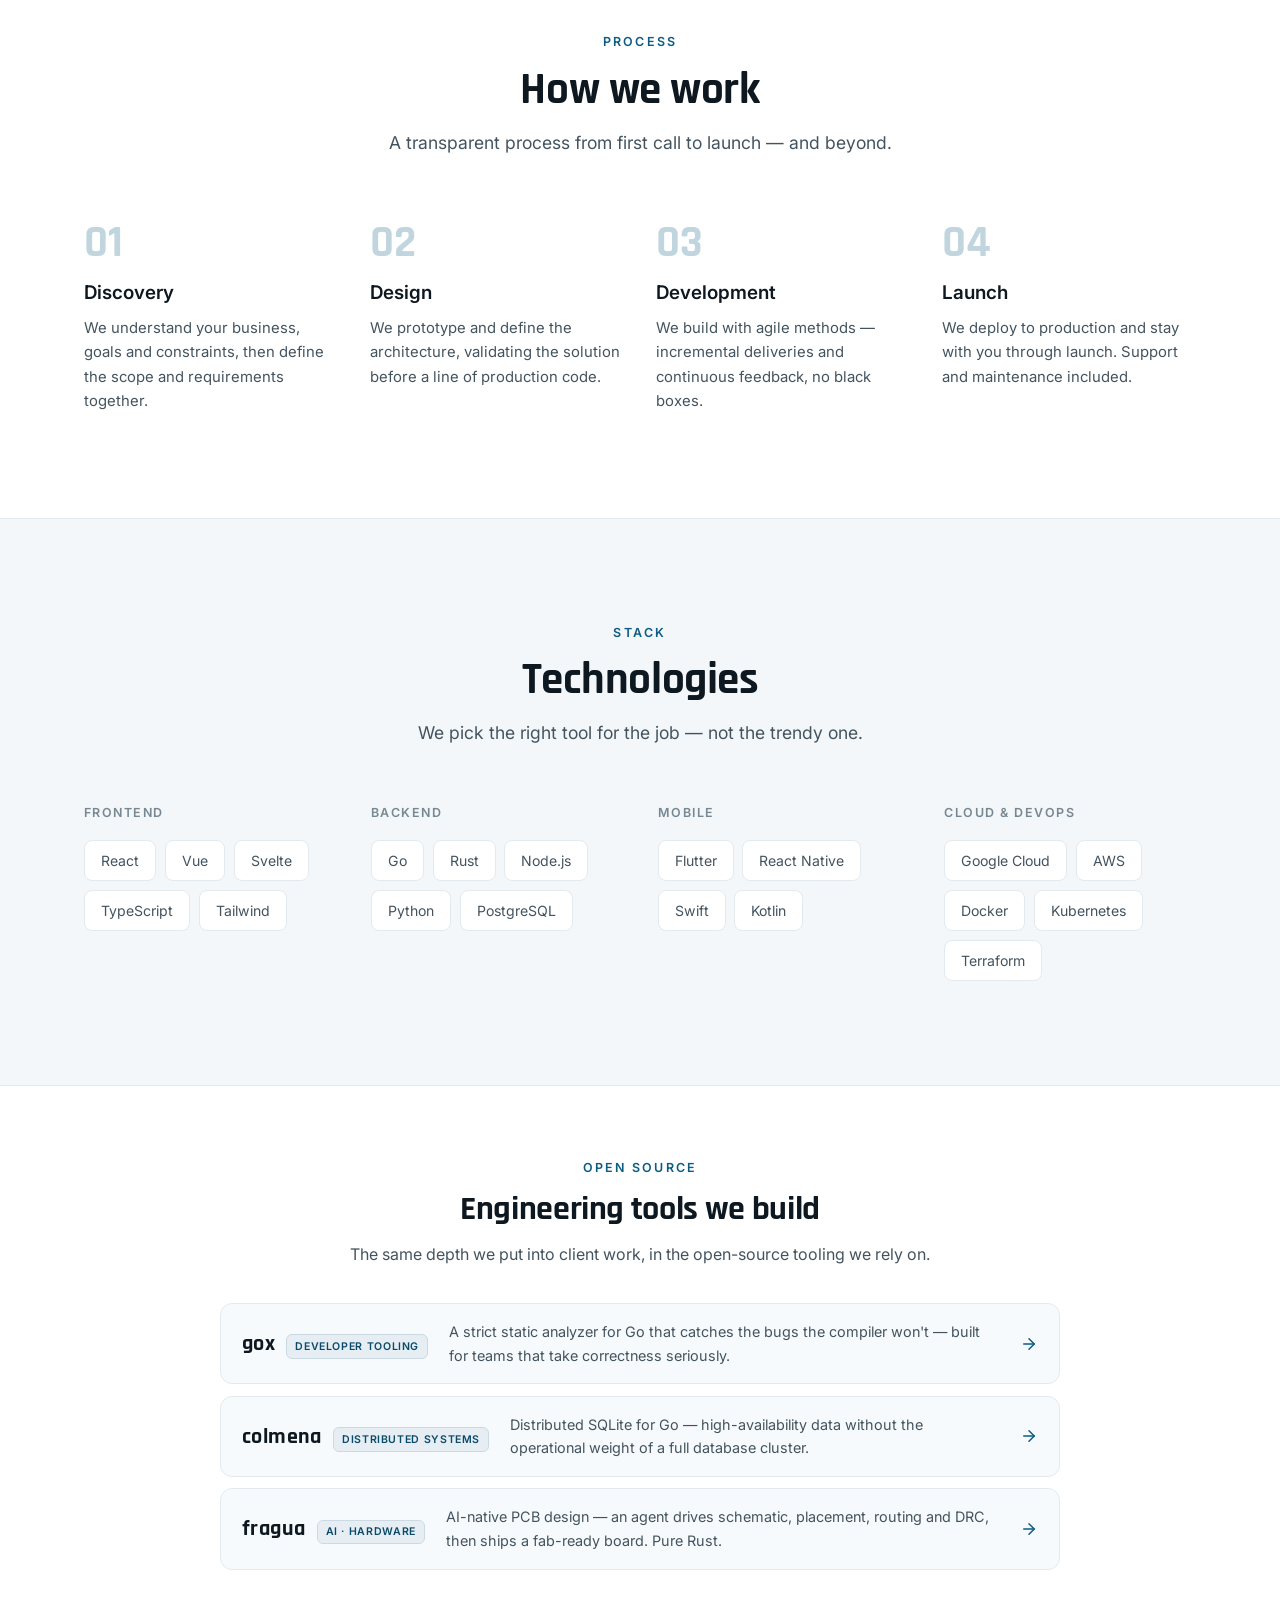
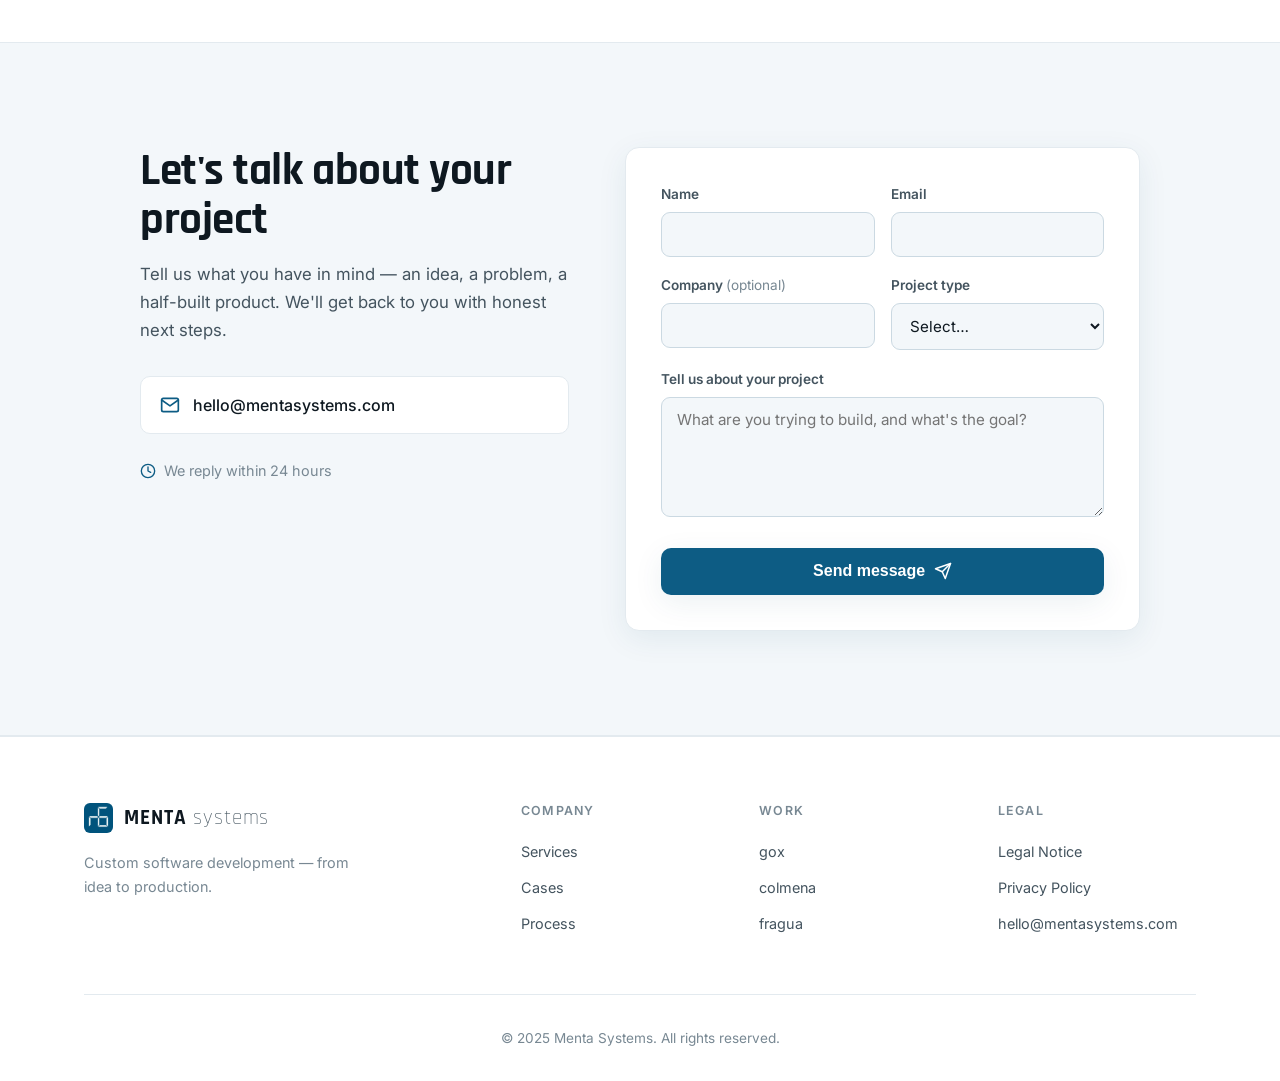
==== commit e33291d9: "Lead landing with case studies and slim the tooling section Move the case-studies section (Funquila," ====
--- a/index.html
+++ b/index.html
@@ -247,10 +247,46 @@
         .solution-card {
             display: flex; flex-direction: column; background: #fff;
             border: 1px solid var(--border); border-radius: var(--radius);
-            padding: 2rem; transition: all 0.3s ease;
-        }
-        .solution-card:hover { border-color: var(--border-strong); transform: translateY(-4px); box-shadow: var(--shadow); }
+            padding: 2rem; transition: all 0.3s ease; overflow: hidden;
+        }
+        .solution-card:hover { border-color: var(--border-strong); transform: translateY(-4px); box-shadow: var(--shadow-lg); }
+        .case-thumb {
+            display: block; width: calc(100% + 4rem); margin: -2rem -2rem 1.6rem;
+            aspect-ratio: 16 / 9; object-fit: cover; object-position: top center;
+            border-bottom: 1px solid var(--border); background: var(--bg-soft);
+        }
         .solutions-note { text-align: center; color: var(--text-muted); font-size: 0.9rem; margin-top: 2.2rem; }
+
+        /* Featured cases — give the projects section more weight */
+        .cases-featured .section-title { font-size: clamp(2.2rem, 4.4vw, 3.1rem); }
+        .cases-featured .solution-card { padding: 0 2rem 2rem; }
+
+        /* ---------- Tools strip (compact, end of page) ---------- */
+        .section-compact { padding: 4.5rem 0; }
+        .section-head-sm { max-width: 620px; margin: 0 auto 2.2rem; text-align: center; }
+        .section-head-sm .section-title { font-size: clamp(1.6rem, 3vw, 2.1rem); }
+        .section-head-sm .section-subtitle { font-size: 1rem; }
+        .tools-list { max-width: 840px; margin: 0 auto; display: flex; flex-direction: column; gap: 0.7rem; }
+        .tool-item {
+            display: grid; grid-template-columns: auto 1fr auto; align-items: center; gap: 1.3rem;
+            background: var(--bg-card); border: 1px solid var(--border); border-radius: 12px;
+            padding: 1rem 1.3rem; transition: all 0.2s ease;
+        }
+        .tool-item:hover { background: #fff; border-color: var(--border-strong); box-shadow: var(--shadow-sm); transform: translateX(2px); }
+        .tool-id { display: flex; align-items: baseline; gap: 0.7rem; }
+        .tool-name { font-family: 'Rajdhani', sans-serif; font-size: 1.35rem; font-weight: 700; letter-spacing: 0.02em; }
+        .tool-tag {
+            font-size: 0.66rem; font-weight: 600; letter-spacing: 0.06em; text-transform: uppercase;
+            color: var(--primary-dark); background: var(--accent-soft); border: 1px solid var(--border-strong);
+            padding: 0.16rem 0.5rem; border-radius: 6px; white-space: nowrap;
+        }
+        .tool-desc { color: var(--text-secondary); font-size: 0.9rem; margin: 0; }
+        .tool-item > svg { width: 18px; height: 18px; color: var(--primary); transition: transform 0.2s ease; flex-shrink: 0; }
+        .tool-item:hover > svg { transform: translateX(3px); }
+        @media (max-width: 680px) {
+            .tool-item { grid-template-columns: 1fr auto; gap: 0.5rem 1rem; }
+            .tool-desc { grid-column: 1 / -1; }
+        }
 
         .case-card .case-meta {
             display: inline-flex; align-items: center; gap: 0.5rem;
@@ -424,10 +460,10 @@
                 <span class="logo-text">MENTA<span class="logo-accent"> systems</span></span>
             </a>
             <ul class="nav-links">
+                <li><a href="#cases" data-i18n="nav_cases">Cases</a></li>
                 <li><a href="#services" data-i18n="nav_services">Services</a></li>
-                <li><a href="#work" data-i18n="nav_work">Work</a></li>
-                <li><a href="#cases" data-i18n="nav_cases">Cases</a></li>
                 <li><a href="#process" data-i18n="nav_process">Process</a></li>
+                <li><a href="#work" data-i18n="nav_work">Tools</a></li>
                 <li><a href="#contact" class="nav-cta" data-i18n="nav_cta">Let's talk</a></li>
             </ul>
             <div class="nav-right">
@@ -454,7 +490,7 @@
                         <span data-i18n="btn_start">Start your project</span>
                         <svg viewBox="0 0 24 24" fill="none" stroke="currentColor" stroke-width="2" stroke-linecap="round" stroke-linejoin="round"><line x1="5" y1="12" x2="19" y2="12"/><polyline points="12 5 19 12 12 19"/></svg>
                     </a>
-                    <a href="#work" class="btn btn-secondary" data-i18n="btn_seework">See our work</a>
+                    <a href="#cases" class="btn btn-secondary" data-i18n="btn_seework">See our work</a>
                 </div>
                 <div class="hero-trust">
                     <span class="item"><svg viewBox="0 0 24 24" fill="none" stroke="currentColor" stroke-width="2" stroke-linecap="round" stroke-linejoin="round"><polyline points="20 6 9 17 4 12"/></svg> <span data-i18n="trust_1">Senior engineering</span></span>
@@ -465,91 +501,7 @@
         </div>
     </header>
 
-    <section id="services">
-        <div class="container">
-            <div class="section-head reveal">
-                <div class="section-tag" data-i18n="tag_services">Services</div>
-                <h2 class="section-title" data-i18n="services_title">What we build</h2>
-                <p class="section-subtitle" data-i18n="services_sub">Technology tailored to the way your business actually works.</p>
-            </div>
-            <div class="services-grid">
-                <div class="service-card reveal">
-                    <div class="service-icon">
-                        <svg viewBox="0 0 24 24" fill="none" stroke="currentColor" stroke-width="2" stroke-linecap="round" stroke-linejoin="round"><circle cx="12" cy="12" r="10"/><line x1="2" y1="12" x2="22" y2="12"/><path d="M12 2a15.3 15.3 0 0 1 4 10 15.3 15.3 0 0 1-4 10 15.3 15.3 0 0 1-4-10 15.3 15.3 0 0 1 4-10z"/></svg>
-                    </div>
-                    <h3 data-i18n="svc_web_t">Web Applications</h3>
-                    <p data-i18n="svc_web_d">Modern, scalable and secure web platforms — from internal dashboards to full SaaS products.</p>
-                </div>
-                <div class="service-card reveal">
-                    <div class="service-icon">
-                        <svg viewBox="0 0 24 24" fill="none" stroke="currentColor" stroke-width="2" stroke-linecap="round" stroke-linejoin="round"><rect x="5" y="2" width="14" height="20" rx="2" ry="2"/><line x1="12" y1="18" x2="12.01" y2="18"/></svg>
-                    </div>
-                    <h3 data-i18n="svc_mobile_t">Mobile Apps</h3>
-                    <p data-i18n="svc_mobile_d">Native and cross-platform apps for iOS and Android. Smooth experiences on every device.</p>
-                </div>
-                <div class="service-card reveal">
-                    <div class="service-icon">
-                        <svg viewBox="0 0 24 24" fill="none" stroke="currentColor" stroke-width="2" stroke-linecap="round" stroke-linejoin="round"><rect x="2" y="3" width="20" height="14" rx="2" ry="2"/><line x1="8" y1="21" x2="16" y2="21"/><line x1="12" y1="17" x2="12" y2="21"/></svg>
-                    </div>
-                    <h3 data-i18n="svc_desktop_t">Desktop Software</h3>
-                    <p data-i18n="svc_desktop_d">Cross-platform desktop applications with native performance on Windows, macOS and Linux.</p>
-                </div>
-                <div class="service-card reveal">
-                    <div class="service-icon">
-                        <svg viewBox="0 0 24 24" fill="none" stroke="currentColor" stroke-width="2" stroke-linecap="round" stroke-linejoin="round"><path d="M12 2a4 4 0 0 0-4 4 4 4 0 0 0-2 7.5 4 4 0 0 0 2 7.5 4 4 0 0 0 8 0 4 4 0 0 0 2-7.5A4 4 0 0 0 16 6a4 4 0 0 0-4-4z"/><path d="M12 2v20"/></svg>
-                    </div>
-                    <h3 data-i18n="svc_ai_t">Artificial Intelligence</h3>
-                    <p data-i18n="svc_ai_d">AI woven into your workflows — intelligent automation, assistants and predictive analytics.</p>
-                </div>
-                <div class="service-card reveal">
-                    <div class="service-icon">
-                        <svg viewBox="0 0 24 24" fill="none" stroke="currentColor" stroke-width="2" stroke-linecap="round" stroke-linejoin="round"><path d="M12 20v-6M6 20v-2M18 20v-10"/><circle cx="12" cy="9" r="2"/><circle cx="6" cy="15" r="2"/><circle cx="18" cy="7" r="2"/></svg>
-                    </div>
-                    <h3 data-i18n="svc_auto_t">Automation</h3>
-                    <p data-i18n="svc_auto_d">Connect systems, kill repetitive work and free your team to focus on what matters.</p>
-                </div>
-                <div class="service-card reveal">
-                    <div class="service-icon">
-                        <svg viewBox="0 0 24 24" fill="none" stroke="currentColor" stroke-width="2" stroke-linecap="round" stroke-linejoin="round"><path d="M18 10h-1.26A8 8 0 1 0 9 20h9a5 5 0 0 0 0-10z"/></svg>
-                    </div>
-                    <h3 data-i18n="svc_cloud_t">Cloud Infrastructure</h3>
-                    <p data-i18n="svc_cloud_d">Scalable, secure cloud architectures — deployment, monitoring and ongoing maintenance.</p>
-                </div>
-            </div>
-        </div>
-    </section>
-
-    <section id="work" class="section-soft">
-        <div class="container">
-            <div class="section-head reveal">
-                <div class="section-tag" data-i18n="tag_work">Work</div>
-                <h2 class="section-title" data-i18n="work_title">Products we build for ourselves</h2>
-                <p class="section-subtitle" data-i18n="work_sub">We don't just ship client work — we build hard engineering products. This is the depth you get on your project.</p>
-            </div>
-            <div class="work-grid">
-                <a class="work-card reveal" href="/gox">
-                    <span class="work-badge" data-i18n="badge_tooling">Developer tooling</span>
-                    <div class="work-name">gox</div>
-                    <p data-i18n="work_gox_d">A strict static analyzer for Go that catches the bugs the compiler won't — built for teams that take correctness seriously.</p>
-                    <span class="work-link"><span data-i18n="link_gox">Explore gox</span> <svg viewBox="0 0 24 24" fill="none" stroke="currentColor" stroke-width="2" stroke-linecap="round" stroke-linejoin="round"><line x1="5" y1="12" x2="19" y2="12"/><polyline points="12 5 19 12 12 19"/></svg></span>
-                </a>
-                <a class="work-card reveal" href="/colmena">
-                    <span class="work-badge" data-i18n="badge_distsys">Distributed systems</span>
-                    <div class="work-name">colmena</div>
-                    <p data-i18n="work_colmena_d">Distributed SQLite for Go — high-availability data without the operational weight of a full database cluster.</p>
-                    <span class="work-link"><span data-i18n="link_colmena">Explore colmena</span> <svg viewBox="0 0 24 24" fill="none" stroke="currentColor" stroke-width="2" stroke-linecap="round" stroke-linejoin="round"><line x1="5" y1="12" x2="19" y2="12"/><polyline points="12 5 19 12 12 19"/></svg></span>
-                </a>
-                <a class="work-card reveal" href="/fragua">
-                    <span class="work-badge" data-i18n="badge_aihw">AI · Hardware</span>
-                    <div class="work-name">fragua</div>
-                    <p data-i18n="work_fragua_d">AI-native PCB design — an agent drives schematic, placement, routing and DRC, then ships a fab-ready board. Pure Rust.</p>
-                    <span class="work-link"><span data-i18n="link_fragua">Explore fragua</span> <svg viewBox="0 0 24 24" fill="none" stroke="currentColor" stroke-width="2" stroke-linecap="round" stroke-linejoin="round"><line x1="5" y1="12" x2="19" y2="12"/><polyline points="12 5 19 12 12 19"/></svg></span>
-                </a>
-            </div>
-        </div>
-    </section>
-
-    <section id="cases">
+    <section id="cases" class="cases-featured">
         <div class="container">
             <div class="section-head reveal">
                 <div class="section-tag" data-i18n="tag_cases">Case studies</div>
@@ -558,6 +510,7 @@
             </div>
             <div class="solutions-grid">
                 <div class="solution-card case-card reveal">
+                    <img class="case-thumb" src="case-funquila.webp" alt="Funquila app landing" loading="lazy" width="720" height="405">
                     <span class="case-meta" data-i18n="case_fq_meta">Marketplace · iOS &amp; Android <span class="live"><span class="dot"></span> Live</span></span>
                     <h3>Funquila</h3>
                     <p class="blurb" data-i18n="case_fq_d">A property-rental marketplace for Spain's police community. Native iOS &amp; Android apps on a Go/Fiber API, photo storage on S3 and SQLite on Fly.io — live and serving real users.</p>
@@ -568,6 +521,7 @@
                     </a>
                 </div>
                 <div class="solution-card case-card reveal">
+                    <img class="case-thumb" src="case-fecha.webp" alt="Fecha platform landing" loading="lazy" width="720" height="405">
                     <span class="case-meta" data-i18n="case_fe_meta">Software + Hardware <span class="live"><span class="dot"></span> Live</span></span>
                     <h3>Fecha</h3>
                     <p class="blurb" data-i18n="case_fe_d">A community access-control, reservations and management platform. A Go backend and Flutter app paired with our own Rust firmware running a LoRa mesh on ESP32 — software and hardware, end to end.</p>
@@ -578,6 +532,7 @@
                     </a>
                 </div>
                 <div class="solution-card case-card reveal">
+                    <img class="case-thumb" src="case-konecta.webp" alt="Konecta Academy platform" loading="lazy" width="720" height="405">
                     <span class="case-meta" data-i18n="case_ko_meta">Business management</span>
                     <h3>Konecta</h3>
                     <p class="blurb" data-i18n="case_ko_d">An all-in-one platform for a holistic academy: billing, point of sale, subscriptions, student records and community — one Flutter codebase across web, iOS and Android, with Stripe and continuous data replication.</p>
@@ -589,7 +544,61 @@
         </div>
     </section>
 
-    <section id="process" class="section-soft">
+    <section id="services" class="section-soft">
+        <div class="container">
+            <div class="section-head reveal">
+                <div class="section-tag" data-i18n="tag_services">Services</div>
+                <h2 class="section-title" data-i18n="services_title">What we build</h2>
+                <p class="section-subtitle" data-i18n="services_sub">Technology tailored to the way your business actually works.</p>
+            </div>
+            <div class="services-grid">
+                <div class="service-card reveal">
+                    <div class="service-icon">
+                        <svg viewBox="0 0 24 24" fill="none" stroke="currentColor" stroke-width="2" stroke-linecap="round" stroke-linejoin="round"><circle cx="12" cy="12" r="10"/><line x1="2" y1="12" x2="22" y2="12"/><path d="M12 2a15.3 15.3 0 0 1 4 10 15.3 15.3 0 0 1-4 10 15.3 15.3 0 0 1-4-10 15.3 15.3 0 0 1 4-10z"/></svg>
+                    </div>
+                    <h3 data-i18n="svc_web_t">Web Applications</h3>
+                    <p data-i18n="svc_web_d">Modern, scalable and secure web platforms — from internal dashboards to full SaaS products.</p>
+                </div>
+                <div class="service-card reveal">
+                    <div class="service-icon">
+                        <svg viewBox="0 0 24 24" fill="none" stroke="currentColor" stroke-width="2" stroke-linecap="round" stroke-linejoin="round"><rect x="5" y="2" width="14" height="20" rx="2" ry="2"/><line x1="12" y1="18" x2="12.01" y2="18"/></svg>
+                    </div>
+                    <h3 data-i18n="svc_mobile_t">Mobile Apps</h3>
+                    <p data-i18n="svc_mobile_d">Native and cross-platform apps for iOS and Android. Smooth experiences on every device.</p>
+                </div>
+                <div class="service-card reveal">
+                    <div class="service-icon">
+                        <svg viewBox="0 0 24 24" fill="none" stroke="currentColor" stroke-width="2" stroke-linecap="round" stroke-linejoin="round"><rect x="2" y="3" width="20" height="14" rx="2" ry="2"/><line x1="8" y1="21" x2="16" y2="21"/><line x1="12" y1="17" x2="12" y2="21"/></svg>
+                    </div>
+                    <h3 data-i18n="svc_desktop_t">Desktop Software</h3>
+                    <p data-i18n="svc_desktop_d">Cross-platform desktop applications with native performance on Windows, macOS and Linux.</p>
+                </div>
+                <div class="service-card reveal">
+                    <div class="service-icon">
+                        <svg viewBox="0 0 24 24" fill="none" stroke="currentColor" stroke-width="2" stroke-linecap="round" stroke-linejoin="round"><path d="M12 2a4 4 0 0 0-4 4 4 4 0 0 0-2 7.5 4 4 0 0 0 2 7.5 4 4 0 0 0 8 0 4 4 0 0 0 2-7.5A4 4 0 0 0 16 6a4 4 0 0 0-4-4z"/><path d="M12 2v20"/></svg>
+                    </div>
+                    <h3 data-i18n="svc_ai_t">Artificial Intelligence</h3>
+                    <p data-i18n="svc_ai_d">AI woven into your workflows — intelligent automation, assistants and predictive analytics.</p>
+                </div>
+                <div class="service-card reveal">
+                    <div class="service-icon">
+                        <svg viewBox="0 0 24 24" fill="none" stroke="currentColor" stroke-width="2" stroke-linecap="round" stroke-linejoin="round"><path d="M12 20v-6M6 20v-2M18 20v-10"/><circle cx="12" cy="9" r="2"/><circle cx="6" cy="15" r="2"/><circle cx="18" cy="7" r="2"/></svg>
+                    </div>
+                    <h3 data-i18n="svc_auto_t">Automation</h3>
+                    <p data-i18n="svc_auto_d">Connect systems, kill repetitive work and free your team to focus on what matters.</p>
+                </div>
+                <div class="service-card reveal">
+                    <div class="service-icon">
+                        <svg viewBox="0 0 24 24" fill="none" stroke="currentColor" stroke-width="2" stroke-linecap="round" stroke-linejoin="round"><path d="M18 10h-1.26A8 8 0 1 0 9 20h9a5 5 0 0 0 0-10z"/></svg>
+                    </div>
+                    <h3 data-i18n="svc_cloud_t">Cloud Infrastructure</h3>
+                    <p data-i18n="svc_cloud_d">Scalable, secure cloud architectures — deployment, monitoring and ongoing maintenance.</p>
+                </div>
+            </div>
+        </div>
+    </section>
+
+    <section id="process">
         <div class="container">
             <div class="section-head reveal">
                 <div class="section-tag" data-i18n="tag_process">Process</div>
@@ -621,7 +630,7 @@
         </div>
     </section>
 
-    <section id="tech">
+    <section id="tech" class="section-soft">
         <div class="container">
             <div class="section-head reveal">
                 <div class="section-tag" data-i18n="tag_stack">Stack</div>
@@ -645,6 +654,33 @@
                     <h4 data-i18n="tech_cloud">Cloud &amp; DevOps</h4>
                     <div class="tech-tags"><span>Google Cloud</span><span>AWS</span><span>Docker</span><span>Kubernetes</span><span>Terraform</span></div>
                 </div>
+            </div>
+        </div>
+    </section>
+
+    <section id="work" class="section-compact">
+        <div class="container">
+            <div class="section-head-sm reveal">
+                <div class="section-tag" data-i18n="tag_work">Open source</div>
+                <h2 class="section-title" data-i18n="work_title">Engineering tools we build</h2>
+                <p class="section-subtitle" data-i18n="work_sub">The same depth we put into client work, in the open-source tooling we rely on.</p>
+            </div>
+            <div class="tools-list">
+                <a class="tool-item reveal" href="/gox">
+                    <span class="tool-id"><span class="tool-name">gox</span><span class="tool-tag" data-i18n="badge_tooling">Developer tooling</span></span>
+                    <p class="tool-desc" data-i18n="work_gox_d">A strict static analyzer for Go that catches the bugs the compiler won't — built for teams that take correctness seriously.</p>
+                    <svg viewBox="0 0 24 24" fill="none" stroke="currentColor" stroke-width="2" stroke-linecap="round" stroke-linejoin="round"><line x1="5" y1="12" x2="19" y2="12"/><polyline points="12 5 19 12 12 19"/></svg>
+                </a>
+                <a class="tool-item reveal" href="/colmena">
+                    <span class="tool-id"><span class="tool-name">colmena</span><span class="tool-tag" data-i18n="badge_distsys">Distributed systems</span></span>
+                    <p class="tool-desc" data-i18n="work_colmena_d">Distributed SQLite for Go — high-availability data without the operational weight of a full database cluster.</p>
+                    <svg viewBox="0 0 24 24" fill="none" stroke="currentColor" stroke-width="2" stroke-linecap="round" stroke-linejoin="round"><line x1="5" y1="12" x2="19" y2="12"/><polyline points="12 5 19 12 12 19"/></svg>
+                </a>
+                <a class="tool-item reveal" href="/fragua">
+                    <span class="tool-id"><span class="tool-name">fragua</span><span class="tool-tag" data-i18n="badge_aihw">AI · Hardware</span></span>
+                    <p class="tool-desc" data-i18n="work_fragua_d">AI-native PCB design — an agent drives schematic, placement, routing and DRC, then ships a fab-ready board. Pure Rust.</p>
+                    <svg viewBox="0 0 24 24" fill="none" stroke="currentColor" stroke-width="2" stroke-linecap="round" stroke-linejoin="round"><line x1="5" y1="12" x2="19" y2="12"/><polyline points="12 5 19 12 12 19"/></svg>
+                </a>
             </div>
         </div>
     </section>
@@ -761,7 +797,7 @@
         const I18N = {
             en: {
                 __title: "Menta Systems — Custom Software Development",
-                nav_services: "Services", nav_work: "Work", nav_cases: "Cases", nav_process: "Process", nav_cta: "Let's talk",
+                nav_services: "Services", nav_work: "Tools", nav_cases: "Cases", nav_process: "Process", nav_cta: "Let's talk",
                 hero_eyebrow: "Custom software, built end to end",
                 hero_h1: 'We turn ideas into <span class="highlight">digital products</span>',
                 hero_sub: "Custom software development for companies that need solutions built right. From the first sketch to production — web, mobile, desktop, AI and cloud.",
@@ -774,7 +810,7 @@
                 svc_ai_t: "Artificial Intelligence", svc_ai_d: "AI woven into your workflows — intelligent automation, assistants and predictive analytics.",
                 svc_auto_t: "Automation", svc_auto_d: "Connect systems, kill repetitive work and free your team to focus on what matters.",
                 svc_cloud_t: "Cloud Infrastructure", svc_cloud_d: "Scalable, secure cloud architectures — deployment, monitoring and ongoing maintenance.",
-                tag_work: "Work", work_title: "Products we build for ourselves", work_sub: "We don't just ship client work — we build hard engineering products. This is the depth you get on your project.",
+                tag_work: "Open source", work_title: "Engineering tools we build", work_sub: "The same depth we put into client work, in the open-source tooling we rely on.",
                 badge_tooling: "Developer tooling", work_gox_d: "A strict static analyzer for Go that catches the bugs the compiler won't — built for teams that take correctness seriously.", link_gox: "Explore gox",
                 badge_distsys: "Distributed systems", work_colmena_d: "Distributed SQLite for Go — high-availability data without the operational weight of a full database cluster.", link_colmena: "Explore colmena",
                 badge_aihw: "AI · Hardware", work_fragua_d: "AI-native PCB design — an agent drives schematic, placement, routing and DRC, then ships a fab-ready board. Pure Rust.", link_fragua: "Explore fragua",
@@ -804,7 +840,7 @@
             },
             es: {
                 __title: "Menta Systems — Desarrollo de Software a Medida",
-                nav_services: "Servicios", nav_work: "Productos", nav_cases: "Casos", nav_process: "Proceso", nav_cta: "Hablemos",
+                nav_services: "Servicios", nav_work: "Herramientas", nav_cases: "Casos", nav_process: "Proceso", nav_cta: "Hablemos",
                 hero_eyebrow: "Software a medida, de principio a fin",
                 hero_h1: 'Convertimos ideas en <span class="highlight">productos digitales</span>',
                 hero_sub: "Desarrollo de software a medida para empresas que necesitan soluciones bien hechas. Desde el primer boceto hasta producción — web, móvil, escritorio, IA y cloud.",
@@ -817,7 +853,7 @@
                 svc_ai_t: "Inteligencia Artificial", svc_ai_d: "IA integrada en tus procesos — automatización inteligente, asistentes y análisis predictivo.",
                 svc_auto_t: "Automatización", svc_auto_d: "Conectamos sistemas, eliminamos el trabajo repetitivo y liberamos a tu equipo para lo que importa.",
                 svc_cloud_t: "Infraestructura Cloud", svc_cloud_d: "Arquitecturas cloud escalables y seguras — despliegue, monitorización y mantenimiento continuo.",
-                tag_work: "Productos", work_title: "Productos que construimos para nosotros", work_sub: "No solo entregamos trabajo de cliente — construimos productos de ingeniería exigente. Esa es la profundidad que tendrás en tu proyecto.",
+                tag_work: "Open source", work_title: "Herramientas que construimos", work_sub: "La misma exigencia que ponemos en los proyectos de cliente, en las herramientas open source que usamos.",
                 badge_tooling: "Herramientas dev", work_gox_d: "Un analizador estático estricto para Go que detecta los bugs que el compilador no ve — para equipos que se toman en serio la corrección.", link_gox: "Explorar gox",
                 badge_distsys: "Sistemas distribuidos", work_colmena_d: "SQLite distribuido para Go — alta disponibilidad de datos sin el peso operativo de un clúster de base de datos completo.", link_colmena: "Explorar colmena",
                 badge_aihw: "IA · Hardware", work_fragua_d: "Diseño de PCB nativo con IA — un agente dirige esquemático, posicionado, ruteo y DRC, y entrega una placa lista para fabricar. Rust puro.", link_fragua: "Explorar fragua",
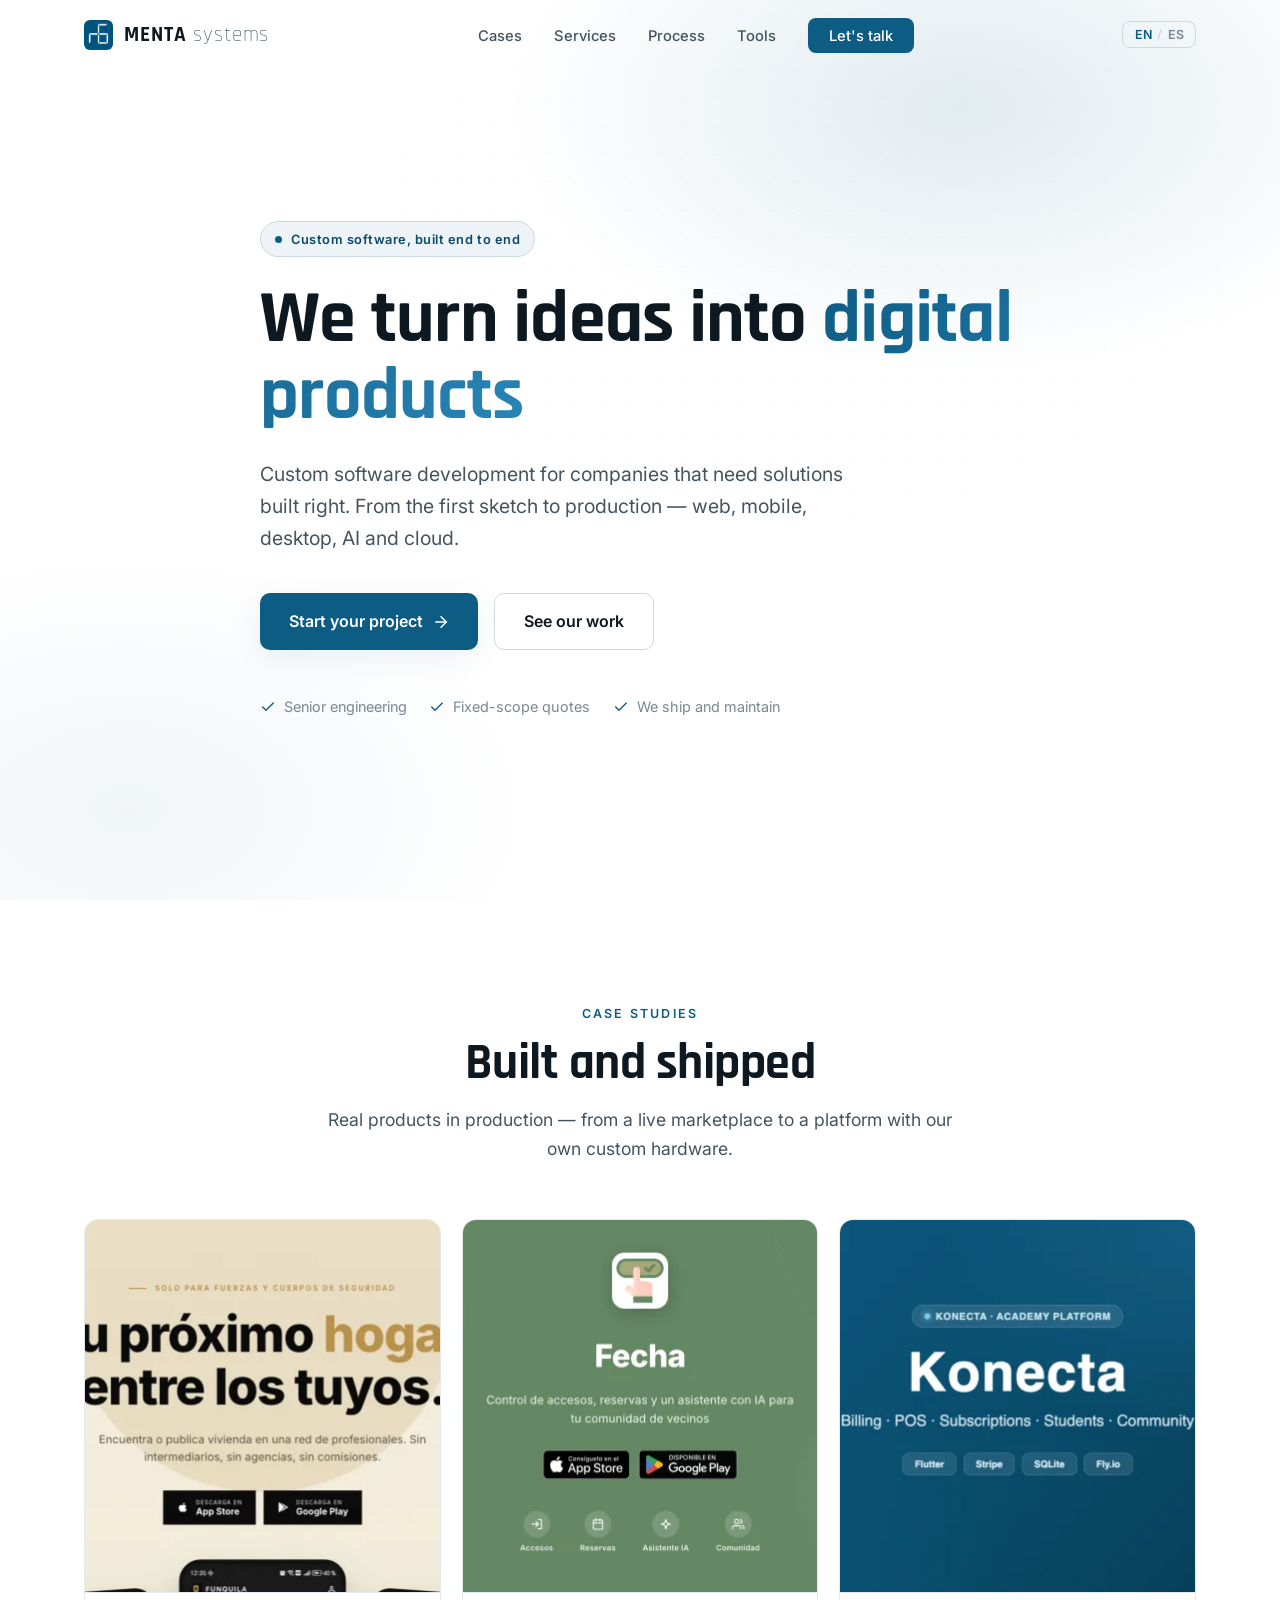
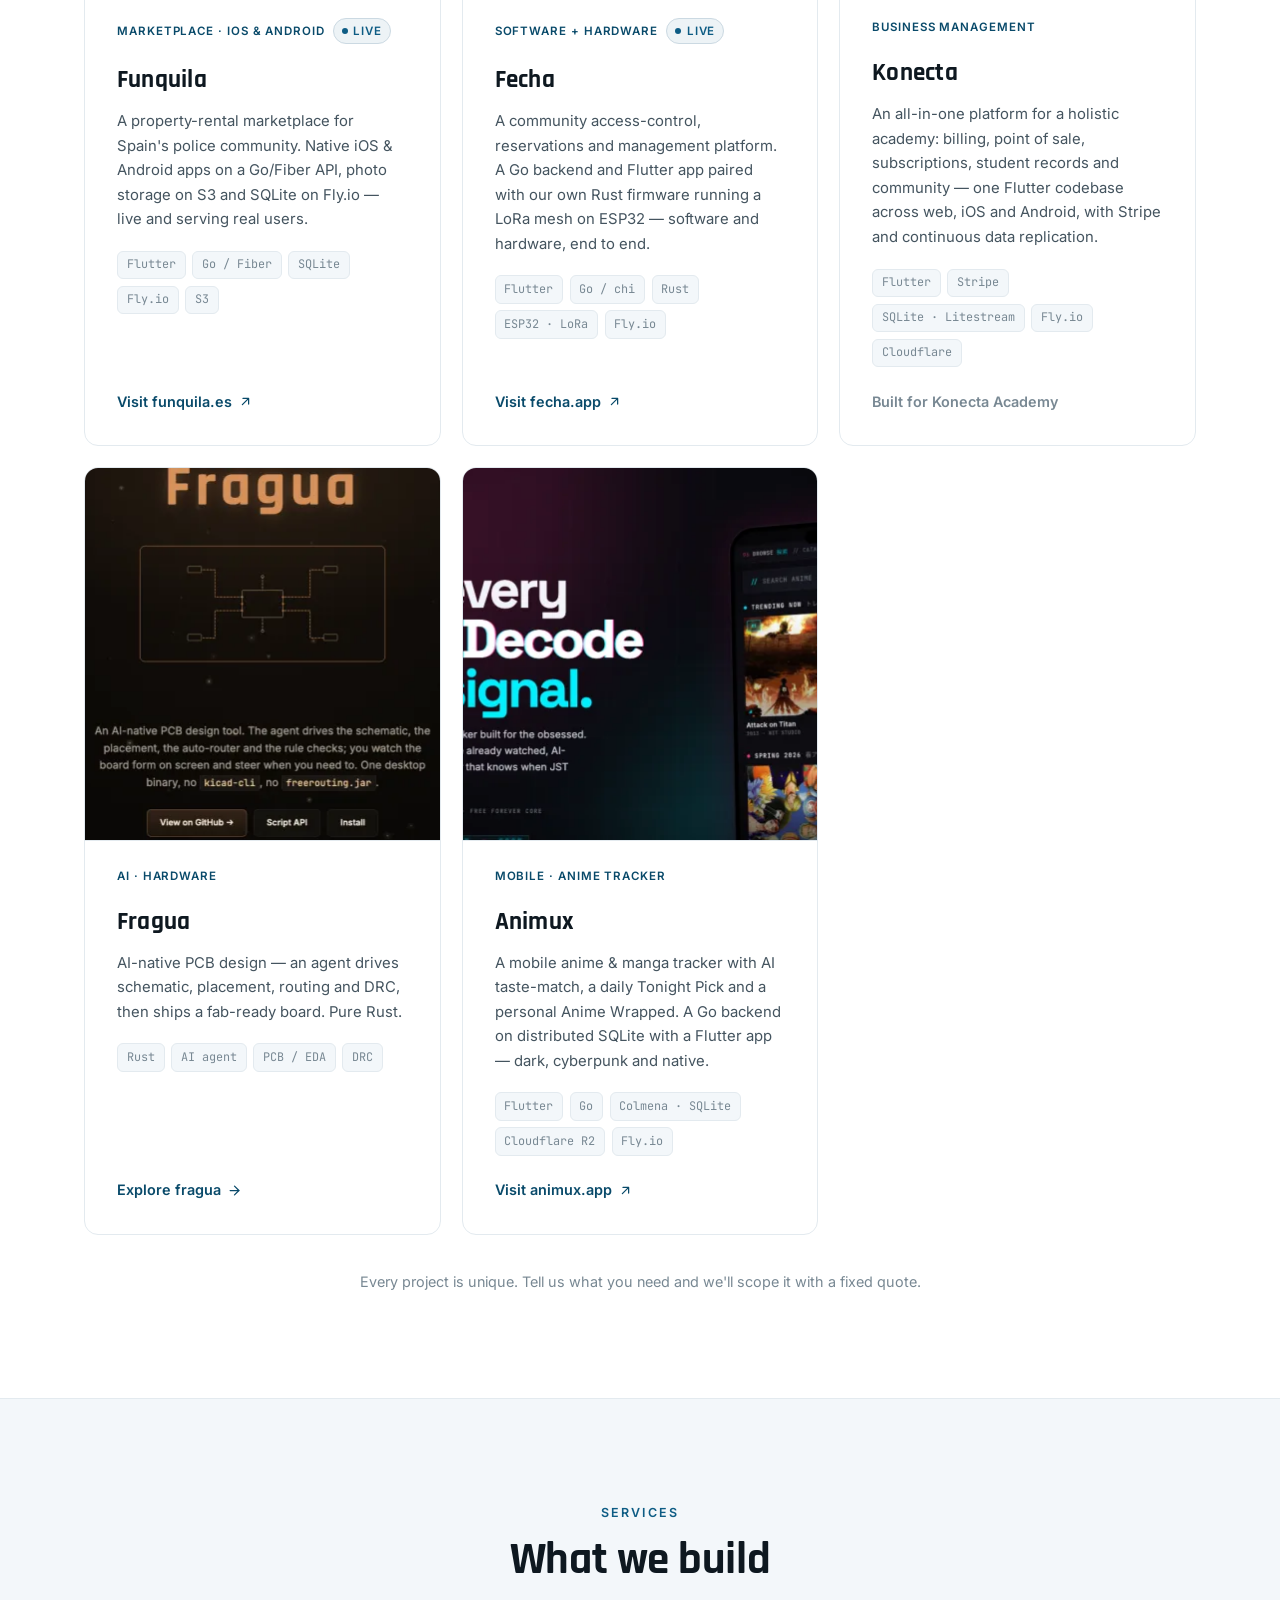
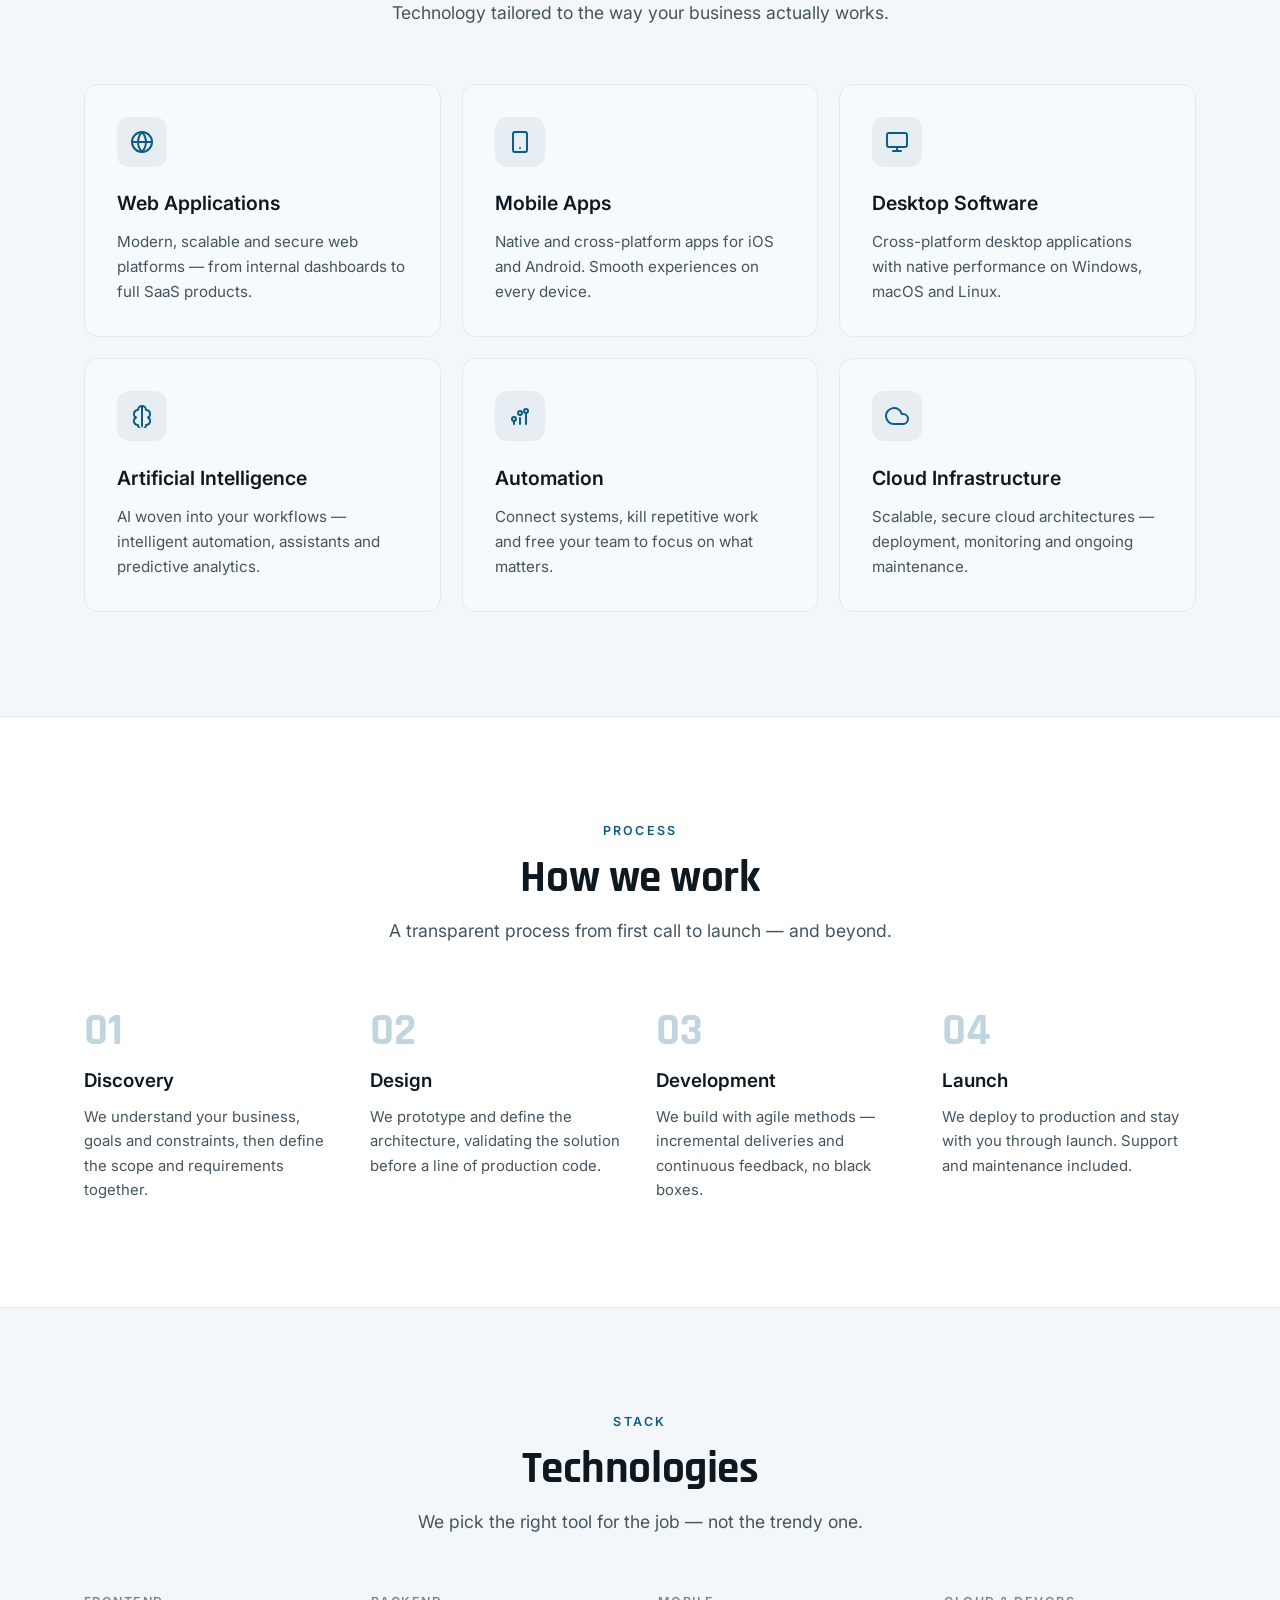
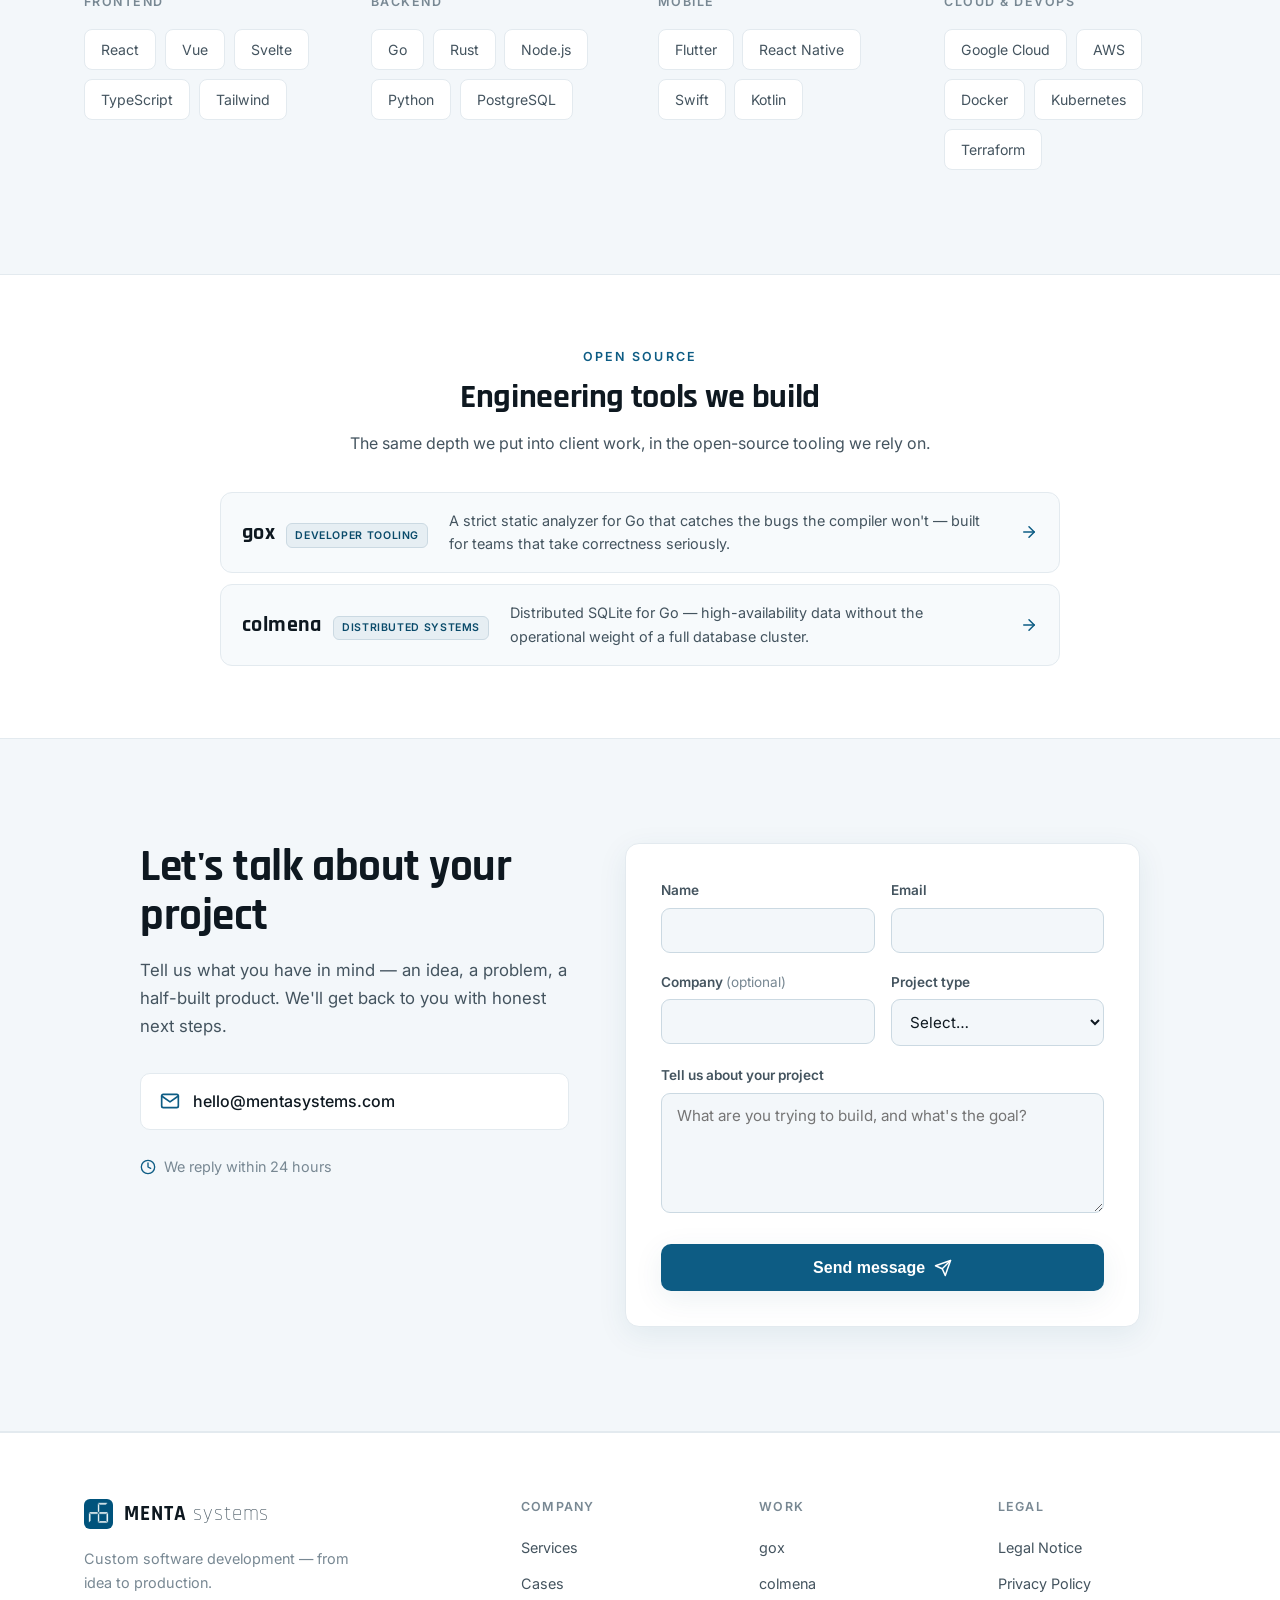
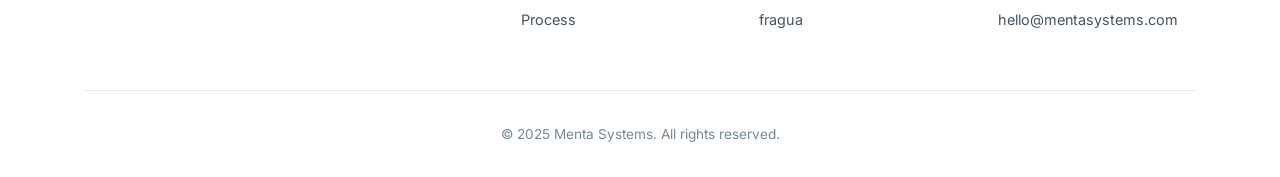
==== commit 53f097ea: "Add Fragua and Animux to the case-studies section Promote Fragua from the open-source tooling strip " ====
--- a/index.html
+++ b/index.html
@@ -539,6 +539,28 @@
                     <div class="case-tags"><span>Flutter</span><span>Stripe</span><span>SQLite · Litestream</span><span>Fly.io</span><span>Cloudflare</span></div>
                     <span class="case-link" style="color:var(--text-muted)" data-i18n="label_ko">Built for Konecta Academy</span>
                 </div>
+                <div class="solution-card case-card reveal">
+                    <img class="case-thumb" src="case-fragua.webp" alt="Fragua landing" loading="lazy" width="720" height="405">
+                    <span class="case-meta" data-i18n="badge_aihw">AI · Hardware</span>
+                    <h3>Fragua</h3>
+                    <p class="blurb" data-i18n="work_fragua_d">AI-native PCB design — an agent drives schematic, placement, routing and DRC, then ships a fab-ready board. Pure Rust.</p>
+                    <div class="case-tags"><span>Rust</span><span>AI agent</span><span>PCB / EDA</span><span>DRC</span></div>
+                    <a class="case-link" href="/fragua">
+                        <span data-i18n="link_fragua">Explore fragua</span>
+                        <svg viewBox="0 0 24 24" fill="none" stroke="currentColor" stroke-width="2" stroke-linecap="round" stroke-linejoin="round"><line x1="5" y1="12" x2="19" y2="12"/><polyline points="12 5 19 12 12 19"/></svg>
+                    </a>
+                </div>
+                <div class="solution-card case-card reveal">
+                    <img class="case-thumb" src="case-animux.webp" alt="Animux anime tracker landing" loading="lazy" width="720" height="405">
+                    <span class="case-meta" data-i18n="case_ax_meta">Mobile · Anime tracker</span>
+                    <h3>Animux</h3>
+                    <p class="blurb" data-i18n="case_ax_d">A mobile anime &amp; manga tracker with AI taste-match, a daily Tonight Pick and a personal Anime Wrapped. A Go backend on distributed SQLite with a Flutter app — dark, cyberpunk and native.</p>
+                    <div class="case-tags"><span>Flutter</span><span>Go</span><span>Colmena · SQLite</span><span>Cloudflare R2</span><span>Fly.io</span></div>
+                    <a class="case-link" href="https://animux.app" target="_blank" rel="noopener">
+                        <span data-i18n="link_ax">Visit animux.app</span>
+                        <svg viewBox="0 0 24 24" fill="none" stroke="currentColor" stroke-width="2" stroke-linecap="round" stroke-linejoin="round"><path d="M7 17L17 7M17 7H8M17 7v9"/></svg>
+                    </a>
+                </div>
             </div>
             <p class="solutions-note" data-i18n="cases_note">Every project is unique. Tell us what you need and we'll scope it with a fixed quote.</p>
         </div>
@@ -674,11 +696,6 @@
                 <a class="tool-item reveal" href="/colmena">
                     <span class="tool-id"><span class="tool-name">colmena</span><span class="tool-tag" data-i18n="badge_distsys">Distributed systems</span></span>
                     <p class="tool-desc" data-i18n="work_colmena_d">Distributed SQLite for Go — high-availability data without the operational weight of a full database cluster.</p>
-                    <svg viewBox="0 0 24 24" fill="none" stroke="currentColor" stroke-width="2" stroke-linecap="round" stroke-linejoin="round"><line x1="5" y1="12" x2="19" y2="12"/><polyline points="12 5 19 12 12 19"/></svg>
-                </a>
-                <a class="tool-item reveal" href="/fragua">
-                    <span class="tool-id"><span class="tool-name">fragua</span><span class="tool-tag" data-i18n="badge_aihw">AI · Hardware</span></span>
-                    <p class="tool-desc" data-i18n="work_fragua_d">AI-native PCB design — an agent drives schematic, placement, routing and DRC, then ships a fab-ready board. Pure Rust.</p>
                     <svg viewBox="0 0 24 24" fill="none" stroke="currentColor" stroke-width="2" stroke-linecap="round" stroke-linejoin="round"><line x1="5" y1="12" x2="19" y2="12"/><polyline points="12 5 19 12 12 19"/></svg>
                 </a>
             </div>
@@ -821,6 +838,8 @@
                 case_fe_d: "A community access-control, reservations and management platform. A Go backend and Flutter app paired with our own Rust firmware running a LoRa mesh on ESP32 — software and hardware, end to end.", link_fe: "Visit fecha.app",
                 case_ko_meta: "Business management",
                 case_ko_d: "An all-in-one platform for a holistic academy: billing, point of sale, subscriptions, student records and community — one Flutter codebase across web, iOS and Android, with Stripe and continuous data replication.", label_ko: "Built for Konecta Academy",
+                case_ax_meta: "Mobile · Anime tracker",
+                case_ax_d: "A mobile anime &amp; manga tracker with AI taste-match, a daily Tonight Pick and a personal Anime Wrapped. A Go backend on distributed SQLite with a Flutter app — dark, cyberpunk and native.", link_ax: "Visit animux.app",
                 cases_note: "Every project is unique. Tell us what you need and we'll scope it with a fixed quote.",
                 tag_process: "Process", process_title: "How we work", process_sub: "A transparent process from first call to launch — and beyond.",
                 p1_t: "Discovery", p1_d: "We understand your business, goals and constraints, then define the scope and requirements together.",
@@ -864,6 +883,8 @@
                 case_fe_d: "Una plataforma de control de acceso, reservas y gestión para comunidades. Backend en Go y app Flutter junto a nuestro propio firmware en Rust ejecutando una malla LoRa sobre ESP32 — software y hardware, de extremo a extremo.", link_fe: "Visitar fecha.app",
                 case_ko_meta: "Gestión de negocio",
                 case_ko_d: "Una plataforma todo-en-uno para una academia holística: facturación, TPV, suscripciones, fichas de alumnos y comunidad — un único código Flutter en web, iOS y Android, con Stripe y replicación continua de datos.", label_ko: "Hecho para Konecta Academy",
+                case_ax_meta: "Móvil · Tracker de anime",
+                case_ax_d: "Un tracker móvil de anime y manga con taste-match por IA, un Tonight Pick diario y un Anime Wrapped personal. Backend en Go sobre SQLite distribuido y app en Flutter — oscuro, cyberpunk y nativo.", link_ax: "Visitar animux.app",
                 cases_note: "Cada proyecto es único. Cuéntanos qué necesitas y lo presupuestamos con precio cerrado.",
                 tag_process: "Proceso", process_title: "Cómo trabajamos", process_sub: "Un proceso transparente desde la primera llamada hasta el lanzamiento — y más allá.",
                 p1_t: "Descubrimiento", p1_d: "Entendemos tu negocio, objetivos y limitaciones, y definimos juntos el alcance y los requisitos.",
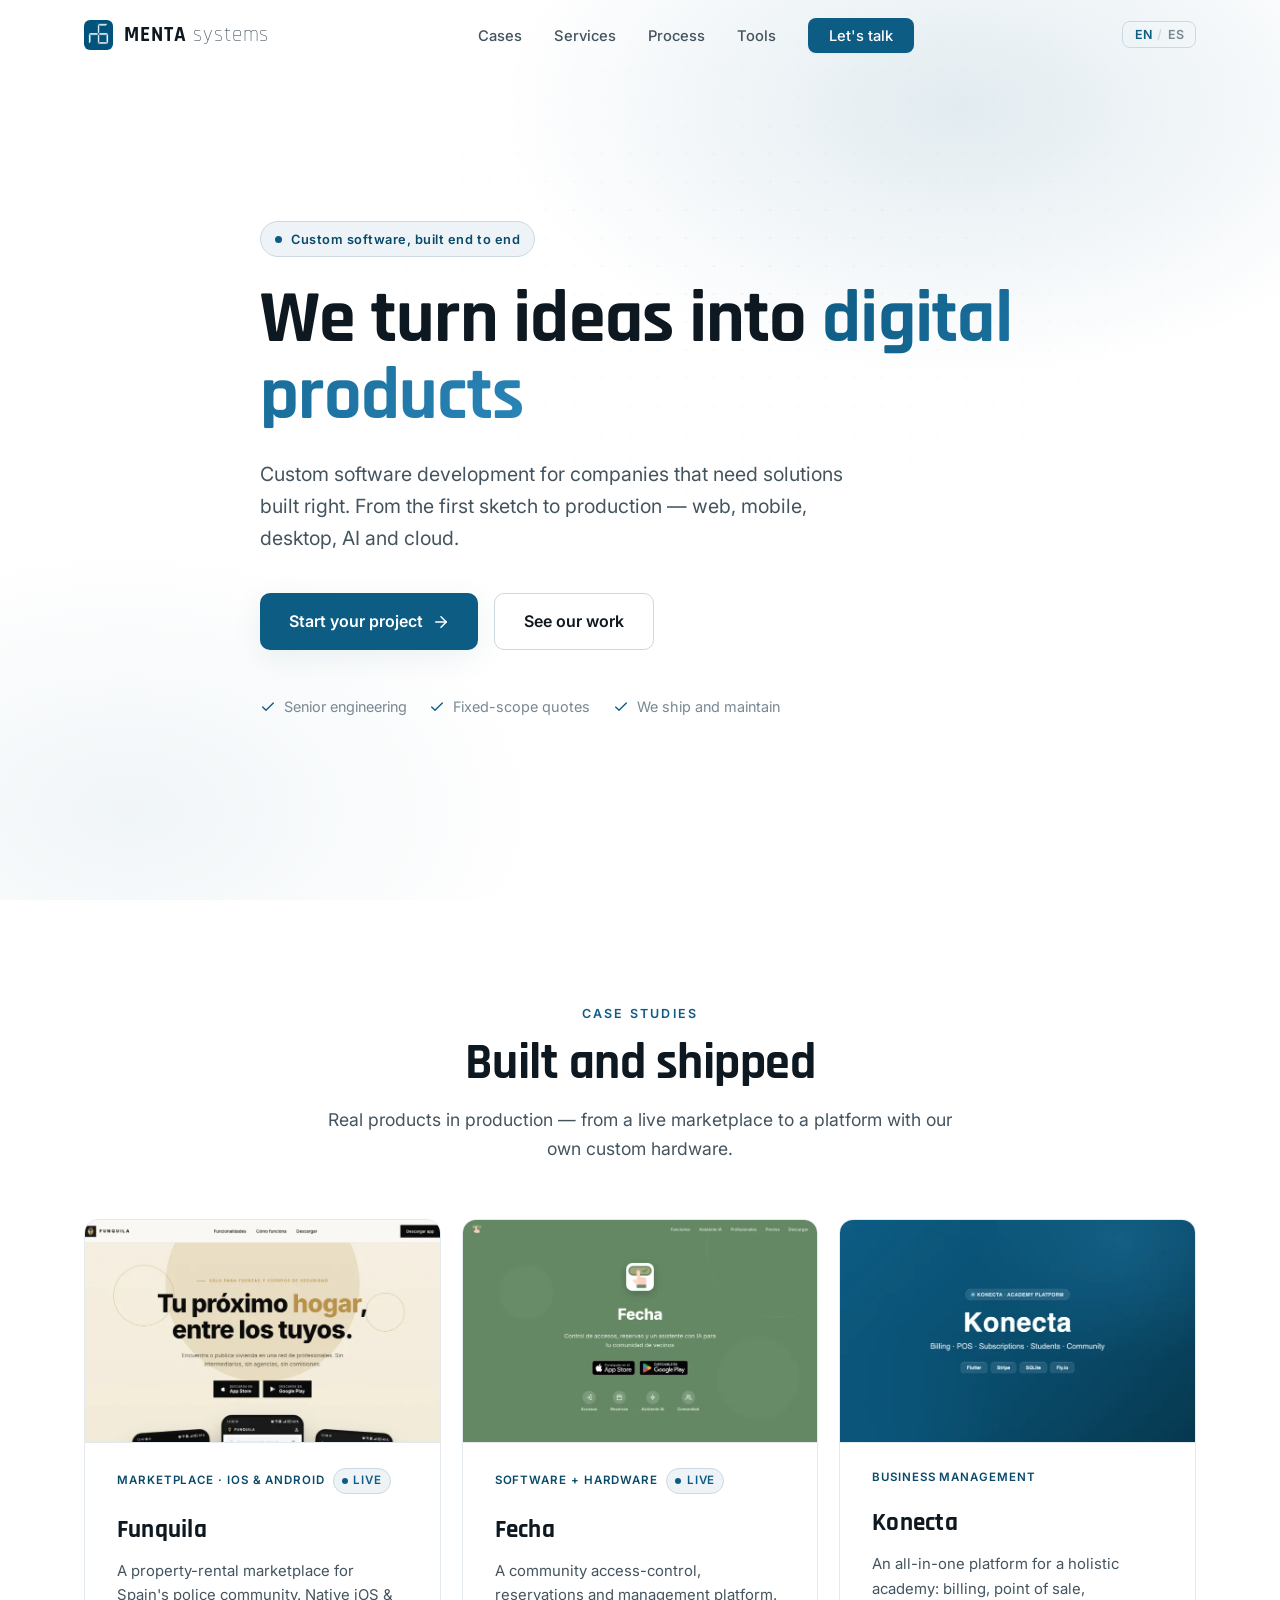
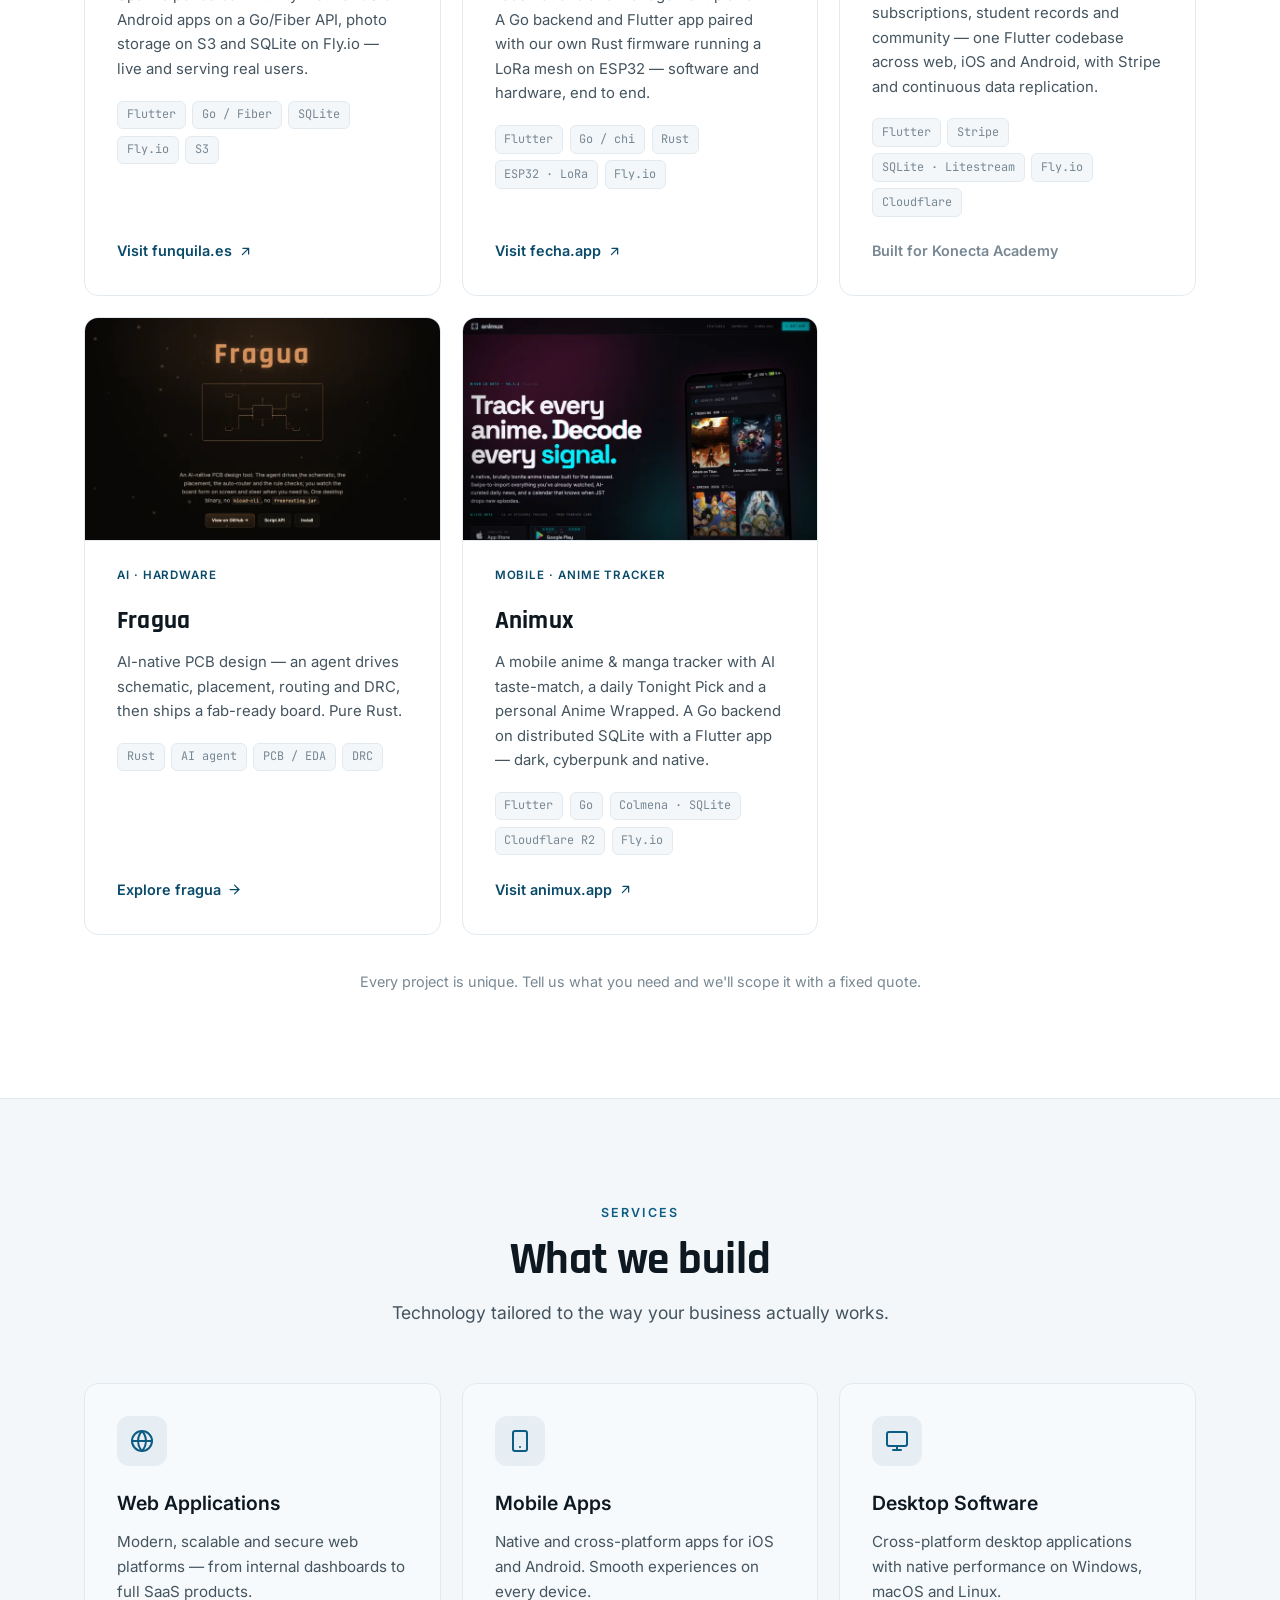
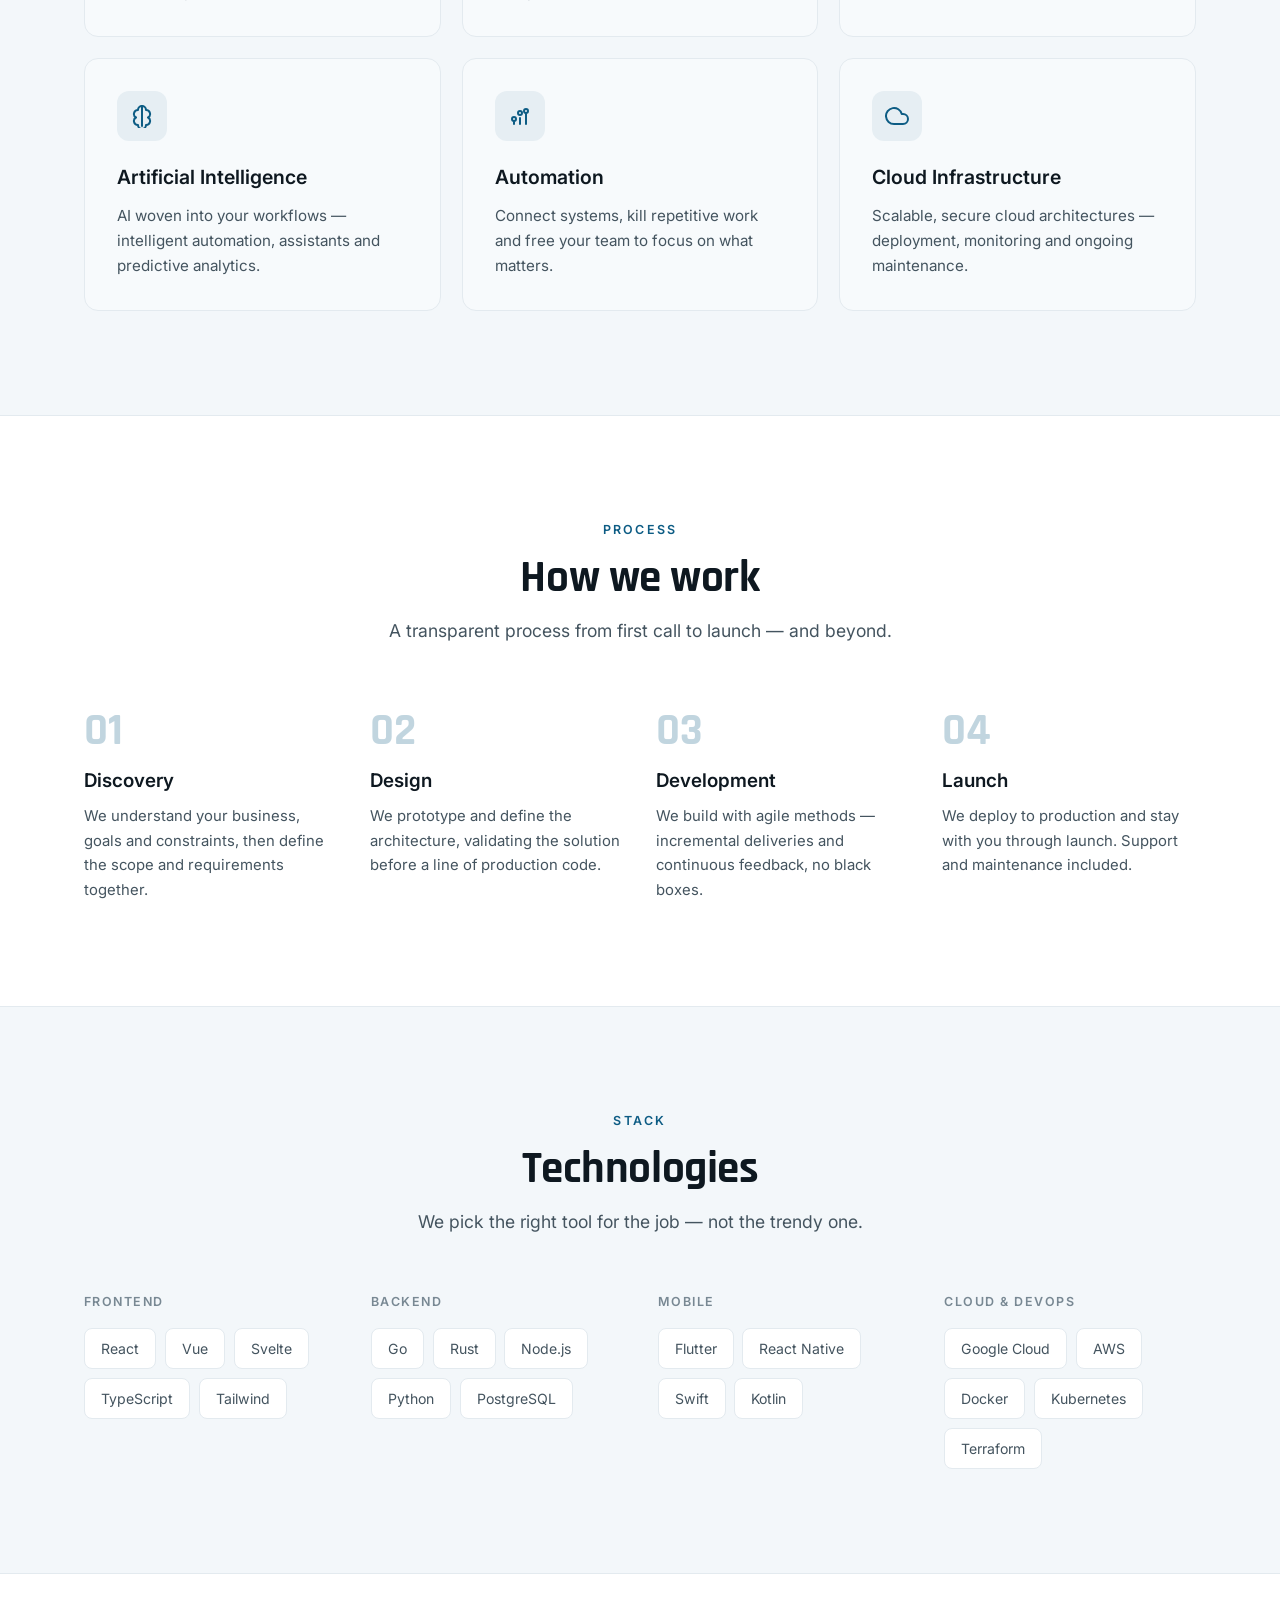
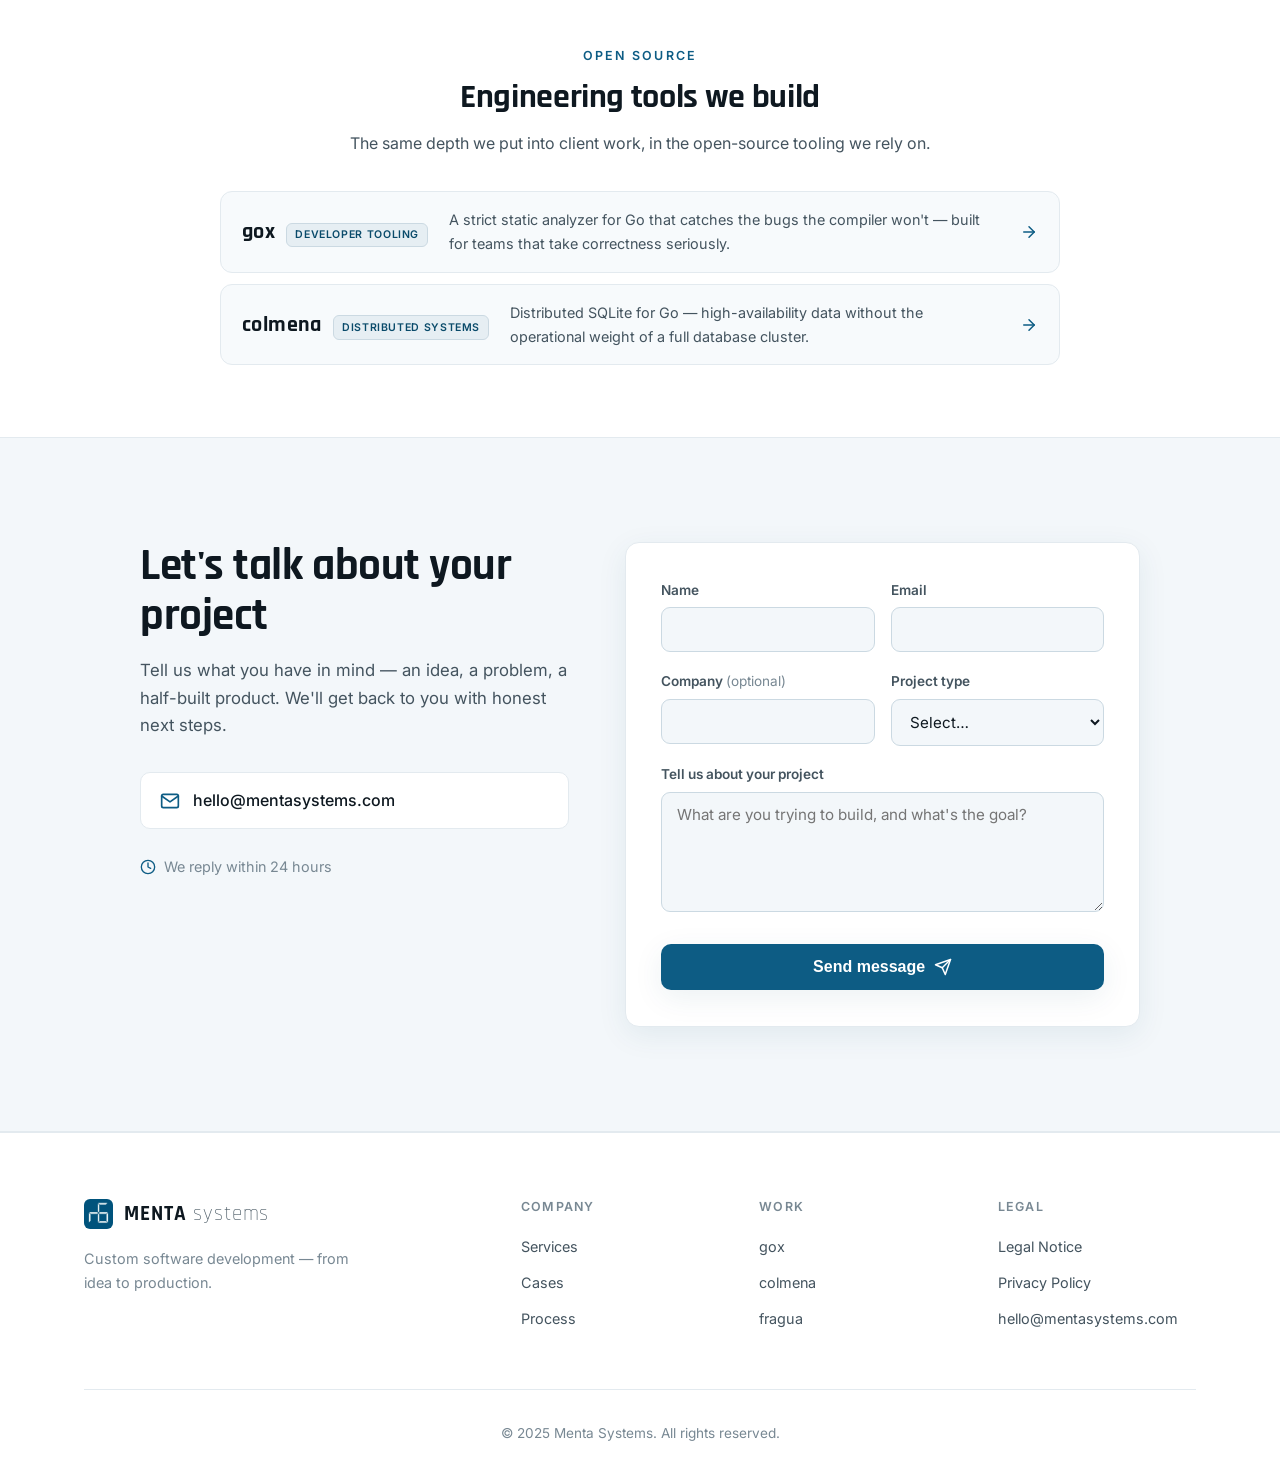
==== commit 6a4f903f: "Lead landing with case studies and add project thumbnails Move the case-studies section above the fo" ====
--- a/index.html
+++ b/index.html
@@ -251,15 +251,14 @@
         }
         .solution-card:hover { border-color: var(--border-strong); transform: translateY(-4px); box-shadow: var(--shadow-lg); }
         .case-thumb {
-            display: block; width: calc(100% + 4rem); margin: -2rem -2rem 1.6rem;
-            aspect-ratio: 16 / 9; object-fit: cover; object-position: top center;
+            display: block; width: calc(100% + 4rem); height: auto;
+            margin: -2rem -2rem 1.6rem;
             border-bottom: 1px solid var(--border); background: var(--bg-soft);
         }
         .solutions-note { text-align: center; color: var(--text-muted); font-size: 0.9rem; margin-top: 2.2rem; }
 
         /* Featured cases — give the projects section more weight */
         .cases-featured .section-title { font-size: clamp(2.2rem, 4.4vw, 3.1rem); }
-        .cases-featured .solution-card { padding: 0 2rem 2rem; }
 
         /* ---------- Tools strip (compact, end of page) ---------- */
         .section-compact { padding: 4.5rem 0; }
@@ -510,7 +509,7 @@
             </div>
             <div class="solutions-grid">
                 <div class="solution-card case-card reveal">
-                    <img class="case-thumb" src="case-funquila.webp" alt="Funquila app landing" loading="lazy" width="720" height="405">
+                    <img class="case-thumb" src="case-funquila.webp" alt="Funquila app landing" loading="lazy" width="760" height="475">
                     <span class="case-meta" data-i18n="case_fq_meta">Marketplace · iOS &amp; Android <span class="live"><span class="dot"></span> Live</span></span>
                     <h3>Funquila</h3>
                     <p class="blurb" data-i18n="case_fq_d">A property-rental marketplace for Spain's police community. Native iOS &amp; Android apps on a Go/Fiber API, photo storage on S3 and SQLite on Fly.io — live and serving real users.</p>
@@ -521,7 +520,7 @@
                     </a>
                 </div>
                 <div class="solution-card case-card reveal">
-                    <img class="case-thumb" src="case-fecha.webp" alt="Fecha platform landing" loading="lazy" width="720" height="405">
+                    <img class="case-thumb" src="case-fecha.webp" alt="Fecha platform landing" loading="lazy" width="760" height="475">
                     <span class="case-meta" data-i18n="case_fe_meta">Software + Hardware <span class="live"><span class="dot"></span> Live</span></span>
                     <h3>Fecha</h3>
                     <p class="blurb" data-i18n="case_fe_d">A community access-control, reservations and management platform. A Go backend and Flutter app paired with our own Rust firmware running a LoRa mesh on ESP32 — software and hardware, end to end.</p>
@@ -532,7 +531,7 @@
                     </a>
                 </div>
                 <div class="solution-card case-card reveal">
-                    <img class="case-thumb" src="case-konecta.webp" alt="Konecta Academy platform" loading="lazy" width="720" height="405">
+                    <img class="case-thumb" src="case-konecta.webp" alt="Konecta Academy platform" loading="lazy" width="760" height="475">
                     <span class="case-meta" data-i18n="case_ko_meta">Business management</span>
                     <h3>Konecta</h3>
                     <p class="blurb" data-i18n="case_ko_d">An all-in-one platform for a holistic academy: billing, point of sale, subscriptions, student records and community — one Flutter codebase across web, iOS and Android, with Stripe and continuous data replication.</p>
@@ -540,7 +539,7 @@
                     <span class="case-link" style="color:var(--text-muted)" data-i18n="label_ko">Built for Konecta Academy</span>
                 </div>
                 <div class="solution-card case-card reveal">
-                    <img class="case-thumb" src="case-fragua.webp" alt="Fragua landing" loading="lazy" width="720" height="405">
+                    <img class="case-thumb" src="case-fragua.webp" alt="Fragua landing" loading="lazy" width="760" height="475">
                     <span class="case-meta" data-i18n="badge_aihw">AI · Hardware</span>
                     <h3>Fragua</h3>
                     <p class="blurb" data-i18n="work_fragua_d">AI-native PCB design — an agent drives schematic, placement, routing and DRC, then ships a fab-ready board. Pure Rust.</p>
@@ -551,7 +550,7 @@
                     </a>
                 </div>
                 <div class="solution-card case-card reveal">
-                    <img class="case-thumb" src="case-animux.webp" alt="Animux anime tracker landing" loading="lazy" width="720" height="405">
+                    <img class="case-thumb" src="case-animux.webp" alt="Animux anime tracker landing" loading="lazy" width="760" height="475">
                     <span class="case-meta" data-i18n="case_ax_meta">Mobile · Anime tracker</span>
                     <h3>Animux</h3>
                     <p class="blurb" data-i18n="case_ax_d">A mobile anime &amp; manga tracker with AI taste-match, a daily Tonight Pick and a personal Anime Wrapped. A Go backend on distributed SQLite with a Flutter app — dark, cyberpunk and native.</p>
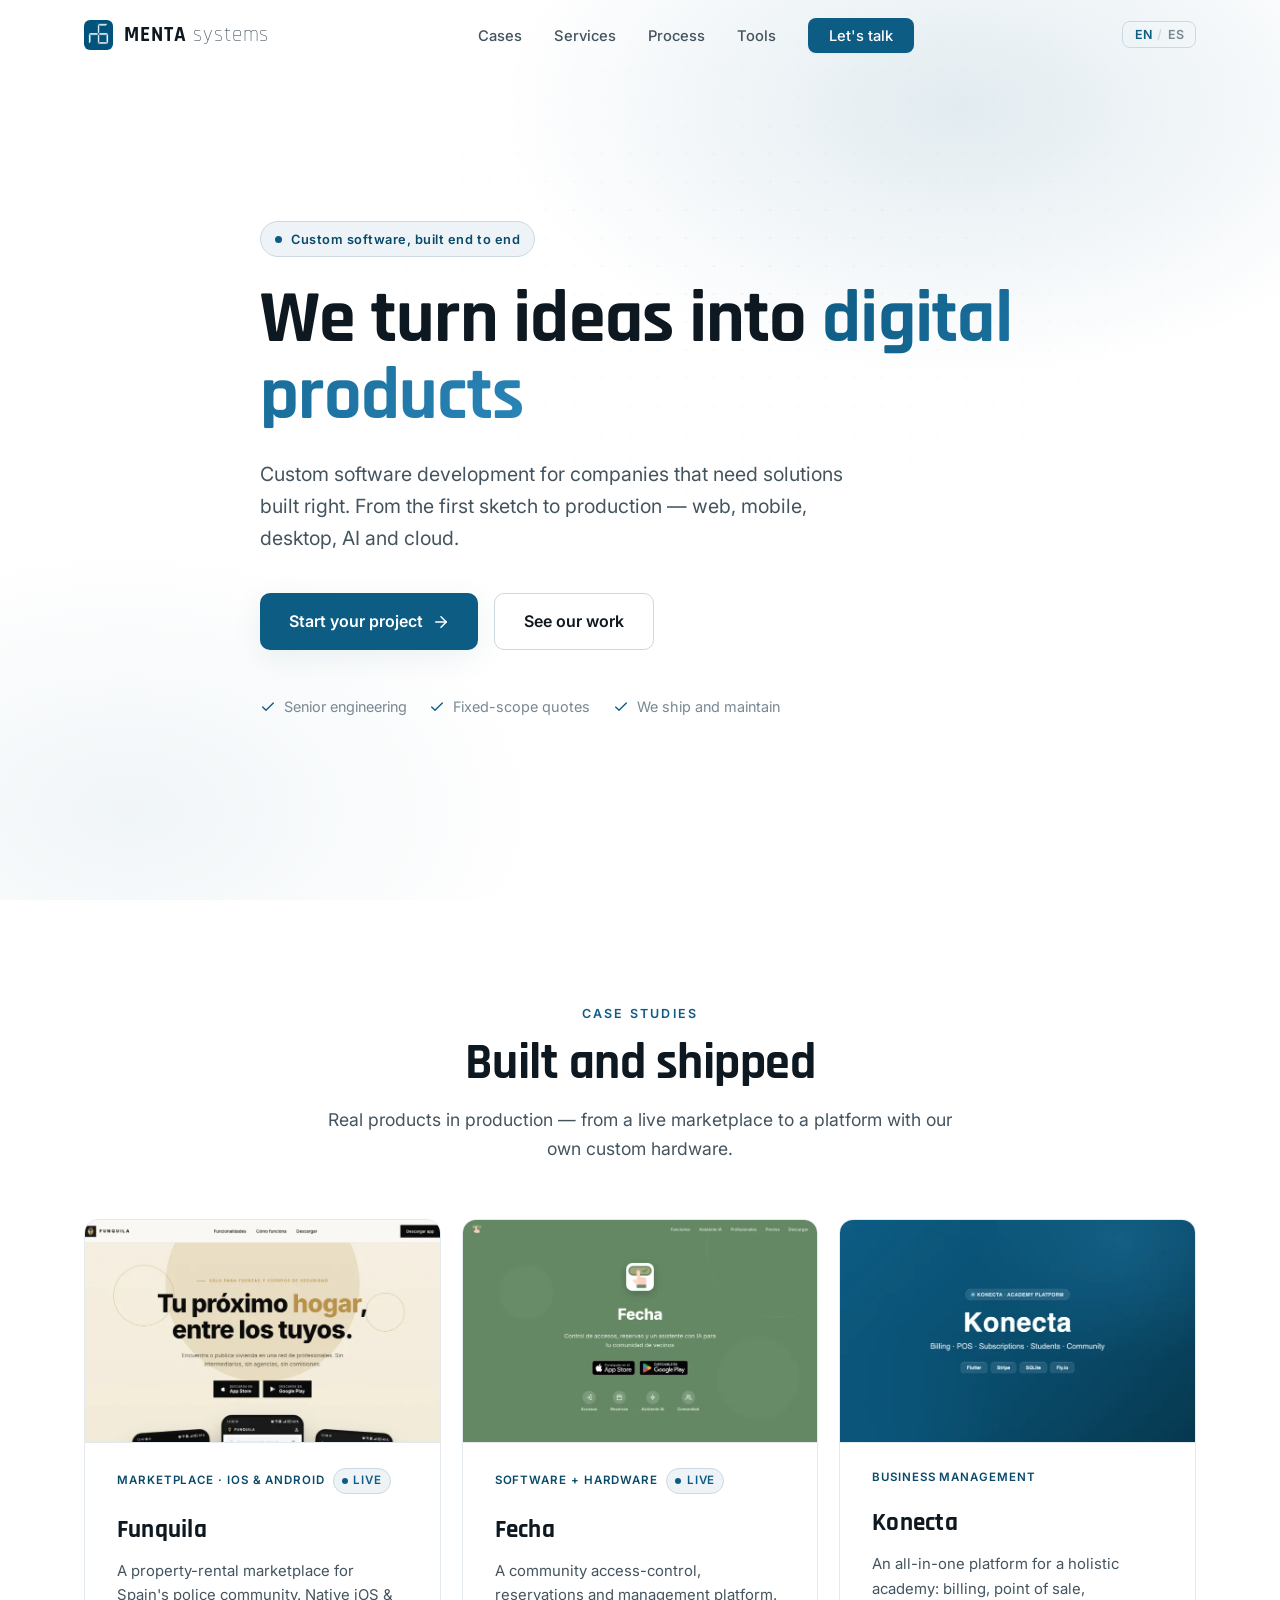
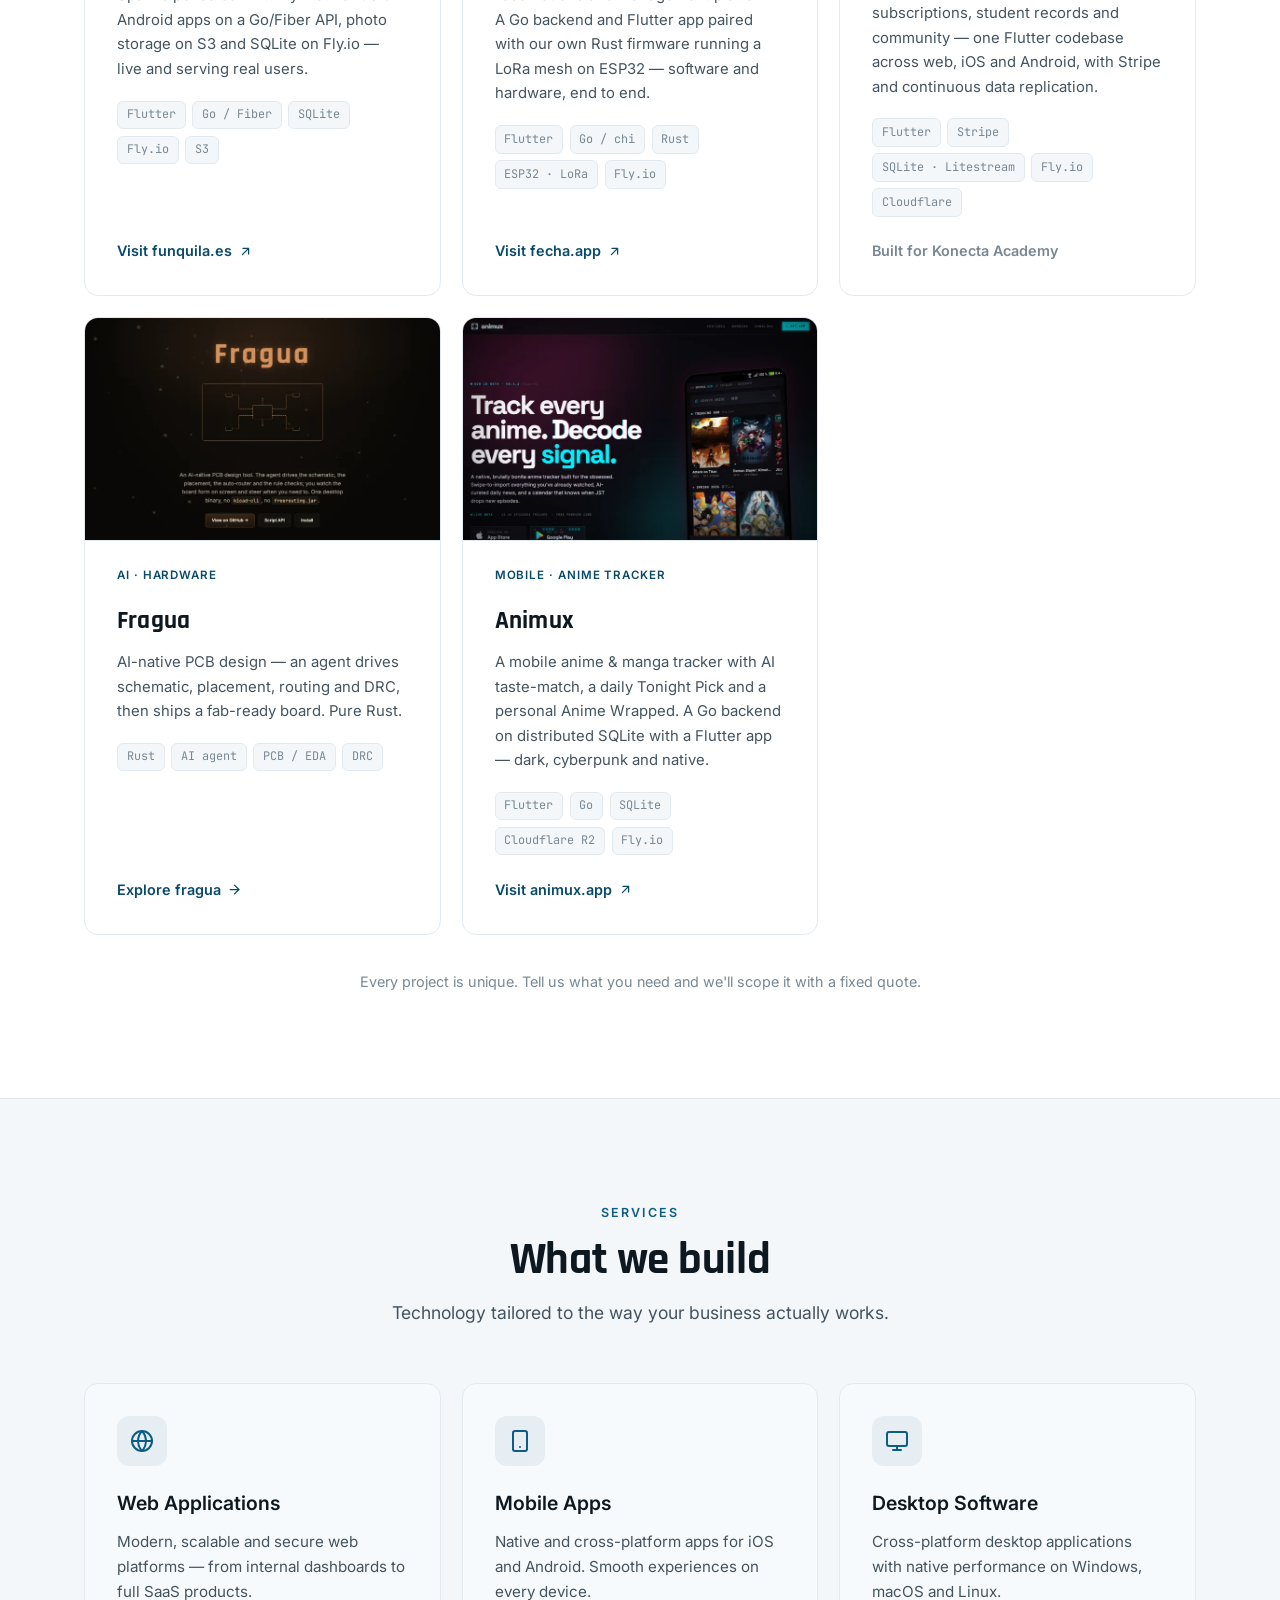
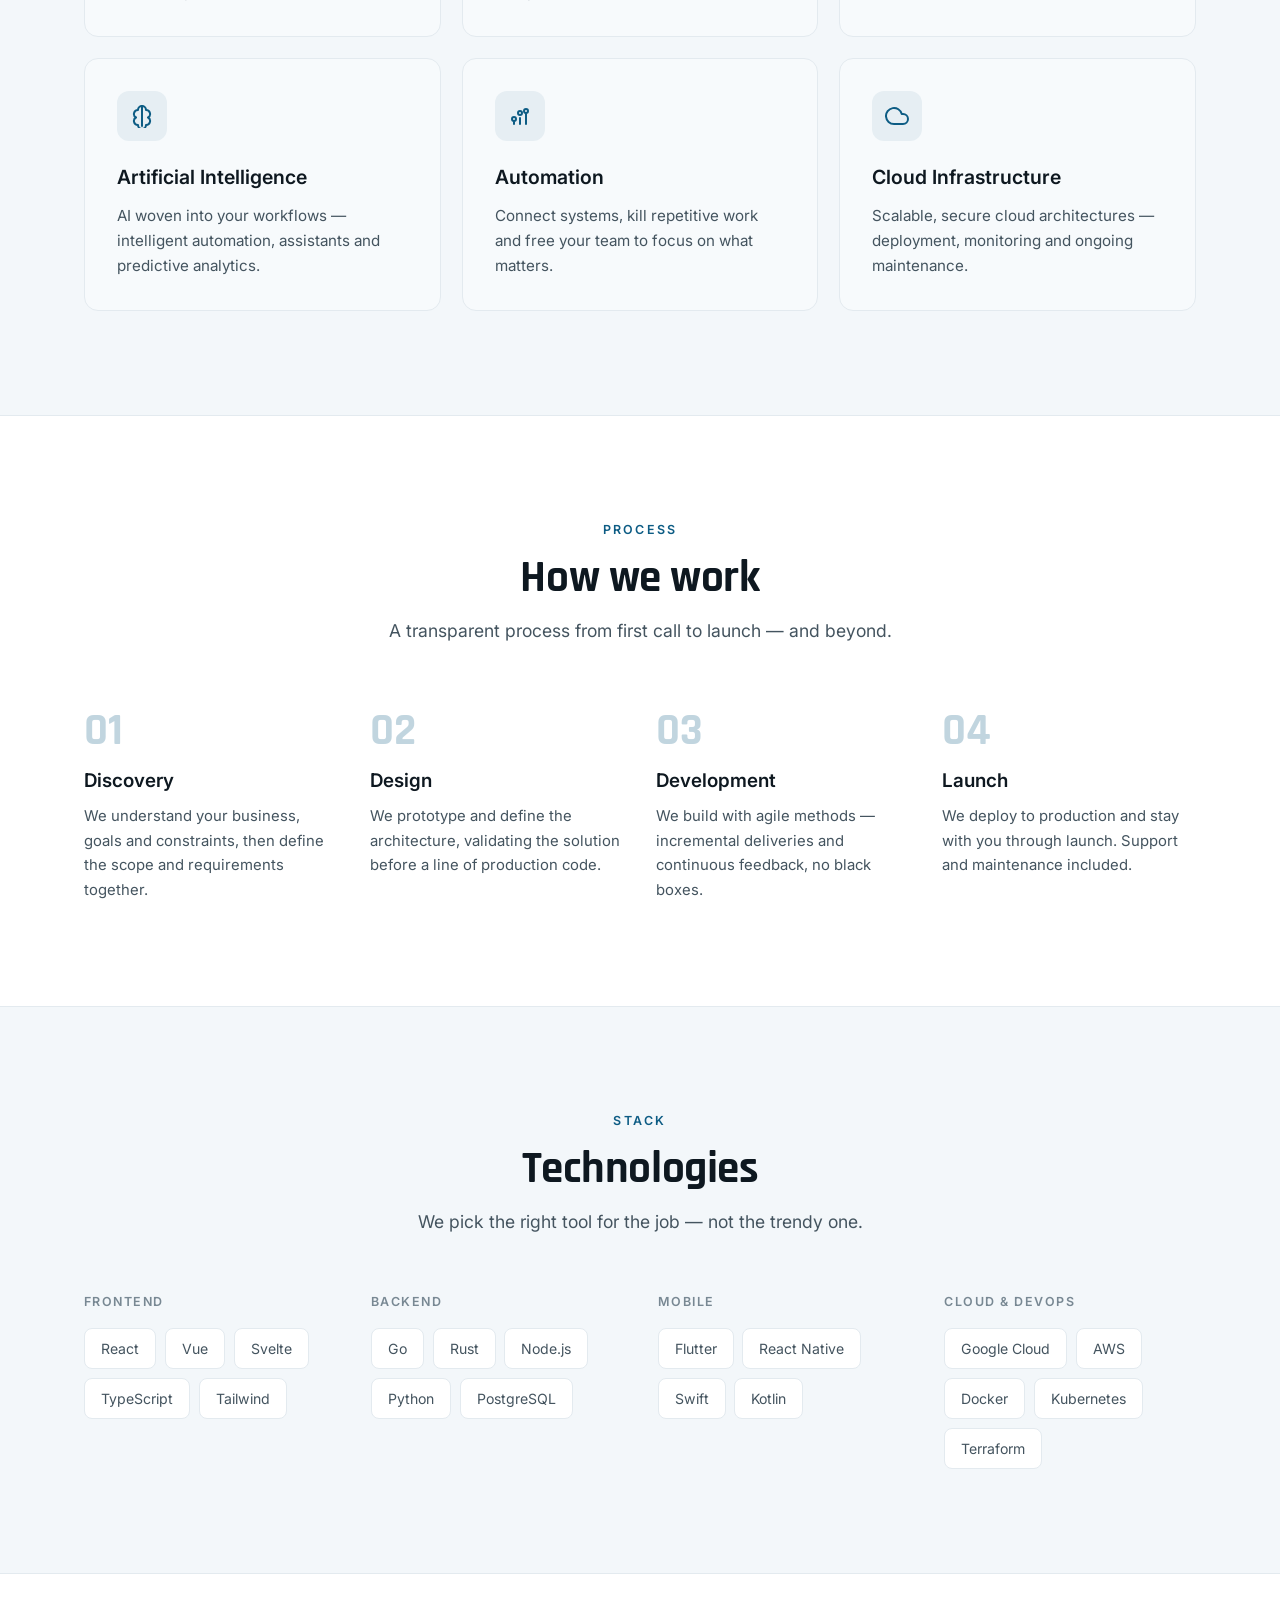
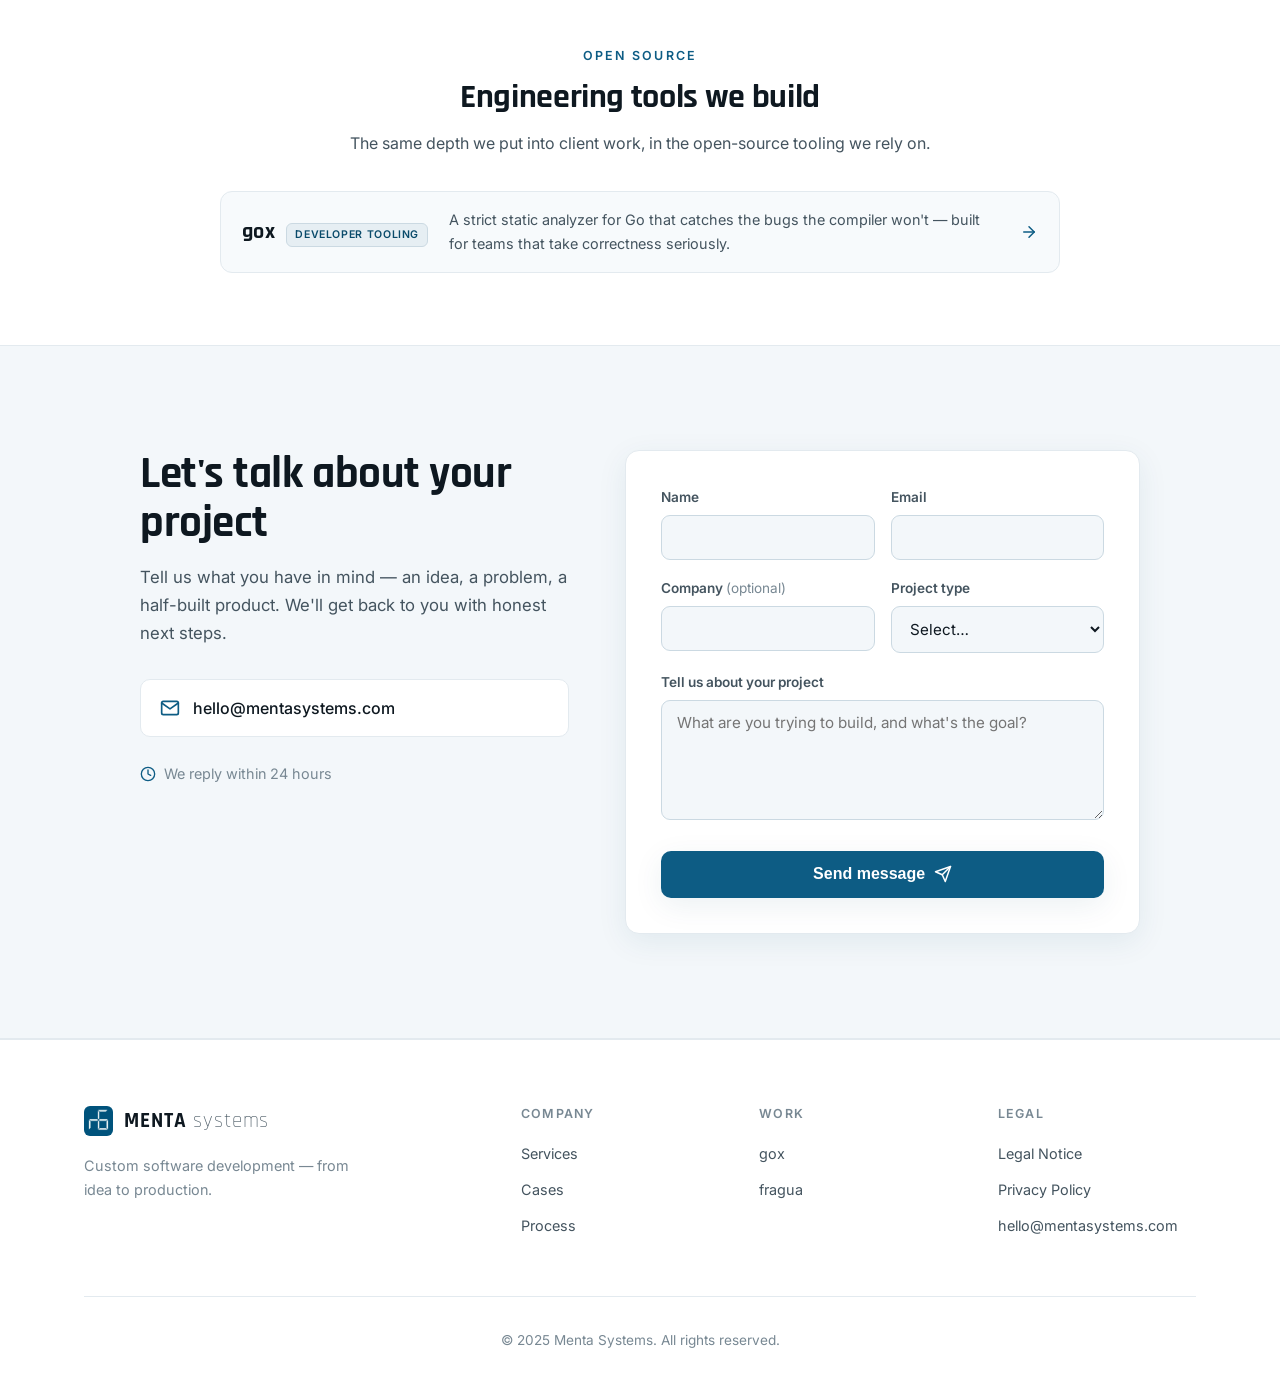
==== commit be770d29: "Remove colmena from the site (retired product) Drop the colmena product page, its /colmena routes, t" ====
--- a/index.html
+++ b/index.html
@@ -554,7 +554,7 @@
                     <span class="case-meta" data-i18n="case_ax_meta">Mobile · Anime tracker</span>
                     <h3>Animux</h3>
                     <p class="blurb" data-i18n="case_ax_d">A mobile anime &amp; manga tracker with AI taste-match, a daily Tonight Pick and a personal Anime Wrapped. A Go backend on distributed SQLite with a Flutter app — dark, cyberpunk and native.</p>
-                    <div class="case-tags"><span>Flutter</span><span>Go</span><span>Colmena · SQLite</span><span>Cloudflare R2</span><span>Fly.io</span></div>
+                    <div class="case-tags"><span>Flutter</span><span>Go</span><span>SQLite</span><span>Cloudflare R2</span><span>Fly.io</span></div>
                     <a class="case-link" href="https://animux.app" target="_blank" rel="noopener">
                         <span data-i18n="link_ax">Visit animux.app</span>
                         <svg viewBox="0 0 24 24" fill="none" stroke="currentColor" stroke-width="2" stroke-linecap="round" stroke-linejoin="round"><path d="M7 17L17 7M17 7H8M17 7v9"/></svg>
@@ -690,11 +690,6 @@
                 <a class="tool-item reveal" href="/gox">
                     <span class="tool-id"><span class="tool-name">gox</span><span class="tool-tag" data-i18n="badge_tooling">Developer tooling</span></span>
                     <p class="tool-desc" data-i18n="work_gox_d">A strict static analyzer for Go that catches the bugs the compiler won't — built for teams that take correctness seriously.</p>
-                    <svg viewBox="0 0 24 24" fill="none" stroke="currentColor" stroke-width="2" stroke-linecap="round" stroke-linejoin="round"><line x1="5" y1="12" x2="19" y2="12"/><polyline points="12 5 19 12 12 19"/></svg>
-                </a>
-                <a class="tool-item reveal" href="/colmena">
-                    <span class="tool-id"><span class="tool-name">colmena</span><span class="tool-tag" data-i18n="badge_distsys">Distributed systems</span></span>
-                    <p class="tool-desc" data-i18n="work_colmena_d">Distributed SQLite for Go — high-availability data without the operational weight of a full database cluster.</p>
                     <svg viewBox="0 0 24 24" fill="none" stroke="currentColor" stroke-width="2" stroke-linecap="round" stroke-linejoin="round"><line x1="5" y1="12" x2="19" y2="12"/><polyline points="12 5 19 12 12 19"/></svg>
                 </a>
             </div>
@@ -790,7 +785,6 @@
                     <h4 data-i18n="foot_work">Work</h4>
                     <ul>
                         <li><a href="/gox">gox</a></li>
-                        <li><a href="/colmena">colmena</a></li>
                         <li><a href="/fragua">fragua</a></li>
                     </ul>
                 </div>
@@ -828,7 +822,6 @@
                 svc_cloud_t: "Cloud Infrastructure", svc_cloud_d: "Scalable, secure cloud architectures — deployment, monitoring and ongoing maintenance.",
                 tag_work: "Open source", work_title: "Engineering tools we build", work_sub: "The same depth we put into client work, in the open-source tooling we rely on.",
                 badge_tooling: "Developer tooling", work_gox_d: "A strict static analyzer for Go that catches the bugs the compiler won't — built for teams that take correctness seriously.", link_gox: "Explore gox",
-                badge_distsys: "Distributed systems", work_colmena_d: "Distributed SQLite for Go — high-availability data without the operational weight of a full database cluster.", link_colmena: "Explore colmena",
                 badge_aihw: "AI · Hardware", work_fragua_d: "AI-native PCB design — an agent drives schematic, placement, routing and DRC, then ships a fab-ready board. Pure Rust.", link_fragua: "Explore fragua",
                 tag_cases: "Case studies", cases_title: "Built and shipped", cases_sub: "Real products in production — from a live marketplace to a platform with our own custom hardware.",
                 case_fq_meta: 'Marketplace · iOS &amp; Android <span class="live"><span class="dot"></span> Live</span>',
@@ -873,7 +866,6 @@
                 svc_cloud_t: "Infraestructura Cloud", svc_cloud_d: "Arquitecturas cloud escalables y seguras — despliegue, monitorización y mantenimiento continuo.",
                 tag_work: "Open source", work_title: "Herramientas que construimos", work_sub: "La misma exigencia que ponemos en los proyectos de cliente, en las herramientas open source que usamos.",
                 badge_tooling: "Herramientas dev", work_gox_d: "Un analizador estático estricto para Go que detecta los bugs que el compilador no ve — para equipos que se toman en serio la corrección.", link_gox: "Explorar gox",
-                badge_distsys: "Sistemas distribuidos", work_colmena_d: "SQLite distribuido para Go — alta disponibilidad de datos sin el peso operativo de un clúster de base de datos completo.", link_colmena: "Explorar colmena",
                 badge_aihw: "IA · Hardware", work_fragua_d: "Diseño de PCB nativo con IA — un agente dirige esquemático, posicionado, ruteo y DRC, y entrega una placa lista para fabricar. Rust puro.", link_fragua: "Explorar fragua",
                 tag_cases: "Casos", cases_title: "Construido y desplegado", cases_sub: "Productos reales en producción — desde un marketplace en vivo hasta una plataforma con nuestro propio hardware.",
                 case_fq_meta: 'Marketplace · iOS y Android <span class="live"><span class="dot"></span> En vivo</span>',
